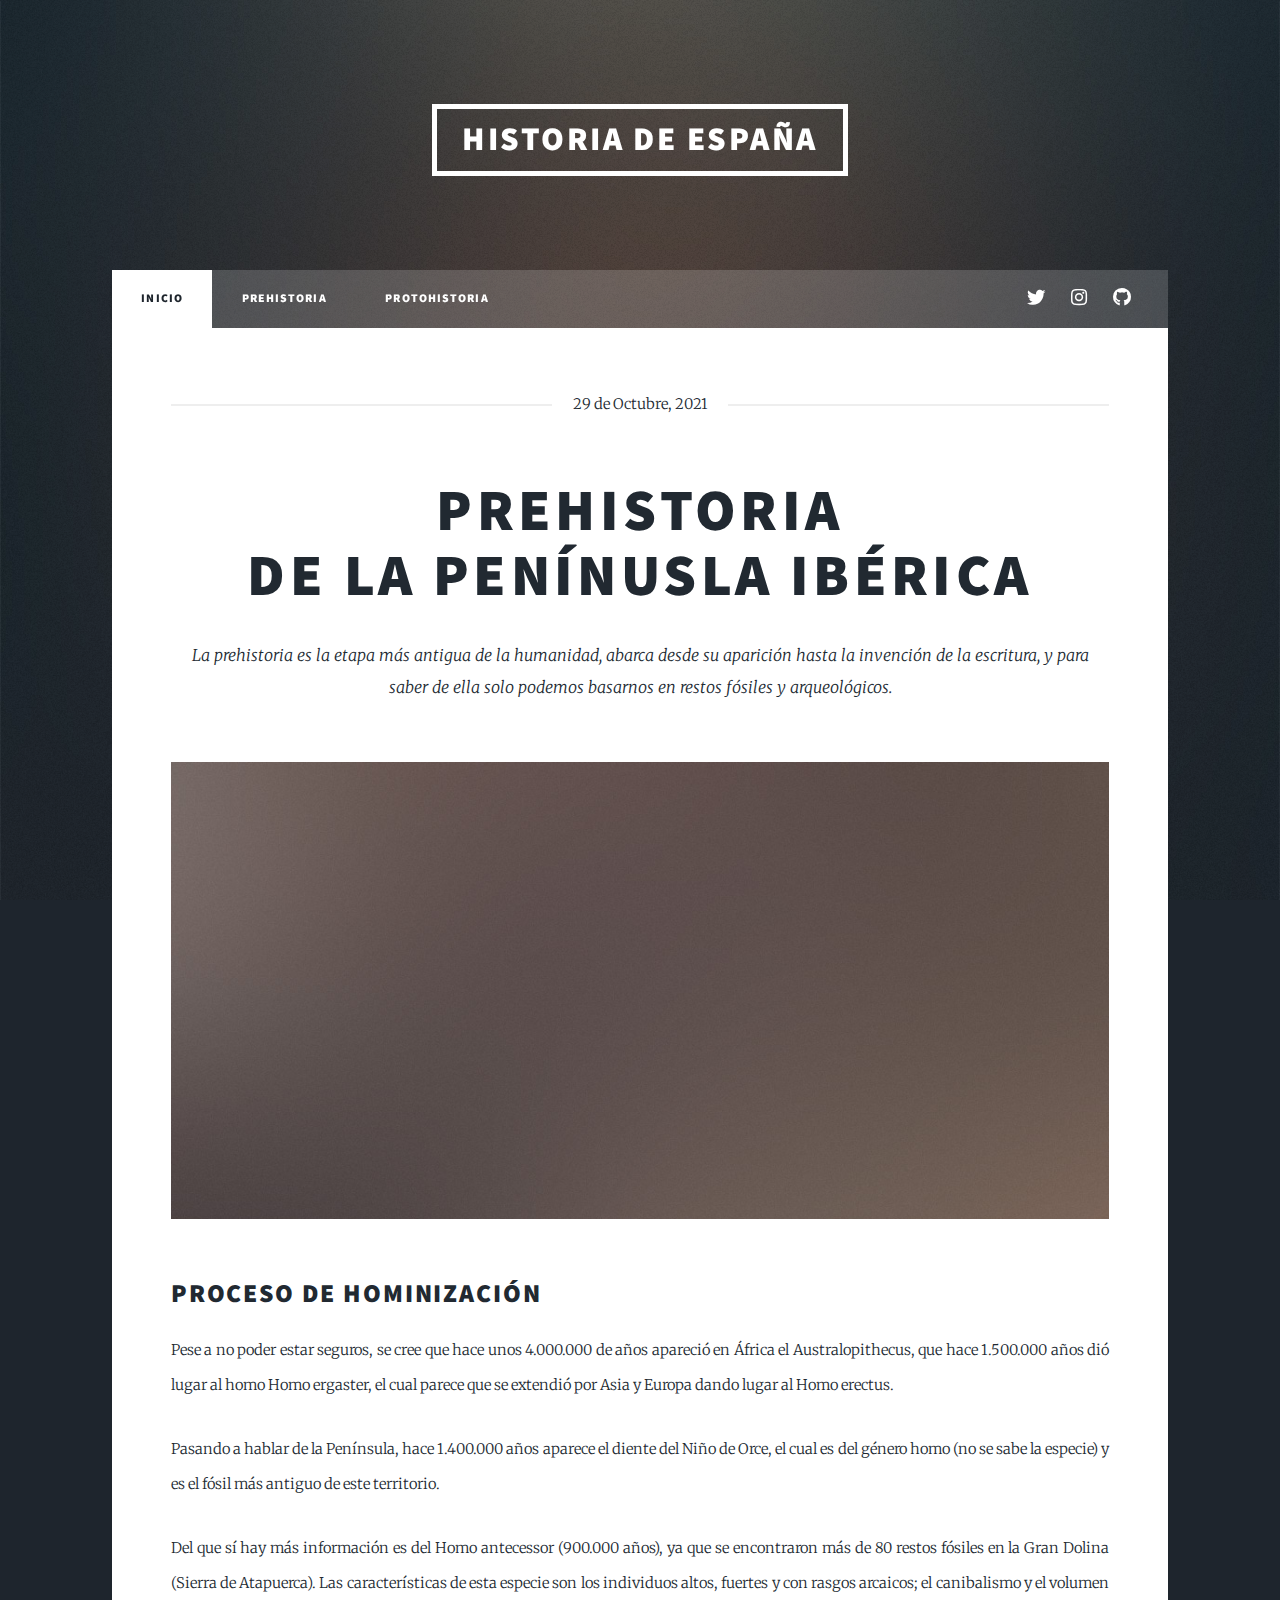
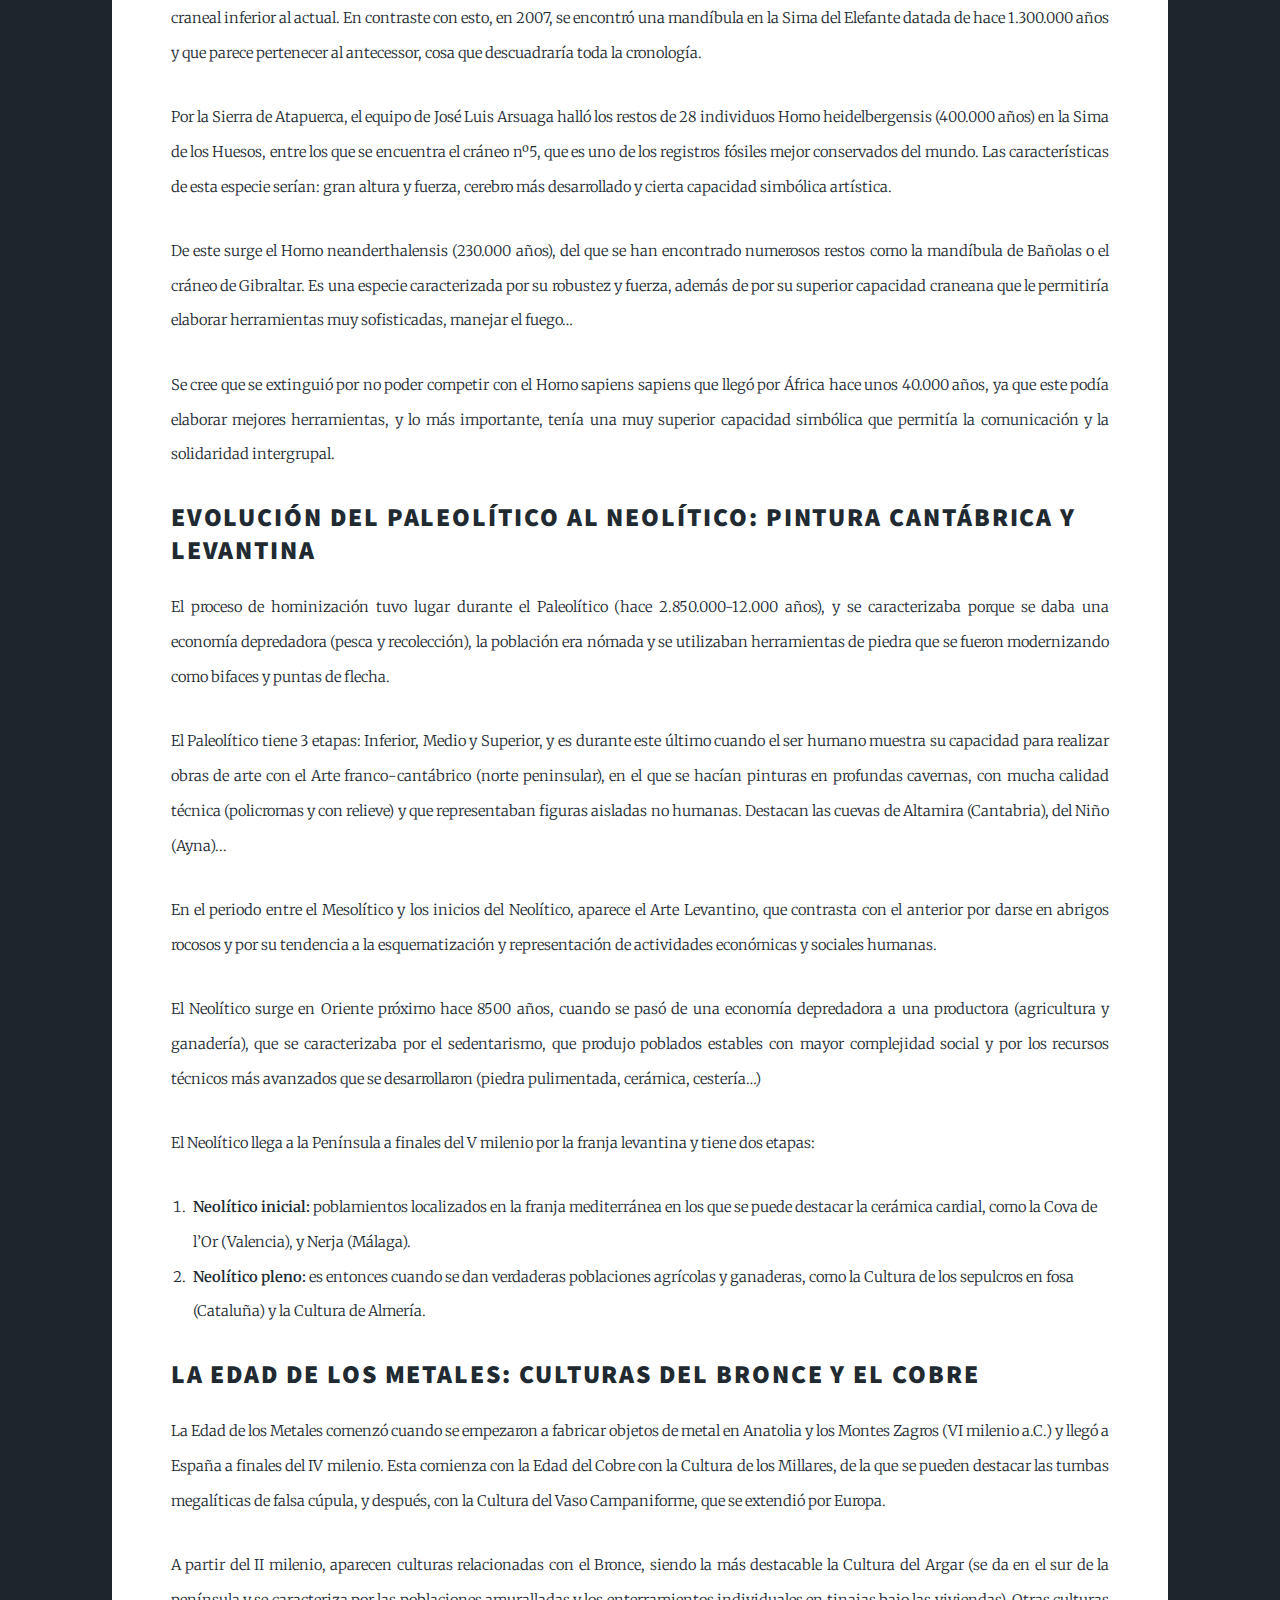
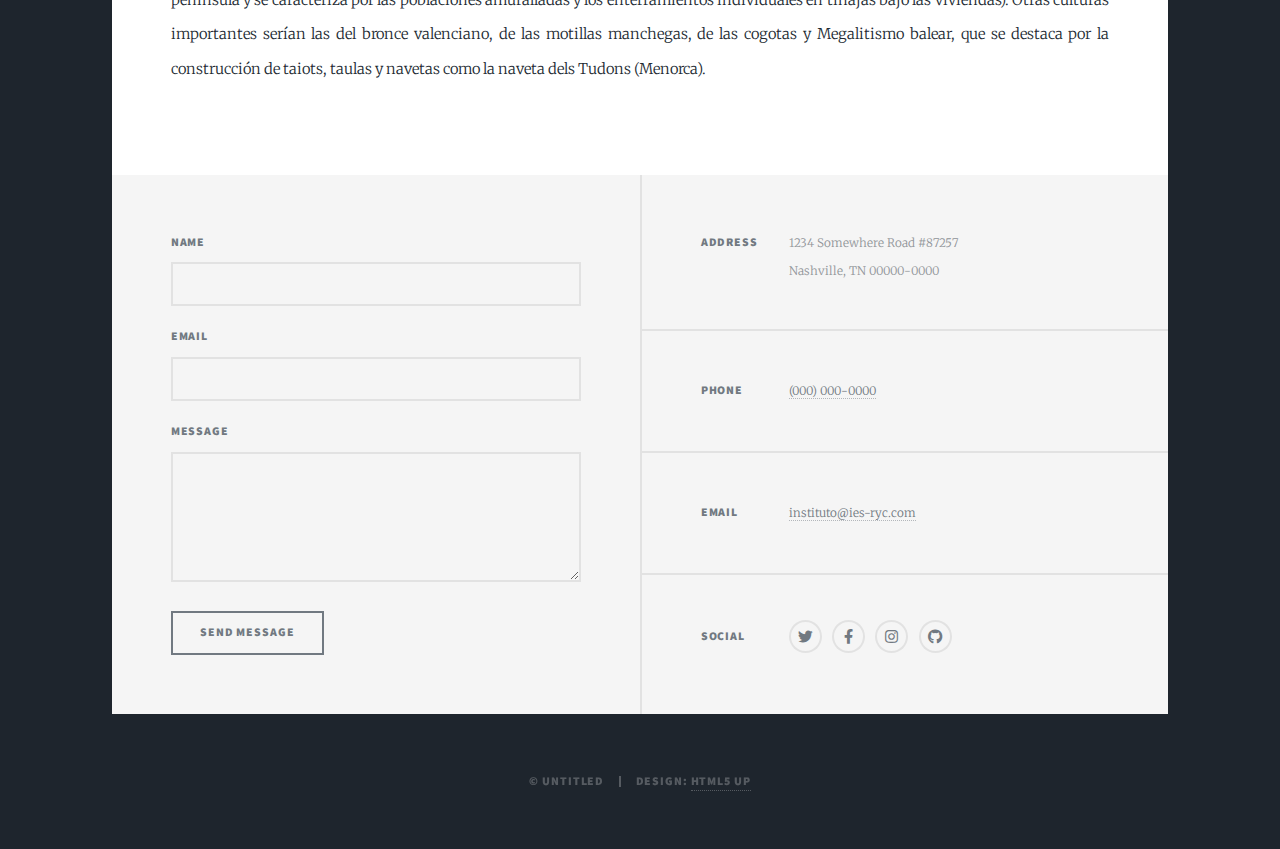
==== prehistoria.html @ 560b6c23 "index y prehistoria a medias" ====
<!DOCTYPE HTML>
<!--
	Massively by HTML5 UP
	html5up.net | @ajlkn
	Free for personal and commercial use under the CCA 3.0 license (html5up.net/license)
-->
<html>
	<head>
		<title>Generic Page - Massively by HTML5 UP</title>
		<meta charset="utf-8" />
		<meta name="viewport" content="width=device-width, initial-scale=1, user-scalable=no" />
		<link rel="stylesheet" href="assets/css/main.css" />
		<noscript><link rel="stylesheet" href="assets/css/noscript.css" /></noscript>
	</head>
	<body class="is-preload">

		<!-- Wrapper -->
			<div id="wrapper">

				<!-- Header -->
				<header id="header">
					<a href="index.html" class="logo">Historia de España</a>
				</header>

				<!-- Nav -->
					<<nav id="nav">
						<ul class="links">
							<li class="active"><a href="index.html">Inicio</a></li>
							<li><a href="prehistoria.html">Prehistoria</a></li>
							<li><a href="protohistoria.html">Protohistoria</a></li>
						</ul>
						<ul class="icons">
							<li><a href="https://twitter.com/iesryc_ab" class="icon brands fa-twitter"><span class="label">Twitter</span></a></li>
							<li><a href="https://twitter.com/iesryc_ab" class="icon brands fa-instagram"><span class="label">Instagram</span></a></li>
							<li><a href="https://github.com/omarmyrm/TIC_II_web_prehistoria.git" class="icon brands fa-github"><span class="label">GitHub</span></a></li>
						</ul>
					</nav>

				<!-- Main -->
					<div id="main">

						<!-- Post -->
							<section class="post">
								<header class="major">
									<span class="date">29 de Octubre, 2021</span>
									<h1>Prehistoria<br />
									de la Penínusla Ibérica</h1>
									<p>La prehistoria es la etapa más antigua de la humanidad, abarca desde su aparición hasta la invención de la escritura, y para saber de ella solo podemos basarnos en restos fósiles y arqueológicos.</p>
								</header>
								<div class="image main"><img src="images/pic01.jpg" alt="" /></div>
								<h2>Proceso de Hominización</h2>
								<p>Pese a no poder estar seguros, se cree que hace unos 4.000.000 de años apareció en África el Australopithecus, que hace 1.500.000 años dió lugar al homo Homo ergaster, el cual parece que se extendió por Asia y Europa dando lugar al Homo erectus.</p>
								<p>Pasando a hablar de la Península, hace 1.400.000 años aparece el diente del Niño de Orce, el cual es del género homo (no se sabe la especie) y es el fósil más antiguo de este territorio.</p>
								<p>Del que sí hay más información es del Homo antecessor (900.000 años), ya que se encontraron más de 80 restos fósiles en la Gran Dolina (Sierra de Atapuerca). Las características de esta especie son los individuos altos, fuertes y con rasgos arcaicos; el canibalismo y el volumen craneal inferior al actual. En contraste con esto, en 2007, se encontró una mandíbula en la Sima del Elefante datada de hace 1.300.000 años y que parece pertenecer al antecessor, cosa que descuadraría toda la cronología.
								</p>
								<p>Por la Sierra de Atapuerca, el equipo de José Luis Arsuaga halló los restos de 28 individuos Homo heidelbergensis (400.000 años) en la Sima de los Huesos, entre los que se encuentra el cráneo nº5, que es uno de los registros fósiles mejor conservados del mundo. Las características de esta especie serían: gran altura y fuerza, cerebro más desarrollado y cierta capacidad simbólica artística.
								</p>
								<p>De este surge el Homo neanderthalensis (230.000 años), del que se han encontrado numerosos restos como la mandíbula de Bañolas o el cráneo de Gibraltar. Es una especie caracterizada por su robustez y fuerza, además de por su superior capacidad craneana que le permitiría elaborar herramientas muy sofisticadas, manejar el fuego…</p>
								<p>Se cree que se extinguió por no poder competir con el Homo sapiens sapiens que llegó por África hace unos 40.000 años, ya que este podía elaborar mejores herramientas, y lo más importante, tenía una muy superior capacidad simbólica que permitía la comunicación y la solidaridad intergrupal.</p>
								<h2>Evolución del Paleolítico al Neolítico: Pintura cantábrica y levantina</h2>
								<p>El proceso de hominización tuvo lugar durante el Paleolítico (hace 2.850.000-12.000 años), y se caracterizaba porque se daba una economía depredadora (pesca y recolección), la población era nómada y se utilizaban herramientas de piedra que se fueron modernizando como bifaces y puntas de flecha.
								</p>
								<p>El Paleolítico tiene 3 etapas: Inferior, Medio y Superior, y es durante este último cuando el ser humano muestra su capacidad para realizar obras de arte con el Arte franco-cantábrico (norte peninsular), en el que se hacían pinturas en profundas cavernas, con mucha calidad técnica (policromas y con relieve) y que representaban figuras aisladas no humanas. Destacan las cuevas de Altamira (Cantabria), del Niño (Ayna)...</p>
								<p>En el periodo entre el Mesolítico y los inicios del Neolítico, aparece el Arte Levantino, que contrasta con el anterior por darse en abrigos rocosos y por su tendencia a la esquematización y representación de actividades económicas y sociales humanas.</p>
								<p>El Neolítico surge en Oriente próximo hace 8500 años, cuando se pasó de una economía depredadora a una productora (agricultura y ganadería), que se caracterizaba por el sedentarismo, que produjo poblados estables con mayor complejidad social y por los recursos técnicos más avanzados que se desarrollaron (piedra pulimentada, cerámica, cestería…)
								</p>
								<p>El Neolítico llega a la Península a finales del V milenio por la franja levantina y tiene dos etapas:</p>
								<ol>
									<li><b>Neolítico inicial:</b> poblamientos localizados en la franja mediterránea en los que se puede destacar la cerámica cardial, como la Cova de l’Or (Valencia), y Nerja (Málaga).</li>
									<li><b>Neolítico pleno:</b> es entonces cuando se dan verdaderas poblaciones agrícolas y ganaderas, como la Cultura de los sepulcros en fosa (Cataluña) y la Cultura de Almería.</li>
								</ol>
								<h2>La Edad de los Metales: culturas del bronce y el cobre</h2>
								<p>La Edad de los Metales comenzó cuando se empezaron a fabricar objetos de metal en Anatolia y los Montes Zagros (VI milenio a.C.) y llegó a España a finales del IV milenio. Esta comienza con la Edad del Cobre con la Cultura de los Millares, de la que se pueden destacar las tumbas megalíticas de falsa cúpula, y después, con la Cultura del Vaso Campaniforme, que se extendió por Europa.</p>
								<p>A partir del II milenio, aparecen culturas relacionadas con el Bronce, siendo la más destacable la Cultura del Argar (se da en el sur de la península y se caracteriza por las poblaciones amuralladas y los enterramientos individuales en tinajas bajo las viviendas). Otras culturas importantes serían las del bronce valenciano, de las motillas manchegas, de las cogotas y Megalitismo balear, que se destaca por la construcción de taiots, taulas y navetas como la naveta dels Tudons (Menorca).
								</p>
							</section>

					</div>

				<!-- Footer -->
					<footer id="footer">
						<section>
							<form method="post" action="#">
								<div class="fields">
									<div class="field">
										<label for="name">Name</label>
										<input type="text" name="name" id="name" />
									</div>
									<div class="field">
										<label for="email">Email</label>
										<input type="text" name="email" id="email" />
									</div>
									<div class="field">
										<label for="message">Message</label>
										<textarea name="message" id="message" rows="3"></textarea>
									</div>
								</div>
								<ul class="actions">
									<li><input type="submit" value="Send Message" /></li>
								</ul>
							</form>
						</section>
						<section class="split contact">
							<section class="alt">
								<h3>Address</h3>
								<p>1234 Somewhere Road #87257<br />
								Nashville, TN 00000-0000</p>
							</section>
							<section>
								<h3>Phone</h3>
								<p><a href="#">(000) 000-0000</a></p>
							</section>
							<section>
								<h3>Email</h3>
								<p><a href="mailto:instituto@ies-ryc.com">instituto@ies-ryc.com</a></p>
							</section>
							<section>
								<h3>Social</h3>
								<ul class="icons alt">
									<li><a href="#" class="icon brands alt fa-twitter"><span class="label">Twitter</span></a></li>
									<li><a href="#" class="icon brands alt fa-facebook-f"><span class="label">Facebook</span></a></li>
									<li><a href="#" class="icon brands alt fa-instagram"><span class="label">Instagram</span></a></li>
									<li><a href="#" class="icon brands alt fa-github"><span class="label">GitHub</span></a></li>
								</ul>
							</section>
						</section>
					</footer>

				<!-- Copyright -->
					<div id="copyright">
						<ul><li>&copy; Untitled</li><li>Design: <a href="https://html5up.net">HTML5 UP</a></li></ul>
					</div>

			</div>

		<!-- Scripts -->
			<script src="assets/js/jquery.min.js"></script>
			<script src="assets/js/jquery.scrollex.min.js"></script>
			<script src="assets/js/jquery.scrolly.min.js"></script>
			<script src="assets/js/browser.min.js"></script>
			<script src="assets/js/breakpoints.min.js"></script>
			<script src="assets/js/util.js"></script>
			<script src="assets/js/main.js"></script>

	</body>
</html>
---- assets/css/main.css ----
@import url(fontawesome-all.min.css);
@import url("https://fonts.googleapis.com/css?family=Merriweather:300,700,300italic,700italic|Source+Sans+Pro:900");

/*
	Massively by HTML5 UP
	html5up.net | @ajlkn
	Free for personal and commercial use under the CCA 3.0 license (html5up.net/license)
*/

html, body, div, span, applet, object,
iframe, h1, h2, h3, h4, h5, h6, p, blockquote,
pre, a, abbr, acronym, address, big, cite,
code, del, dfn, em, img, ins, kbd, q, s, samp,
small, strike, strong, sub, sup, tt, var, b,
u, i, center, dl, dt, dd, ol, ul, li, fieldset,
form, label, legend, table, caption, tbody,
tfoot, thead, tr, th, td, article, aside,
canvas, details, embed, figure, figcaption,
footer, header, hgroup, menu, nav, output, ruby,
section, summary, time, mark, audio, video {
	margin: 0;
	padding: 0;
	border: 0;
	font-size: 100%;
	font: inherit;
	vertical-align: baseline;}

article, aside, details, figcaption, figure,
footer, header, hgroup, menu, nav, section {
	display: block;}

body {
	line-height: 1;
}

ol, ul {
	list-style: none;
}

blockquote, q {
	quotes: none;
}

	blockquote:before, blockquote:after, q:before, q:after {
		content: '';
		content: none;
	}

table {
	border-collapse: collapse;
	border-spacing: 0;
}

body {
	-webkit-text-size-adjust: none;
}

mark {
	background-color: transparent;
	color: inherit;
}

input::-moz-focus-inner {
	border: 0;
	padding: 0;
}

input, select, textarea {
	-moz-appearance: none;
	-webkit-appearance: none;
	-ms-appearance: none;
	appearance: none;
}

/* Basic */

	@-ms-viewport {
		width: device-width;
	}

	body {
		-ms-overflow-style: scrollbar;
	}

	@media screen and (max-width: 480px) {

		html, body {
			min-width: 320px;
		}

	}

	html {
		box-sizing: border-box;
	}

	*, *:before, *:after {
		box-sizing: inherit;
	}

	body {
		background-color: #1e252d;
	}

		body.is-preload *, body.is-preload *:before, body.is-preload *:after {
			-moz-animation: none !important;
			-webkit-animation: none !important;
			-ms-animation: none !important;
			animation: none !important;
			-moz-transition: none !important;
			-webkit-transition: none !important;
			-ms-transition: none !important;
			transition: none !important;
		}

/* Type */

	html {
		font-size: 16pt;
	}

		@media screen and (max-width: 1680px) {

			html {
				font-size: 12pt;
			}

		}

		@media screen and (max-width: 1280px) {

			html {
				font-size: 11pt;
			}

		}

		@media screen and (max-width: 360px) {

			html {
				font-size: 10pt;
			}

		}

	body {
		color: #212931;
	}

	body, input, select, textarea {
		font-family: "Merriweather", Georgia, serif;
		font-weight: 300;
		font-size: 1rem;
		line-height: 2.375;
	}

	a {
		-moz-transition: color 0.2s ease-in-out, background-color 0.2s ease-in-out, border-color 0.2s ease-in-out, box-shadow 0.2s ease-in-out;
		-webkit-transition: color 0.2s ease-in-out, background-color 0.2s ease-in-out, border-color 0.2s ease-in-out, box-shadow 0.2s ease-in-out;
		-ms-transition: color 0.2s ease-in-out, background-color 0.2s ease-in-out, border-color 0.2s ease-in-out, box-shadow 0.2s ease-in-out;
		transition: color 0.2s ease-in-out, background-color 0.2s ease-in-out, border-color 0.2s ease-in-out, box-shadow 0.2s ease-in-out;
		border-bottom: dotted 1px;
		text-decoration: none;
	}

		a:hover {
			border-bottom-color: transparent;
		}

	strong, b {
		font-weight: 600;
	}

	em, i {
		font-style: italic;
	}

	p {
		text-align: justify;
		margin: 0 0 2rem 0;
	}

	h1, h2, h3, h4, h5, h6 {
		font-family: "Source Sans Pro", Helvetica, sans-serif;
		font-weight: 900;
		line-height: 1.5;
		letter-spacing: 0.075em;
		text-transform: uppercase;
		margin: 0 0 1rem 0;
	}

		h1 a, h2 a, h3 a, h4 a, h5 a, h6 a {
			border-bottom: 0;
			color: inherit;
			text-decoration: none;
		}

	h1 {
		font-size: 4rem;
		line-height: 1.1;
		margin: 0 0 2rem 0;
	}

	h2 {
		font-size: 1.75rem;
		line-height: 1.3;
		margin: 0 0 1.5rem 0;
	}

	h3 {
		font-size: 1.25rem;
		margin: 0 0 1.5rem 0;
	}

	h4 {
		font-size: 1rem;
	}

	h5 {
		font-size: 0.9rem;
	}

	h6 {
		font-size: 0.8rem;
	}

	sub {
		font-size: 0.8rem;
		position: relative;
		top: 0.5rem;
	}

	sup {
		font-size: 0.8rem;
		position: relative;
		top: -0.5rem;
	}

	blockquote {
		border-left: solid 4px;
		font-style: italic;
		margin: 0 0 2rem 0;
		padding: 0.5rem 0 0.5rem 2rem;
	}

	code {
		border: solid 2px;
		font-family: "Courier New", monospace;
		font-size: 0.9rem;
		margin: 0 0.25rem;
		padding: 0.25rem 0.65rem;
	}

	pre {
		-webkit-overflow-scrolling: touch;
		font-family: "Courier New", monospace;
		font-size: 0.9rem;
		margin: 0 0 2rem 0;
	}

		pre code {
			display: block;
			line-height: 1.75;
			padding: 1rem 1.5rem;
			overflow-x: auto;
		}

	hr {
		border: 0;
		border-bottom: solid 2px;
		margin: 3rem 0;
	}

		hr.major {
			margin: 5rem 0;
		}

	.align-left {
		text-align: left;
	}

	.align-center {
		text-align: center;
	}

	.align-right {
		text-align: right;
	}

	input, select, textarea {
		color: #212931;
	}

	a {
		color: #212931;
		border-bottom-color: rgba(33, 41, 49, 0.5);
	}

		a:hover {
			border-bottom-color: transparent;
			color: #18bfef !important;
		}

	strong, b {
		color: #212931;
	}

	h1, h2, h3, h4, h5, h6 {
		color: #212931;
	}

	blockquote {
		border-left-color: #eeeeee;
	}

	code {
		background: rgba(220, 220, 220, 0.25);
		border-color: #eeeeee;
	}

	hr {
		border-bottom-color: #eeeeee;
	}

/* Row */

	.row {
		display: flex;
		flex-wrap: wrap;
		box-sizing: border-box;
		align-items: stretch;
	}

		.row > * {
			box-sizing: border-box;
		}

		.row.gtr-uniform > * > :last-child {
			margin-bottom: 0;
		}

		.row.aln-left {
			justify-content: flex-start;
		}

		.row.aln-center {
			justify-content: center;
		}

		.row.aln-right {
			justify-content: flex-end;
		}

		.row.aln-top {
			align-items: flex-start;
		}

		.row.aln-middle {
			align-items: center;
		}

		.row.aln-bottom {
			align-items: flex-end;
		}

		.row > .imp {
			order: -1;
		}

		.row > .col-1 {
			width: 8.33333%;
		}

		.row > .off-1 {
			margin-left: 8.33333%;
		}

		.row > .col-2 {
			width: 16.66667%;
		}

		.row > .off-2 {
			margin-left: 16.66667%;
		}

		.row > .col-3 {
			width: 25%;
		}

		.row > .off-3 {
			margin-left: 25%;
		}

		.row > .col-4 {
			width: 33.33333%;
		}

		.row > .off-4 {
			margin-left: 33.33333%;
		}

		.row > .col-5 {
			width: 41.66667%;
		}

		.row > .off-5 {
			margin-left: 41.66667%;
		}

		.row > .col-6 {
			width: 50%;
		}

		.row > .off-6 {
			margin-left: 50%;
		}

		.row > .col-7 {
			width: 58.33333%;
		}

		.row > .off-7 {
			margin-left: 58.33333%;
		}

		.row > .col-8 {
			width: 66.66667%;
		}

		.row > .off-8 {
			margin-left: 66.66667%;
		}

		.row > .col-9 {
			width: 75%;
		}

		.row > .off-9 {
			margin-left: 75%;
		}

		.row > .col-10 {
			width: 83.33333%;
		}

		.row > .off-10 {
			margin-left: 83.33333%;
		}

		.row > .col-11 {
			width: 91.66667%;
		}

		.row > .off-11 {
			margin-left: 91.66667%;
		}

		.row > .col-12 {
			width: 100%;
		}

		.row > .off-12 {
			margin-left: 100%;
		}

		.row.gtr-0 {
			margin-top: 0;
			margin-left: 0rem;
		}

			.row.gtr-0 > * {
				padding: 0 0 0 0rem;
			}

			.row.gtr-0.gtr-uniform {
				margin-top: 0rem;
			}

				.row.gtr-0.gtr-uniform > * {
					padding-top: 0rem;
				}

		.row.gtr-25 {
			margin-top: 0;
			margin-left: -0.375rem;
		}

			.row.gtr-25 > * {
				padding: 0 0 0 0.375rem;
			}

			.row.gtr-25.gtr-uniform {
				margin-top: -0.375rem;
			}

				.row.gtr-25.gtr-uniform > * {
					padding-top: 0.375rem;
				}

		.row.gtr-50 {
			margin-top: 0;
			margin-left: -0.75rem;
		}

			.row.gtr-50 > * {
				padding: 0 0 0 0.75rem;
			}

			.row.gtr-50.gtr-uniform {
				margin-top: -0.75rem;
			}

				.row.gtr-50.gtr-uniform > * {
					padding-top: 0.75rem;
				}

		.row {
			margin-top: 0;
			margin-left: -1.5rem;
		}

			.row > * {
				padding: 0 0 0 1.5rem;
			}

			.row.gtr-uniform {
				margin-top: -1.5rem;
			}

				.row.gtr-uniform > * {
					padding-top: 1.5rem;
				}

		.row.gtr-150 {
			margin-top: 0;
			margin-left: -2.25rem;
		}

			.row.gtr-150 > * {
				padding: 0 0 0 2.25rem;
			}

			.row.gtr-150.gtr-uniform {
				margin-top: -2.25rem;
			}

				.row.gtr-150.gtr-uniform > * {
					padding-top: 2.25rem;
				}

		.row.gtr-200 {
			margin-top: 0;
			margin-left: -3rem;
		}

			.row.gtr-200 > * {
				padding: 0 0 0 3rem;
			}

			.row.gtr-200.gtr-uniform {
				margin-top: -3rem;
			}

				.row.gtr-200.gtr-uniform > * {
					padding-top: 3rem;
				}

		@media screen and (max-width: 1680px) {

			.row {
				display: flex;
				flex-wrap: wrap;
				box-sizing: border-box;
				align-items: stretch;
			}

				.row > * {
					box-sizing: border-box;
				}

				.row.gtr-uniform > * > :last-child {
					margin-bottom: 0;
				}

				.row.aln-left {
					justify-content: flex-start;
				}

				.row.aln-center {
					justify-content: center;
				}

				.row.aln-right {
					justify-content: flex-end;
				}

				.row.aln-top {
					align-items: flex-start;
				}

				.row.aln-middle {
					align-items: center;
				}

				.row.aln-bottom {
					align-items: flex-end;
				}

				.row > .imp-xlarge {
					order: -1;
				}

				.row > .col-1-xlarge {
					width: 8.33333%;
				}

				.row > .off-1-xlarge {
					margin-left: 8.33333%;
				}

				.row > .col-2-xlarge {
					width: 16.66667%;
				}

				.row > .off-2-xlarge {
					margin-left: 16.66667%;
				}

				.row > .col-3-xlarge {
					width: 25%;
				}

				.row > .off-3-xlarge {
					margin-left: 25%;
				}

				.row > .col-4-xlarge {
					width: 33.33333%;
				}

				.row > .off-4-xlarge {
					margin-left: 33.33333%;
				}

				.row > .col-5-xlarge {
					width: 41.66667%;
				}

				.row > .off-5-xlarge {
					margin-left: 41.66667%;
				}

				.row > .col-6-xlarge {
					width: 50%;
				}

				.row > .off-6-xlarge {
					margin-left: 50%;
				}

				.row > .col-7-xlarge {
					width: 58.33333%;
				}

				.row > .off-7-xlarge {
					margin-left: 58.33333%;
				}

				.row > .col-8-xlarge {
					width: 66.66667%;
				}

				.row > .off-8-xlarge {
					margin-left: 66.66667%;
				}

				.row > .col-9-xlarge {
					width: 75%;
				}

				.row > .off-9-xlarge {
					margin-left: 75%;
				}

				.row > .col-10-xlarge {
					width: 83.33333%;
				}

				.row > .off-10-xlarge {
					margin-left: 83.33333%;
				}

				.row > .col-11-xlarge {
					width: 91.66667%;
				}

				.row > .off-11-xlarge {
					margin-left: 91.66667%;
				}

				.row > .col-12-xlarge {
					width: 100%;
				}

				.row > .off-12-xlarge {
					margin-left: 100%;
				}

				.row.gtr-0 {
					margin-top: 0;
					margin-left: 0rem;
				}

					.row.gtr-0 > * {
						padding: 0 0 0 0rem;
					}

					.row.gtr-0.gtr-uniform {
						margin-top: 0rem;
					}

						.row.gtr-0.gtr-uniform > * {
							padding-top: 0rem;
						}

				.row.gtr-25 {
					margin-top: 0;
					margin-left: -0.375rem;
				}

					.row.gtr-25 > * {
						padding: 0 0 0 0.375rem;
					}

					.row.gtr-25.gtr-uniform {
						margin-top: -0.375rem;
					}

						.row.gtr-25.gtr-uniform > * {
							padding-top: 0.375rem;
						}

				.row.gtr-50 {
					margin-top: 0;
					margin-left: -0.75rem;
				}

					.row.gtr-50 > * {
						padding: 0 0 0 0.75rem;
					}

					.row.gtr-50.gtr-uniform {
						margin-top: -0.75rem;
					}

						.row.gtr-50.gtr-uniform > * {
							padding-top: 0.75rem;
						}

				.row {
					margin-top: 0;
					margin-left: -1.5rem;
				}

					.row > * {
						padding: 0 0 0 1.5rem;
					}

					.row.gtr-uniform {
						margin-top: -1.5rem;
					}

						.row.gtr-uniform > * {
							padding-top: 1.5rem;
						}

				.row.gtr-150 {
					margin-top: 0;
					margin-left: -2.25rem;
				}

					.row.gtr-150 > * {
						padding: 0 0 0 2.25rem;
					}

					.row.gtr-150.gtr-uniform {
						margin-top: -2.25rem;
					}

						.row.gtr-150.gtr-uniform > * {
							padding-top: 2.25rem;
						}

				.row.gtr-200 {
					margin-top: 0;
					margin-left: -3rem;
				}

					.row.gtr-200 > * {
						padding: 0 0 0 3rem;
					}

					.row.gtr-200.gtr-uniform {
						margin-top: -3rem;
					}

						.row.gtr-200.gtr-uniform > * {
							padding-top: 3rem;
						}

		}

		@media screen and (max-width: 1280px) {

			.row {
				display: flex;
				flex-wrap: wrap;
				box-sizing: border-box;
				align-items: stretch;
			}

				.row > * {
					box-sizing: border-box;
				}

				.row.gtr-uniform > * > :last-child {
					margin-bottom: 0;
				}

				.row.aln-left {
					justify-content: flex-start;
				}

				.row.aln-center {
					justify-content: center;
				}

				.row.aln-right {
					justify-content: flex-end;
				}

				.row.aln-top {
					align-items: flex-start;
				}

				.row.aln-middle {
					align-items: center;
				}

				.row.aln-bottom {
					align-items: flex-end;
				}

				.row > .imp-large {
					order: -1;
				}

				.row > .col-1-large {
					width: 8.33333%;
				}

				.row > .off-1-large {
					margin-left: 8.33333%;
				}

				.row > .col-2-large {
					width: 16.66667%;
				}

				.row > .off-2-large {
					margin-left: 16.66667%;
				}

				.row > .col-3-large {
					width: 25%;
				}

				.row > .off-3-large {
					margin-left: 25%;
				}

				.row > .col-4-large {
					width: 33.33333%;
				}

				.row > .off-4-large {
					margin-left: 33.33333%;
				}

				.row > .col-5-large {
					width: 41.66667%;
				}

				.row > .off-5-large {
					margin-left: 41.66667%;
				}

				.row > .col-6-large {
					width: 50%;
				}

				.row > .off-6-large {
					margin-left: 50%;
				}

				.row > .col-7-large {
					width: 58.33333%;
				}

				.row > .off-7-large {
					margin-left: 58.33333%;
				}

				.row > .col-8-large {
					width: 66.66667%;
				}

				.row > .off-8-large {
					margin-left: 66.66667%;
				}

				.row > .col-9-large {
					width: 75%;
				}

				.row > .off-9-large {
					margin-left: 75%;
				}

				.row > .col-10-large {
					width: 83.33333%;
				}

				.row > .off-10-large {
					margin-left: 83.33333%;
				}

				.row > .col-11-large {
					width: 91.66667%;
				}

				.row > .off-11-large {
					margin-left: 91.66667%;
				}

				.row > .col-12-large {
					width: 100%;
				}

				.row > .off-12-large {
					margin-left: 100%;
				}

				.row.gtr-0 {
					margin-top: 0;
					margin-left: 0rem;
				}

					.row.gtr-0 > * {
						padding: 0 0 0 0rem;
					}

					.row.gtr-0.gtr-uniform {
						margin-top: 0rem;
					}

						.row.gtr-0.gtr-uniform > * {
							padding-top: 0rem;
						}

				.row.gtr-25 {
					margin-top: 0;
					margin-left: -0.375rem;
				}

					.row.gtr-25 > * {
						padding: 0 0 0 0.375rem;
					}

					.row.gtr-25.gtr-uniform {
						margin-top: -0.375rem;
					}

						.row.gtr-25.gtr-uniform > * {
							padding-top: 0.375rem;
						}

				.row.gtr-50 {
					margin-top: 0;
					margin-left: -0.75rem;
				}

					.row.gtr-50 > * {
						padding: 0 0 0 0.75rem;
					}

					.row.gtr-50.gtr-uniform {
						margin-top: -0.75rem;
					}

						.row.gtr-50.gtr-uniform > * {
							padding-top: 0.75rem;
						}

				.row {
					margin-top: 0;
					margin-left: -1.5rem;
				}

					.row > * {
						padding: 0 0 0 1.5rem;
					}

					.row.gtr-uniform {
						margin-top: -1.5rem;
					}

						.row.gtr-uniform > * {
							padding-top: 1.5rem;
						}

				.row.gtr-150 {
					margin-top: 0;
					margin-left: -2.25rem;
				}

					.row.gtr-150 > * {
						padding: 0 0 0 2.25rem;
					}

					.row.gtr-150.gtr-uniform {
						margin-top: -2.25rem;
					}

						.row.gtr-150.gtr-uniform > * {
							padding-top: 2.25rem;
						}

				.row.gtr-200 {
					margin-top: 0;
					margin-left: -3rem;
				}

					.row.gtr-200 > * {
						padding: 0 0 0 3rem;
					}

					.row.gtr-200.gtr-uniform {
						margin-top: -3rem;
					}

						.row.gtr-200.gtr-uniform > * {
							padding-top: 3rem;
						}

		}

		@media screen and (max-width: 980px) {

			.row {
				display: flex;
				flex-wrap: wrap;
				box-sizing: border-box;
				align-items: stretch;
			}

				.row > * {
					box-sizing: border-box;
				}

				.row.gtr-uniform > * > :last-child {
					margin-bottom: 0;
				}

				.row.aln-left {
					justify-content: flex-start;
				}

				.row.aln-center {
					justify-content: center;
				}

				.row.aln-right {
					justify-content: flex-end;
				}

				.row.aln-top {
					align-items: flex-start;
				}

				.row.aln-middle {
					align-items: center;
				}

				.row.aln-bottom {
					align-items: flex-end;
				}

				.row > .imp-medium {
					order: -1;
				}

				.row > .col-1-medium {
					width: 8.33333%;
				}

				.row > .off-1-medium {
					margin-left: 8.33333%;
				}

				.row > .col-2-medium {
					width: 16.66667%;
				}

				.row > .off-2-medium {
					margin-left: 16.66667%;
				}

				.row > .col-3-medium {
					width: 25%;
				}

				.row > .off-3-medium {
					margin-left: 25%;
				}

				.row > .col-4-medium {
					width: 33.33333%;
				}

				.row > .off-4-medium {
					margin-left: 33.33333%;
				}

				.row > .col-5-medium {
					width: 41.66667%;
				}

				.row > .off-5-medium {
					margin-left: 41.66667%;
				}

				.row > .col-6-medium {
					width: 50%;
				}

				.row > .off-6-medium {
					margin-left: 50%;
				}

				.row > .col-7-medium {
					width: 58.33333%;
				}

				.row > .off-7-medium {
					margin-left: 58.33333%;
				}

				.row > .col-8-medium {
					width: 66.66667%;
				}

				.row > .off-8-medium {
					margin-left: 66.66667%;
				}

				.row > .col-9-medium {
					width: 75%;
				}

				.row > .off-9-medium {
					margin-left: 75%;
				}

				.row > .col-10-medium {
					width: 83.33333%;
				}

				.row > .off-10-medium {
					margin-left: 83.33333%;
				}

				.row > .col-11-medium {
					width: 91.66667%;
				}

				.row > .off-11-medium {
					margin-left: 91.66667%;
				}

				.row > .col-12-medium {
					width: 100%;
				}

				.row > .off-12-medium {
					margin-left: 100%;
				}

				.row.gtr-0 {
					margin-top: 0;
					margin-left: 0rem;
				}

					.row.gtr-0 > * {
						padding: 0 0 0 0rem;
					}

					.row.gtr-0.gtr-uniform {
						margin-top: 0rem;
					}

						.row.gtr-0.gtr-uniform > * {
							padding-top: 0rem;
						}

				.row.gtr-25 {
					margin-top: 0;
					margin-left: -0.375rem;
				}

					.row.gtr-25 > * {
						padding: 0 0 0 0.375rem;
					}

					.row.gtr-25.gtr-uniform {
						margin-top: -0.375rem;
					}

						.row.gtr-25.gtr-uniform > * {
							padding-top: 0.375rem;
						}

				.row.gtr-50 {
					margin-top: 0;
					margin-left: -0.75rem;
				}

					.row.gtr-50 > * {
						padding: 0 0 0 0.75rem;
					}

					.row.gtr-50.gtr-uniform {
						margin-top: -0.75rem;
					}

						.row.gtr-50.gtr-uniform > * {
							padding-top: 0.75rem;
						}

				.row {
					margin-top: 0;
					margin-left: -1.5rem;
				}

					.row > * {
						padding: 0 0 0 1.5rem;
					}

					.row.gtr-uniform {
						margin-top: -1.5rem;
					}

						.row.gtr-uniform > * {
							padding-top: 1.5rem;
						}

				.row.gtr-150 {
					margin-top: 0;
					margin-left: -2.25rem;
				}

					.row.gtr-150 > * {
						padding: 0 0 0 2.25rem;
					}

					.row.gtr-150.gtr-uniform {
						margin-top: -2.25rem;
					}

						.row.gtr-150.gtr-uniform > * {
							padding-top: 2.25rem;
						}

				.row.gtr-200 {
					margin-top: 0;
					margin-left: -3rem;
				}

					.row.gtr-200 > * {
						padding: 0 0 0 3rem;
					}

					.row.gtr-200.gtr-uniform {
						margin-top: -3rem;
					}

						.row.gtr-200.gtr-uniform > * {
							padding-top: 3rem;
						}

		}

		@media screen and (max-width: 736px) {

			.row {
				display: flex;
				flex-wrap: wrap;
				box-sizing: border-box;
				align-items: stretch;
			}

				.row > * {
					box-sizing: border-box;
				}

				.row.gtr-uniform > * > :last-child {
					margin-bottom: 0;
				}

				.row.aln-left {
					justify-content: flex-start;
				}

				.row.aln-center {
					justify-content: center;
				}

				.row.aln-right {
					justify-content: flex-end;
				}

				.row.aln-top {
					align-items: flex-start;
				}

				.row.aln-middle {
					align-items: center;
				}

				.row.aln-bottom {
					align-items: flex-end;
				}

				.row > .imp-small {
					order: -1;
				}

				.row > .col-1-small {
					width: 8.33333%;
				}

				.row > .off-1-small {
					margin-left: 8.33333%;
				}

				.row > .col-2-small {
					width: 16.66667%;
				}

				.row > .off-2-small {
					margin-left: 16.66667%;
				}

				.row > .col-3-small {
					width: 25%;
				}

				.row > .off-3-small {
					margin-left: 25%;
				}

				.row > .col-4-small {
					width: 33.33333%;
				}

				.row > .off-4-small {
					margin-left: 33.33333%;
				}

				.row > .col-5-small {
					width: 41.66667%;
				}

				.row > .off-5-small {
					margin-left: 41.66667%;
				}

				.row > .col-6-small {
					width: 50%;
				}

				.row > .off-6-small {
					margin-left: 50%;
				}

				.row > .col-7-small {
					width: 58.33333%;
				}

				.row > .off-7-small {
					margin-left: 58.33333%;
				}

				.row > .col-8-small {
					width: 66.66667%;
				}

				.row > .off-8-small {
					margin-left: 66.66667%;
				}

				.row > .col-9-small {
					width: 75%;
				}

				.row > .off-9-small {
					margin-left: 75%;
				}

				.row > .col-10-small {
					width: 83.33333%;
				}

				.row > .off-10-small {
					margin-left: 83.33333%;
				}

				.row > .col-11-small {
					width: 91.66667%;
				}

				.row > .off-11-small {
					margin-left: 91.66667%;
				}

				.row > .col-12-small {
					width: 100%;
				}

				.row > .off-12-small {
					margin-left: 100%;
				}

				.row.gtr-0 {
					margin-top: 0;
					margin-left: 0rem;
				}

					.row.gtr-0 > * {
						padding: 0 0 0 0rem;
					}

					.row.gtr-0.gtr-uniform {
						margin-top: 0rem;
					}

						.row.gtr-0.gtr-uniform > * {
							padding-top: 0rem;
						}

				.row.gtr-25 {
					margin-top: 0;
					margin-left: -0.375rem;
				}

					.row.gtr-25 > * {
						padding: 0 0 0 0.375rem;
					}

					.row.gtr-25.gtr-uniform {
						margin-top: -0.375rem;
					}

						.row.gtr-25.gtr-uniform > * {
							padding-top: 0.375rem;
						}

				.row.gtr-50 {
					margin-top: 0;
					margin-left: -0.75rem;
				}

					.row.gtr-50 > * {
						padding: 0 0 0 0.75rem;
					}

					.row.gtr-50.gtr-uniform {
						margin-top: -0.75rem;
					}

						.row.gtr-50.gtr-uniform > * {
							padding-top: 0.75rem;
						}

				.row {
					margin-top: 0;
					margin-left: -1.5rem;
				}

					.row > * {
						padding: 0 0 0 1.5rem;
					}

					.row.gtr-uniform {
						margin-top: -1.5rem;
					}

						.row.gtr-uniform > * {
							padding-top: 1.5rem;
						}

				.row.gtr-150 {
					margin-top: 0;
					margin-left: -2.25rem;
				}

					.row.gtr-150 > * {
						padding: 0 0 0 2.25rem;
					}

					.row.gtr-150.gtr-uniform {
						margin-top: -2.25rem;
					}

						.row.gtr-150.gtr-uniform > * {
							padding-top: 2.25rem;
						}

				.row.gtr-200 {
					margin-top: 0;
					margin-left: -3rem;
				}

					.row.gtr-200 > * {
						padding: 0 0 0 3rem;
					}

					.row.gtr-200.gtr-uniform {
						margin-top: -3rem;
					}

						.row.gtr-200.gtr-uniform > * {
							padding-top: 3rem;
						}

		}

		@media screen and (max-width: 480px) {

			.row {
				display: flex;
				flex-wrap: wrap;
				box-sizing: border-box;
				align-items: stretch;
			}

				.row > * {
					box-sizing: border-box;
				}

				.row.gtr-uniform > * > :last-child {
					margin-bottom: 0;
				}

				.row.aln-left {
					justify-content: flex-start;
				}

				.row.aln-center {
					justify-content: center;
				}

				.row.aln-right {
					justify-content: flex-end;
				}

				.row.aln-top {
					align-items: flex-start;
				}

				.row.aln-middle {
					align-items: center;
				}

				.row.aln-bottom {
					align-items: flex-end;
				}

				.row > .imp-xsmall {
					order: -1;
				}

				.row > .col-1-xsmall {
					width: 8.33333%;
				}

				.row > .off-1-xsmall {
					margin-left: 8.33333%;
				}

				.row > .col-2-xsmall {
					width: 16.66667%;
				}

				.row > .off-2-xsmall {
					margin-left: 16.66667%;
				}

				.row > .col-3-xsmall {
					width: 25%;
				}

				.row > .off-3-xsmall {
					margin-left: 25%;
				}

				.row > .col-4-xsmall {
					width: 33.33333%;
				}

				.row > .off-4-xsmall {
					margin-left: 33.33333%;
				}

				.row > .col-5-xsmall {
					width: 41.66667%;
				}

				.row > .off-5-xsmall {
					margin-left: 41.66667%;
				}

				.row > .col-6-xsmall {
					width: 50%;
				}

				.row > .off-6-xsmall {
					margin-left: 50%;
				}

				.row > .col-7-xsmall {
					width: 58.33333%;
				}

				.row > .off-7-xsmall {
					margin-left: 58.33333%;
				}

				.row > .col-8-xsmall {
					width: 66.66667%;
				}

				.row > .off-8-xsmall {
					margin-left: 66.66667%;
				}

				.row > .col-9-xsmall {
					width: 75%;
				}

				.row > .off-9-xsmall {
					margin-left: 75%;
				}

				.row > .col-10-xsmall {
					width: 83.33333%;
				}

				.row > .off-10-xsmall {
					margin-left: 83.33333%;
				}

				.row > .col-11-xsmall {
					width: 91.66667%;
				}

				.row > .off-11-xsmall {
					margin-left: 91.66667%;
				}

				.row > .col-12-xsmall {
					width: 100%;
				}

				.row > .off-12-xsmall {
					margin-left: 100%;
				}

				.row.gtr-0 {
					margin-top: 0;
					margin-left: 0rem;
				}

					.row.gtr-0 > * {
						padding: 0 0 0 0rem;
					}

					.row.gtr-0.gtr-uniform {
						margin-top: 0rem;
					}

						.row.gtr-0.gtr-uniform > * {
							padding-top: 0rem;
						}

				.row.gtr-25 {
					margin-top: 0;
					margin-left: -0.375rem;
				}

					.row.gtr-25 > * {
						padding: 0 0 0 0.375rem;
					}

					.row.gtr-25.gtr-uniform {
						margin-top: -0.375rem;
					}

						.row.gtr-25.gtr-uniform > * {
							padding-top: 0.375rem;
						}

				.row.gtr-50 {
					margin-top: 0;
					margin-left: -0.75rem;
				}

					.row.gtr-50 > * {
						padding: 0 0 0 0.75rem;
					}

					.row.gtr-50.gtr-uniform {
						margin-top: -0.75rem;
					}

						.row.gtr-50.gtr-uniform > * {
							padding-top: 0.75rem;
						}

				.row {
					margin-top: 0;
					margin-left: -1.5rem;
				}

					.row > * {
						padding: 0 0 0 1.5rem;
					}

					.row.gtr-uniform {
						margin-top: -1.5rem;
					}

						.row.gtr-uniform > * {
							padding-top: 1.5rem;
						}

				.row.gtr-150 {
					margin-top: 0;
					margin-left: -2.25rem;
				}

					.row.gtr-150 > * {
						padding: 0 0 0 2.25rem;
					}

					.row.gtr-150.gtr-uniform {
						margin-top: -2.25rem;
					}

						.row.gtr-150.gtr-uniform > * {
							padding-top: 2.25rem;
						}

				.row.gtr-200 {
					margin-top: 0;
					margin-left: -3rem;
				}

					.row.gtr-200 > * {
						padding: 0 0 0 3rem;
					}

					.row.gtr-200.gtr-uniform {
						margin-top: -3rem;
					}

						.row.gtr-200.gtr-uniform > * {
							padding-top: 3rem;
						}

		}

		@media screen and (max-width: 360px) {

			.row {
				display: flex;
				flex-wrap: wrap;
				box-sizing: border-box;
				align-items: stretch;
			}

				.row > * {
					box-sizing: border-box;
				}

				.row.gtr-uniform > * > :last-child {
					margin-bottom: 0;
				}

				.row.aln-left {
					justify-content: flex-start;
				}

				.row.aln-center {
					justify-content: center;
				}

				.row.aln-right {
					justify-content: flex-end;
				}

				.row.aln-top {
					align-items: flex-start;
				}

				.row.aln-middle {
					align-items: center;
				}

				.row.aln-bottom {
					align-items: flex-end;
				}

				.row > .imp-xxsmall {
					order: -1;
				}

				.row > .col-1-xxsmall {
					width: 8.33333%;
				}

				.row > .off-1-xxsmall {
					margin-left: 8.33333%;
				}

				.row > .col-2-xxsmall {
					width: 16.66667%;
				}

				.row > .off-2-xxsmall {
					margin-left: 16.66667%;
				}

				.row > .col-3-xxsmall {
					width: 25%;
				}

				.row > .off-3-xxsmall {
					margin-left: 25%;
				}

				.row > .col-4-xxsmall {
					width: 33.33333%;
				}

				.row > .off-4-xxsmall {
					margin-left: 33.33333%;
				}

				.row > .col-5-xxsmall {
					width: 41.66667%;
				}

				.row > .off-5-xxsmall {
					margin-left: 41.66667%;
				}

				.row > .col-6-xxsmall {
					width: 50%;
				}

				.row > .off-6-xxsmall {
					margin-left: 50%;
				}

				.row > .col-7-xxsmall {
					width: 58.33333%;
				}

				.row > .off-7-xxsmall {
					margin-left: 58.33333%;
				}

				.row > .col-8-xxsmall {
					width: 66.66667%;
				}

				.row > .off-8-xxsmall {
					margin-left: 66.66667%;
				}

				.row > .col-9-xxsmall {
					width: 75%;
				}

				.row > .off-9-xxsmall {
					margin-left: 75%;
				}

				.row > .col-10-xxsmall {
					width: 83.33333%;
				}

				.row > .off-10-xxsmall {
					margin-left: 83.33333%;
				}

				.row > .col-11-xxsmall {
					width: 91.66667%;
				}

				.row > .off-11-xxsmall {
					margin-left: 91.66667%;
				}

				.row > .col-12-xxsmall {
					width: 100%;
				}

				.row > .off-12-xxsmall {
					margin-left: 100%;
				}

				.row.gtr-0 {
					margin-top: 0;
					margin-left: 0rem;
				}

					.row.gtr-0 > * {
						padding: 0 0 0 0rem;
					}

					.row.gtr-0.gtr-uniform {
						margin-top: 0rem;
					}

						.row.gtr-0.gtr-uniform > * {
							padding-top: 0rem;
						}

				.row.gtr-25 {
					margin-top: 0;
					margin-left: -0.375rem;
				}

					.row.gtr-25 > * {
						padding: 0 0 0 0.375rem;
					}

					.row.gtr-25.gtr-uniform {
						margin-top: -0.375rem;
					}

						.row.gtr-25.gtr-uniform > * {
							padding-top: 0.375rem;
						}

				.row.gtr-50 {
					margin-top: 0;
					margin-left: -0.75rem;
				}

					.row.gtr-50 > * {
						padding: 0 0 0 0.75rem;
					}

					.row.gtr-50.gtr-uniform {
						margin-top: -0.75rem;
					}

						.row.gtr-50.gtr-uniform > * {
							padding-top: 0.75rem;
						}

				.row {
					margin-top: 0;
					margin-left: -1.5rem;
				}

					.row > * {
						padding: 0 0 0 1.5rem;
					}

					.row.gtr-uniform {
						margin-top: -1.5rem;
					}

						.row.gtr-uniform > * {
							padding-top: 1.5rem;
						}

				.row.gtr-150 {
					margin-top: 0;
					margin-left: -2.25rem;
				}

					.row.gtr-150 > * {
						padding: 0 0 0 2.25rem;
					}

					.row.gtr-150.gtr-uniform {
						margin-top: -2.25rem;
					}

						.row.gtr-150.gtr-uniform > * {
							padding-top: 2.25rem;
						}

				.row.gtr-200 {
					margin-top: 0;
					margin-left: -3rem;
				}

					.row.gtr-200 > * {
						padding: 0 0 0 3rem;
					}

					.row.gtr-200.gtr-uniform {
						margin-top: -3rem;
					}

						.row.gtr-200.gtr-uniform > * {
							padding-top: 3rem;
						}

		}

/* Box */

	.box {
		border: solid 2px;
		margin-bottom: 2rem;
		padding: 1.5rem;
	}

		.box > :last-child,
		.box > :last-child > :last-child,
		.box > :last-child > :last-child > :last-child {
			margin-bottom: 0;
		}

		.box.alt {
			border: 0;
			border-radius: 0;
			padding: 0;
		}

	.box {
		border-color: #eeeeee;
	}

/* Button */

	input[type="submit"],
	input[type="reset"],
	input[type="button"],
	button,
	.button {
		-moz-appearance: none;
		-webkit-appearance: none;
		-ms-appearance: none;
		appearance: none;
		-moz-transition: background-color 0.2s ease-in-out, box-shadow 0.2s ease-in-out, color 0.2s ease-in-out;
		-webkit-transition: background-color 0.2s ease-in-out, box-shadow 0.2s ease-in-out, color 0.2s ease-in-out;
		-ms-transition: background-color 0.2s ease-in-out, box-shadow 0.2s ease-in-out, color 0.2s ease-in-out;
		transition: background-color 0.2s ease-in-out, box-shadow 0.2s ease-in-out, color 0.2s ease-in-out;
		border: 0;
		border-radius: 0;
		cursor: pointer;
		display: inline-block;
		font-family: "Source Sans Pro", Helvetica, sans-serif;
		font-size: 0.8rem;
		font-weight: 900;
		letter-spacing: 0.075em;
		height: 3rem;
		line-height: 3rem;
		padding: 0 2rem;
		text-align: center;
		text-decoration: none;
		text-transform: uppercase;
		white-space: nowrap;
	}

		input[type="submit"].icon:before,
		input[type="reset"].icon:before,
		input[type="button"].icon:before,
		button.icon:before,
		.button.icon:before {
			margin-right: 0.5rem;
		}

		input[type="submit"].icon.solo,
		input[type="reset"].icon.solo,
		input[type="button"].icon.solo,
		button.icon.solo,
		.button.icon.solo {
			position: relative;
			width: 4rem;
			height: 4rem;
			line-height: 4rem;
			border-radius: 4rem;
			text-indent: 4rem;
			overflow: hidden;
			padding: 0;
			white-space: nowrap;
		}

			input[type="submit"].icon.solo:before,
			input[type="reset"].icon.solo:before,
			input[type="button"].icon.solo:before,
			button.icon.solo:before,
			.button.icon.solo:before {
				position: absolute;
				display: block;
				top: 0;
				left: 0;
				width: inherit;
				height: inherit;
				line-height: inherit;
				font-size: 1.25rem;
				margin-right: 0;
				text-align: center;
				text-indent: 0;
			}

		input[type="submit"].fit,
		input[type="reset"].fit,
		input[type="button"].fit,
		button.fit,
		.button.fit {
			width: 100%;
		}

		input[type="submit"].small,
		input[type="reset"].small,
		input[type="button"].small,
		button.small,
		.button.small {
			font-size: 0.7rem;
			height: 2.5rem;
			line-height: 2.5rem;
			padding: 0 1.5rem;
		}

		input[type="submit"].large,
		input[type="reset"].large,
		input[type="button"].large,
		button.large,
		.button.large {
			font-size: 0.9rem;
			height: 3.5rem;
			line-height: 3.5rem;
			padding: 0 2.75rem;
		}

		@media screen and (max-width: 980px) {

			input[type="submit"],
			input[type="reset"],
			input[type="button"],
			button,
			.button {
				font-size: 0.9rem;
				height: 3.25rem;
				line-height: 3.25rem;
			}

				input[type="submit"].large,
				input[type="reset"].large,
				input[type="button"].large,
				button.large,
				.button.large {
					font-size: 1rem;
					height: 3.75rem;
					line-height: 3.75rem;
				}

		}

		input[type="submit"].disabled, input[type="submit"]:disabled,
		input[type="reset"].disabled,
		input[type="reset"]:disabled,
		input[type="button"].disabled,
		input[type="button"]:disabled,
		button.disabled,
		button:disabled,
		.button.disabled,
		.button:disabled {
			pointer-events: none;
			opacity: 0.25;
		}

	input[type="submit"],
	input[type="reset"],
	input[type="button"],
	button,
	.button {
		background-color: transparent;
		box-shadow: inset 0 0 0 2px #212931;
		color: #212931 !important;
	}

		input[type="submit"]:hover,
		input[type="reset"]:hover,
		input[type="button"]:hover,
		button:hover,
		.button:hover {
			box-shadow: inset 0 0 0 2px #18bfef;
			color: #18bfef !important;
		}

		input[type="submit"].primary,
		input[type="reset"].primary,
		input[type="button"].primary,
		button.primary,
		.button.primary {
			background-color: #212931;
			box-shadow: none;
			color: #ffffff !important;
		}

			input[type="submit"].primary:hover,
			input[type="reset"].primary:hover,
			input[type="button"].primary:hover,
			button.primary:hover,
			.button.primary:hover {
				background-color: #18bfef;
			}

/* Form */

	form {
		margin: 0 0 2rem 0;
	}

		form > :last-child {
			margin-bottom: 0;
		}

		form > .fields {
			display: -moz-flex;
			display: -webkit-flex;
			display: -ms-flex;
			display: flex;
			-moz-flex-wrap: wrap;
			-webkit-flex-wrap: wrap;
			-ms-flex-wrap: wrap;
			flex-wrap: wrap;
			width: calc(100% + 3rem);
			margin: -1.5rem 0 2rem -1.5rem;
		}

			form > .fields > .field {
				-moz-flex-grow: 0;
				-webkit-flex-grow: 0;
				-ms-flex-grow: 0;
				flex-grow: 0;
				-moz-flex-shrink: 0;
				-webkit-flex-shrink: 0;
				-ms-flex-shrink: 0;
				flex-shrink: 0;
				padding: 1.5rem 0 0 1.5rem;
				width: calc(100% - 1.5rem);
			}

				form > .fields > .field.half {
					width: calc(50% - 0.75rem);
				}

				form > .fields > .field.third {
					width: calc(100%/3 - 0.5rem);
				}

				form > .fields > .field.quarter {
					width: calc(25% - 0.375rem);
				}

		@media screen and (max-width: 480px) {

			form > .fields {
				width: calc(100% + 3rem);
				margin: -1.5rem 0 2rem -1.5rem;
			}

				form > .fields > .field {
					padding: 1.5rem 0 0 1.5rem;
					width: calc(100% - 1.5rem);
				}

					form > .fields > .field.half {
						width: calc(100% - 1.5rem);
					}

					form > .fields > .field.third {
						width: calc(100% - 1.5rem);
					}

					form > .fields > .field.quarter {
						width: calc(100% - 1.5rem);
					}

		}

	label {
		display: block;
		font-family: "Source Sans Pro", Helvetica, sans-serif;
		font-weight: 900;
		line-height: 1.5;
		letter-spacing: 0.075em;
		font-size: 0.8rem;
		text-transform: uppercase;
		margin: 0 0 0.75rem 0;
	}

		@media screen and (max-width: 980px) {

			label {
				font-size: 0.9rem;
			}

		}

	input[type="text"],
	input[type="password"],
	input[type="email"],
	select,
	textarea {
		-moz-appearance: none;
		-webkit-appearance: none;
		-ms-appearance: none;
		appearance: none;
		background: transparent;
		border-radius: 0;
		border: solid 2px;
		color: inherit;
		display: block;
		outline: 0;
		padding: 0 1rem;
		text-decoration: none;
		width: 100%;
	}

		input[type="text"]:invalid,
		input[type="password"]:invalid,
		input[type="email"]:invalid,
		select:invalid,
		textarea:invalid {
			box-shadow: none;
		}

	select {
		background-size: 1.25rem;
		background-repeat: no-repeat;
		background-position: calc(100% - 1rem) center;
		height: 3rem;
		padding-right: 3rem;
		text-overflow: ellipsis;
	}

		select:focus::-ms-value {
			background-color: transparent;
		}

		select::-ms-expand {
			display: none;
		}

	input[type="text"],
	input[type="password"],
	input[type="email"],
	select {
		height: 3rem;
	}

	textarea {
		padding: 0.75rem 1rem;
	}

	input[type="checkbox"],
	input[type="radio"] {
		-moz-appearance: none;
		-webkit-appearance: none;
		-ms-appearance: none;
		appearance: none;
		display: block;
		float: left;
		margin-right: -2rem;
		opacity: 0;
		width: 1rem;
		z-index: -1;
	}

		input[type="checkbox"] + label,
		input[type="radio"] + label {
			text-decoration: none;
			cursor: pointer;
			display: inline-block;
			font-size: 1rem;
			letter-spacing: 0;
			font-family: "Merriweather", Georgia, serif;
			text-transform: none;
			font-weight: 300;
			padding-left: 2.8rem;
			padding-right: 1rem;
			position: relative;
		}

			input[type="checkbox"] + label:before,
			input[type="radio"] + label:before {
				-moz-osx-font-smoothing: grayscale;
				-webkit-font-smoothing: antialiased;
				display: inline-block;
				font-style: normal;
				font-variant: normal;
				text-rendering: auto;
				line-height: 1;
				text-transform: none !important;
				font-family: 'Font Awesome 5 Free';
				font-weight: 900;
			}

			input[type="checkbox"] + label:before,
			input[type="radio"] + label:before {
				border-radius: 0;
				border: solid 2px;
				content: '';
				display: inline-block;
				font-size: 0.8rem;
				height: 1.8rem;
				left: 0;
				line-height: 1.65rem;
				position: absolute;
				text-align: center;
				top: -0.125rem;
				width: 1.8rem;
			}

		input[type="checkbox"]:checked + label:before,
		input[type="radio"]:checked + label:before {
			content: '\f00c';
		}

	input[type="checkbox"] + label:before {
		border-radius: 0;
	}

	input[type="radio"] + label:before {
		border-radius: 100%;
	}

	::-webkit-input-placeholder {
		opacity: 1.0;
	}

	:-moz-placeholder {
		opacity: 1.0;
	}

	::-moz-placeholder {
		opacity: 1.0;
	}

	:-ms-input-placeholder {
		opacity: 1.0;
	}

	label {
		color: #212931;
	}

	input[type="text"],
	input[type="password"],
	input[type="email"],
	select,
	textarea {
		border-color: #eeeeee;
	}

		input[type="text"]:focus,
		input[type="password"]:focus,
		input[type="email"]:focus,
		select:focus,
		textarea:focus {
			border-color: #18bfef;
		}

	select {
		background-image: url("data:image/svg+xml;charset=utf8,%3Csvg xmlns='http://www.w3.org/2000/svg' width='40' height='40' preserveAspectRatio='none' viewBox='0 0 40 40'%3E%3Cpath d='M9.4,12.3l10.4,10.4l10.4-10.4c0.2-0.2,0.5-0.4,0.9-0.4c0.3,0,0.6,0.1,0.9,0.4l3.3,3.3c0.2,0.2,0.4,0.5,0.4,0.9 c0,0.4-0.1,0.6-0.4,0.9L20.7,31.9c-0.2,0.2-0.5,0.4-0.9,0.4c-0.3,0-0.6-0.1-0.9-0.4L4.3,17.3c-0.2-0.2-0.4-0.5-0.4-0.9 c0-0.4,0.1-0.6,0.4-0.9l3.3-3.3c0.2-0.2,0.5-0.4,0.9-0.4S9.1,12.1,9.4,12.3z' fill='%23eeeeee' /%3E%3C/svg%3E");
	}

		select option {
			background-color: #ffffff;
			color: #212931;
		}

	.select-wrapper:before {
		color: #eeeeee;
	}

	input[type="checkbox"] + label,
	input[type="radio"] + label {
		color: #212931;
	}

		input[type="checkbox"] + label:before,
		input[type="radio"] + label:before {
			border-color: #eeeeee;
		}

	input[type="checkbox"]:checked + label:before,
	input[type="radio"]:checked + label:before {
		background-color: #212931;
		border-color: #212931;
		color: #ffffff;
	}

	input[type="checkbox"]:focus + label:before,
	input[type="radio"]:focus + label:before {
		border-color: #18bfef;
	}

	::-webkit-input-placeholder {
		color: #909498 !important;
	}

	:-moz-placeholder {
		color: #909498 !important;
	}

	::-moz-placeholder {
		color: #909498 !important;
	}

	:-ms-input-placeholder {
		color: #909498 !important;
	}

	.formerize-placeholder {
		color: #909498 !important;
	}

/* Icon */

	.icon {
		text-decoration: none;
		border-bottom: none;
		position: relative;
	}

		.icon:before {
			-moz-osx-font-smoothing: grayscale;
			-webkit-font-smoothing: antialiased;
			display: inline-block;
			font-style: normal;
			font-variant: normal;
			text-rendering: auto;
			line-height: 1;
			text-transform: none !important;
			font-family: 'Font Awesome 5 Free';
			font-weight: 400;
		}

		.icon > .label {
			display: none;
		}

		.icon:before {
			line-height: inherit;
		}

		.icon.solid:before {
			font-weight: 900;
		}

		.icon.brands:before {
			font-family: 'Font Awesome 5 Brands';
		}

/* Image */

	.image {
		border: 0;
		display: inline-block;
		position: relative;
	}

		.image img {
			display: block;
		}

		.image.left, .image.right {
			max-width: 40%;
		}

			.image.left img, .image.right img {
				width: 100%;
			}

		.image.left {
			float: left;
			margin: 0 2rem 2rem 0;
			top: 0.75rem;
		}

		.image.right {
			float: right;
			margin: 0 0 2rem 2rem;
			top: 0.75rem;
		}

		.image.fit {
			display: block;
			margin: 2.5rem 0;
			width: 100%;
		}

			.image.fit:first-child {
				margin-top: 0;
			}

			.image.fit img {
				width: 100%;
			}

		.image.main {
			display: block;
			margin: 4rem 0;
			width: 100%;
		}

			.image.main:first-child {
				margin-top: 0;
			}

			.image.main img {
				width: 100%;
			}

		@media screen and (max-width: 736px) {

			.image.fit {
				margin: 2rem 0;
			}

			.image.main {
				margin: 2rem 0;
			}

		}

	a.image {
		overflow: hidden;
	}

		a.image img {
			-moz-transition: -moz-transform 0.2s ease-out;
			-webkit-transition: -webkit-transform 0.2s ease-out;
			-ms-transition: -ms-transform 0.2s ease-out;
			transition: transform 0.2s ease-out;
		}

		a.image:hover img {
			-moz-transform: scale(1.05);
			-webkit-transform: scale(1.05);
			-ms-transform: scale(1.05);
			transform: scale(1.05);
		}

/* Actions */

	ul.actions {
		display: -moz-flex;
		display: -webkit-flex;
		display: -ms-flex;
		display: flex;
		cursor: default;
		list-style: none;
		margin-left: -1rem;
		padding-left: 0;
	}

		ul.actions li {
			padding: 0 0 0 1rem;
			vertical-align: middle;
		}

		ul.actions.special {
			-moz-justify-content: center;
			-webkit-justify-content: center;
			-ms-justify-content: center;
			justify-content: center;
			width: 100%;
			margin-left: 0;
		}

			ul.actions.special li:first-child {
				padding-left: 0;
			}

		ul.actions.stacked {
			-moz-flex-direction: column;
			-webkit-flex-direction: column;
			-ms-flex-direction: column;
			flex-direction: column;
			margin-left: 0;
		}

			ul.actions.stacked li {
				padding: 1.3rem 0 0 0;
			}

				ul.actions.stacked li:first-child {
					padding-top: 0;
				}

		ul.actions.fit {
			width: calc(100% + 1rem);
		}

			ul.actions.fit li {
				-moz-flex-grow: 1;
				-webkit-flex-grow: 1;
				-ms-flex-grow: 1;
				flex-grow: 1;
				-moz-flex-shrink: 1;
				-webkit-flex-shrink: 1;
				-ms-flex-shrink: 1;
				flex-shrink: 1;
				width: 100%;
			}

				ul.actions.fit li > * {
					width: 100%;
				}

			ul.actions.fit.stacked {
				width: 100%;
			}

		@media screen and (max-width: 480px) {

			ul.actions:not(.fixed) {
				-moz-flex-direction: column;
				-webkit-flex-direction: column;
				-ms-flex-direction: column;
				flex-direction: column;
				margin-left: 0;
				width: 100% !important;
			}

				ul.actions:not(.fixed) li {
					-moz-flex-grow: 1;
					-webkit-flex-grow: 1;
					-ms-flex-grow: 1;
					flex-grow: 1;
					-moz-flex-shrink: 1;
					-webkit-flex-shrink: 1;
					-ms-flex-shrink: 1;
					flex-shrink: 1;
					padding: 1rem 0 0 0;
					text-align: center;
					width: 100%;
				}

					ul.actions:not(.fixed) li > * {
						width: 100%;
					}

					ul.actions:not(.fixed) li:first-child {
						padding-top: 0;
					}

					ul.actions:not(.fixed) li input[type="submit"],
					ul.actions:not(.fixed) li input[type="reset"],
					ul.actions:not(.fixed) li input[type="button"],
					ul.actions:not(.fixed) li button,
					ul.actions:not(.fixed) li .button {
						width: 100%;
					}

						ul.actions:not(.fixed) li input[type="submit"].icon:before,
						ul.actions:not(.fixed) li input[type="reset"].icon:before,
						ul.actions:not(.fixed) li input[type="button"].icon:before,
						ul.actions:not(.fixed) li button.icon:before,
						ul.actions:not(.fixed) li .button.icon:before {
							margin-left: -0.5rem;
						}

		}

/* Icons */

	ul.icons {
		cursor: default;
		list-style: none;
		padding-left: 0;
	}

		ul.icons li {
			display: inline-block;
			padding: 0 0.5rem 0 0;
			vertical-align: middle;
		}

			ul.icons li:last-child {
				padding-right: 0;
			}

			ul.icons li .icon:before {
				width: 2.25rem;
				height: 2.25rem;
				line-height: 2.25rem;
				display: inline-block;
				text-align: center;
				border-radius: 100%;
				font-size: 1.25rem;
			}

		ul.icons.alt li .icon:before {
			-moz-transition: color 0.2s ease-in-out, background-color 0.2s ease-in-out, border-color 0.2s ease-in-out, box-shadow 0.2s ease-in-out;
			-webkit-transition: color 0.2s ease-in-out, background-color 0.2s ease-in-out, border-color 0.2s ease-in-out, box-shadow 0.2s ease-in-out;
			-ms-transition: color 0.2s ease-in-out, background-color 0.2s ease-in-out, border-color 0.2s ease-in-out, box-shadow 0.2s ease-in-out;
			transition: color 0.2s ease-in-out, background-color 0.2s ease-in-out, border-color 0.2s ease-in-out, box-shadow 0.2s ease-in-out;
			font-size: 1rem;
		}

/* List */

	ol {
		list-style: decimal;
		margin: 0 0 2rem 0;
		padding-left: 1.25rem;
	}

		ol li {
			padding-left: 0.25rem;
		}

	ul {
		list-style: disc;
		margin: 0 0 2rem 0;
		padding-left: 1rem;
	}

		ul li {
			padding-left: 0.5rem;
		}

		ul.divided {
			list-style: none;
			padding-left: 0;
		}

			ul.divided li {
				border-top: solid 1px;
				padding: 0.5rem 0;
			}

				ul.divided li:first-child {
					border-top: 0;
					padding-top: 0;
				}

	dl {
		margin: 0 0 2rem 0;
	}

		dl dt {
			display: block;
			font-weight: 600;
			margin: 0 0 1rem 0;
		}

		dl dd {
			margin-left: 2rem;
		}

	ul.divided li {
		border-top-color: #eeeeee;
	}

	ul.icons li a.icon:hover:before {
		color: #18bfef;
	}

	ul.icons.alt li .icon:before {
		box-shadow: inset 0 0 0 2px #eeeeee;
	}

	ul.icons.alt li a.icon:hover:before {
		box-shadow: inset 0 0 0 2px #18bfef;
	}

/* Section/Article */

	section.special, article.special {
		text-align: center;
	}

	header {
		cursor: default;
	}

		header > .date {
			display: block;
			font-size: 0.8rem;
			height: 1;
			margin: 0 0 1rem 0;
			position: relative;
		}

		header > p {
			font-style: italic;
		}

		header > h1 + p {
			font-size: 1.1rem;
			margin-top: -0.5rem;
			line-height: 2;
		}

		header > h2 + p {
			font-size: 1rem;
			margin-top: -0.75rem;
		}

		header > h3 + p {
			font-size: 0.9rem;
			margin-top: -0.75rem;
		}

		header > h4 + p {
			font-size: 0.8rem;
			margin-top: -0.75rem;
		}

		header.major {
			margin: 0 0 4rem 0;
			text-align: center;
		}

			header.major > :last-child {
				margin-bottom: 0;
			}

			header.major > p {
				margin-top: 0;
				text-align: center;
			}

			header.major > .date {
				font-size: 1rem;
				margin: 0 0 4rem 0;
			}

				header.major > .date:before, header.major > .date:after {
					content: '';
					display: block;
					position: absolute;
					top: 50%;
					width: calc(50% - 6rem);
					border-top: solid 2px;
				}

				header.major > .date:before {
					left: 0;
				}

				header.major > .date:after {
					right: 0;
				}

		@media screen and (max-width: 980px) {

			header br {
				display: none;
			}

		}

		@media screen and (max-width: 736px) {

			header.major {
				margin: 0 0 2rem 0;
			}

		}

	header.major .date:before, header.major .date:after {
		border-top-color: #eeeeee;
	}

/* Table */

	.table-wrapper {
		-webkit-overflow-scrolling: touch;
		overflow-x: auto;
	}

	table {
		margin: 0 0 2rem 0;
		width: 100%;
	}

		table tbody tr {
			border: solid 1px;
			border-left: 0;
			border-right: 0;
		}

		table td {
			padding: 0.75rem 0.75rem;
		}

		table th {
			font-family: "Source Sans Pro", Helvetica, sans-serif;
			font-size: 0.8rem;
			font-weight: 900;
			letter-spacing: 0.075em;
			line-height: 1.5;
			padding: 0 0.75rem 0.75rem 0.75rem;
			text-align: left;
			text-transform: uppercase;
		}

			@media screen and (max-width: 980px) {

				table th {
					font-size: 0.9rem;
				}

			}

		table thead {
			border-bottom: solid 2px;
		}

		table tfoot {
			border-top: solid 2px;
		}

		table.alt {
			border-collapse: separate;
		}

			table.alt tbody tr td {
				border: solid 1px;
				border-left-width: 0;
				border-top-width: 0;
			}

				table.alt tbody tr td:first-child {
					border-left-width: 1px;
				}

			table.alt tbody tr:first-child td {
				border-top-width: 1px;
			}

			table.alt thead {
				border-bottom: 0;
			}

			table.alt tfoot {
				border-top: 0;
			}

	table tbody tr {
		border-color: #eeeeee;
	}

		table tbody tr:nth-child(2n + 1) {
			background-color: rgba(220, 220, 220, 0.25);
		}

	table th {
		color: #212931;
	}

	table thead {
		border-bottom-color: #eeeeee;
	}

	table tfoot {
		border-top-color: #eeeeee;
	}

	table.alt tbody tr td {
		border-color: #eeeeee;
	}

/* Pagination */

	.pagination {
		display: -moz-inline-flex;
		display: -webkit-inline-flex;
		display: -ms-inline-flex;
		display: inline-flex;
		-moz-user-select: none;
		-webkit-user-select: none;
		-ms-user-select: none;
		user-select: none;
		cursor: default;
		list-style: none;
		margin: 0 0 2rem 2px;
		padding: 0;
	}

		.pagination a, .pagination span {
			-moz-transition: background-color 0.2s ease-in-out, border-color 0.2s ease-in-out, box-shadow 0.2s ease-in-out, color 0.2s ease-in-out;
			-webkit-transition: background-color 0.2s ease-in-out, border-color 0.2s ease-in-out, box-shadow 0.2s ease-in-out, color 0.2s ease-in-out;
			-ms-transition: background-color 0.2s ease-in-out, border-color 0.2s ease-in-out, box-shadow 0.2s ease-in-out, color 0.2s ease-in-out;
			transition: background-color 0.2s ease-in-out, border-color 0.2s ease-in-out, box-shadow 0.2s ease-in-out, color 0.2s ease-in-out;
			border: solid 2px;
			display: inline-block;
			font-family: "Source Sans Pro", Helvetica, sans-serif;
			font-size: 0.8rem;
			font-weight: 900;
			height: 3rem;
			letter-spacing: 0.075em;
			line-height: calc(3rem - 4px);
			margin-left: -2px;
			min-width: 3rem;
			position: relative;
			text-align: center;
			text-decoration: none;
			text-transform: uppercase;
		}

		.pagination .next, .pagination .previous {
			text-decoration: none;
			padding: 0 1.75rem;
		}

			.pagination .next:before, .pagination .previous:before {
				-moz-osx-font-smoothing: grayscale;
				-webkit-font-smoothing: antialiased;
				display: inline-block;
				font-style: normal;
				font-variant: normal;
				text-rendering: auto;
				line-height: 1;
				text-transform: none !important;
				font-family: 'Font Awesome 5 Free';
				font-weight: 900;
			}

			.pagination .next:before, .pagination .previous:before {
				display: inline-block;
				color: inherit !important;
				line-height: inherit;
			}

		.pagination .previous:before {
			content: '\f104';
			margin-right: 0.9375em;
		}

		.pagination .next:before {
			content: '\f105';
			float: right;
			margin-left: 0.9375em;
		}

		@media screen and (max-width: 980px) {

			.pagination a, .pagination span {
				font-size: 0.9rem;
			}

		}

		@media screen and (max-width: 480px) {

			.pagination .page, .pagination .extra {
				display: none;
			}

		}

	.pagination a, .pagination span {
		border-color: #eeeeee;
	}

	.pagination a {
		color: #212931 !important;
	}

		.pagination a:hover {
			color: #18bfef !important;
			border-color: #18bfef;
			z-index: 1;
		}

			.pagination a:hover + a,
			.pagination a:hover + span {
				border-left-color: #18bfef;
			}

		.pagination a.active {
			background-color: #eeeeee;
		}

	.pagination span {
		color: #eeeeee;
	}

/* Wrapper */

	#wrapper {
		-moz-transition: opacity 0.5s ease;
		-webkit-transition: opacity 0.5s ease;
		-ms-transition: opacity 0.5s ease;
		transition: opacity 0.5s ease;
		position: relative;
		z-index: 1;
		overflow: hidden;
	}

		#wrapper > .bg {
			position: absolute;
			top: 0;
			left: 0;
			width: 100%;
			height: 100%;
			background-color: #212931;
			background-image: url("../../images/overlay.png"), linear-gradient(0deg, rgba(0, 0, 0, 0.1), rgba(0, 0, 0, 0.1)), url("../../images/bg.jpg");
			background-size: auto,								auto,														100% auto;
			background-position: center,								center,														top center;
			background-repeat: repeat,								no-repeat,													no-repeat;
			background-attachment: scroll,								scroll,														scroll;
			z-index: -1;
		}

			#wrapper > .bg.fixed {
				position: fixed;
				width: 100vw;
				height: 100vh;
			}

		#wrapper.fade-in:before {
			pointer-events: none;
			-moz-transition: opacity 1s ease-in-out;
			-webkit-transition: opacity 1s ease-in-out;
			-ms-transition: opacity 1s ease-in-out;
			transition: opacity 1s ease-in-out;
			-moz-transition-delay: 0.75s;
			-webkit-transition-delay: 0.75s;
			-ms-transition-delay: 0.75s;
			transition-delay: 0.75s;
			background: #1e252d;
			content: '';
			display: block;
			height: 100%;
			left: 0;
			opacity: 0;
			position: fixed;
			top: 0;
			width: 100%;
		}

		body.is-preload #wrapper.fade-in:before {
			opacity: 1;
		}

		@media screen and (orientation: portrait) {

			#wrapper > .bg {
				background-size: auto,								auto,														auto 175%;
			}

		}

/* Intro */

	#intro {
		color: #ffffff;
		padding: 8rem 4rem 6rem 4rem ;
		-moz-align-items: center;
		-webkit-align-items: center;
		-ms-align-items: center;
		align-items: center;
		display: -moz-flex;
		display: -webkit-flex;
		display: -ms-flex;
		display: flex;
		-moz-flex-direction: column;
		-webkit-flex-direction: column;
		-ms-flex-direction: column;
		flex-direction: column;
		-moz-justify-content: -moz-flex-end;
		-webkit-justify-content: -webkit-flex-end;
		-ms-justify-content: -ms-flex-end;
		justify-content: flex-end;
		-moz-transition: opacity 1s ease, -moz-transform 1s ease;
		-webkit-transition: opacity 1s ease, -webkit-transform 1s ease;
		-ms-transition: opacity 1s ease, -ms-transform 1s ease;
		transition: opacity 1s ease, transform 1s ease;
		position: relative;
		cursor: default;
		text-align: center;
		z-index: 1;
		min-height: 100vh;
	}

		#intro input, #intro select, #intro textarea {
			color: #ffffff;
		}

		#intro a {
			color: #ffffff;
			border-bottom-color: rgba(255, 255, 255, 0.5);
		}

			#intro a:hover {
				border-bottom-color: transparent;
				color: #18bfef !important;
			}

		#intro strong, #intro b {
			color: #ffffff;
		}

		#intro h1, #intro h2, #intro h3, #intro h4, #intro h5, #intro h6 {
			color: #ffffff;
		}

		#intro blockquote {
			border-left-color: #ffffff;
		}

		#intro code {
			background: rgba(255, 255, 255, 0.075);
			border-color: #ffffff;
		}

		#intro hr {
			border-bottom-color: #ffffff;
		}

		#intro input[type="submit"],
		#intro input[type="reset"],
		#intro input[type="button"],
		#intro button,
		#intro .button {
			background-color: transparent;
			box-shadow: inset 0 0 0 2px #ffffff;
			color: #ffffff !important;
		}

			#intro input[type="submit"]:hover,
			#intro input[type="reset"]:hover,
			#intro input[type="button"]:hover,
			#intro button:hover,
			#intro .button:hover {
				box-shadow: inset 0 0 0 2px #18bfef;
				color: #18bfef !important;
			}

			#intro input[type="submit"].primary,
			#intro input[type="reset"].primary,
			#intro input[type="button"].primary,
			#intro button.primary,
			#intro .button.primary {
				background-color: #ffffff;
				box-shadow: none;
				color: #1e252d !important;
			}

				#intro input[type="submit"].primary:hover,
				#intro input[type="reset"].primary:hover,
				#intro input[type="button"].primary:hover,
				#intro button.primary:hover,
				#intro .button.primary:hover {
					background-color: #18bfef;
				}

		#intro h1 {
			font-size: 5rem;
			line-height: 1;
		}

		#intro p {
			font-size: 1.25rem;
			font-style: italic;
			margin-top: -0.25rem;
			text-align: center;
		}

		#intro + #header {
			margin-top: -20rem;
		}

			#intro + #header .logo {
				-moz-transform: translateY(2rem);
				-webkit-transform: translateY(2rem);
				-ms-transform: translateY(2rem);
				transform: translateY(2rem);
				opacity: 0;
				visibility: hidden;
			}

		#intro.hidden {
			pointer-events: none;
			-moz-transform: translateY(2rem);
			-webkit-transform: translateY(2rem);
			-ms-transform: translateY(2rem);
			transform: translateY(2rem);
			-moz-transition: opacity 0.5s ease, -moz-transform 0.5s ease, visibility 0.5s;
			-webkit-transition: opacity 0.5s ease, -webkit-transform 0.5s ease, visibility 0.5s;
			-ms-transition: opacity 0.5s ease, -ms-transform 0.5s ease, visibility 0.5s;
			transition: opacity 0.5s ease, transform 0.5s ease, visibility 0.5s;
			opacity: 0;
			visibility: hidden;
		}

			#intro.hidden + #header .logo {
				-moz-transform: translateY(0);
				-webkit-transform: translateY(0);
				-ms-transform: translateY(0);
				transform: translateY(0);
				opacity: 1;
				visibility: visible;
			}

		body.is-preload #intro {
			-moz-transform: translateY(2rem);
			-webkit-transform: translateY(2rem);
			-ms-transform: translateY(2rem);
			transform: translateY(2rem);
			opacity: 0;
		}

			body.is-preload #intro:not(.hidden) + #header + #nav {
				-moz-transform: translateY(4rem);
				-webkit-transform: translateY(4rem);
				-ms-transform: translateY(4rem);
				transform: translateY(4rem);
				opacity: 0;
			}

		@media screen and (max-width: 980px) {

			#intro {
				padding: 4rem 4rem 2rem 4rem ;
				min-height: 90vh;
			}

				#intro p br {
					display: none;
				}

				#intro + #header {
					margin-top: -14rem;
				}

		}

		@media screen and (max-width: 736px) {

			#intro {
				padding: 3rem 2rem 1rem 2rem ;
				min-height: 80vh;
			}

				#intro h1 {
					font-size: 3.25rem;
					line-height: 1.1;
					margin-bottom: 1rem;
				}

				#intro p {
					font-size: 1rem;
					margin-top: 0rem;
				}

				#intro .actions {
					display: none;
				}

		}

/* Header */

	#header {
		color: #ffffff;
		-moz-align-items: center;
		-webkit-align-items: center;
		-ms-align-items: center;
		align-items: center;
		display: -moz-flex;
		display: -webkit-flex;
		display: -ms-flex;
		display: flex;
		-moz-flex-direction: column;
		-webkit-flex-direction: column;
		-ms-flex-direction: column;
		flex-direction: column;
		-moz-justify-content: -moz-flex-end;
		-webkit-justify-content: -webkit-flex-end;
		-ms-justify-content: -ms-flex-end;
		justify-content: flex-end;
		pointer-events: none;
		-moz-user-select: none;
		-webkit-user-select: none;
		-ms-user-select: none;
		user-select: none;
		height: 20rem;
		padding-bottom: 8rem;
		position: relative;
		text-align: center;
		z-index: 2;
	}

		#header input, #header select, #header textarea {
			color: #ffffff;
		}

		#header a {
			color: #ffffff;
			border-bottom-color: rgba(255, 255, 255, 0.5);
		}

			#header a:hover {
				border-bottom-color: transparent;
				color: #18bfef !important;
			}

		#header strong, #header b {
			color: #ffffff;
		}

		#header h1, #header h2, #header h3, #header h4, #header h5, #header h6 {
			color: #ffffff;
		}

		#header blockquote {
			border-left-color: #ffffff;
		}

		#header code {
			background: rgba(255, 255, 255, 0.075);
			border-color: #ffffff;
		}

		#header hr {
			border-bottom-color: #ffffff;
		}

		#header .logo {
			-moz-transition: border-color 0.2s ease-in-out, color 0.2s ease-in-out, opacity 0.5s ease, -moz-transform 0.5s ease, visibility 0.5s;
			-webkit-transition: border-color 0.2s ease-in-out, color 0.2s ease-in-out, opacity 0.5s ease, -webkit-transform 0.5s ease, visibility 0.5s;
			-ms-transition: border-color 0.2s ease-in-out, color 0.2s ease-in-out, opacity 0.5s ease, -ms-transform 0.5s ease, visibility 0.5s;
			transition: border-color 0.2s ease-in-out, color 0.2s ease-in-out, opacity 0.5s ease, transform 0.5s ease, visibility 0.5s;
			pointer-events: auto;
			border-style: solid;
			border-color: #ffffff;
			border-width: 5px !important;
			font-family: "Source Sans Pro", Helvetica, sans-serif;
			font-size: 2.25rem;
			font-weight: 900;
			letter-spacing: 0.075em;
			line-height: 1;
			padding: 1rem 1.75rem;
			text-transform: uppercase;
			visibility: visible;
		}

			#header .logo:hover {
				border-color: #18bfef !important;
				color: #18bfef !important;
			}

		@media screen and (max-width: 980px) {

			#header {
				height: 14rem;
				padding-bottom: 4rem;
			}

		}

		@media screen and (max-width: 736px) {

			#header {
				padding-bottom: 3rem;
			}

				#header .logo {
					font-size: 1.75rem;
					border-width: 3px !important;
				}

		}

/* Nav */

	#nav {
		color: #ffffff;
		display: -moz-flex;
		display: -webkit-flex;
		display: -ms-flex;
		display: flex;
		-moz-transition: -moz-transform 1s ease, opacity 1s ease;
		-webkit-transition: -webkit-transform 1s ease, opacity 1s ease;
		-ms-transition: -ms-transform 1s ease, opacity 1s ease;
		transition: transform 1s ease, opacity 1s ease;
		background: rgba(255, 255, 255, 0.175);
		height: 4rem;
		line-height: 4rem;
		margin: -4rem auto 0 auto;
		overflow: hidden;
		padding: 0 2rem 0 0;
		position: relative;
		width: calc(100% - 4rem);
		max-width: 72rem;
		z-index: 2;
	}

		#nav ul.divided li {
			border-top-color: #ffffff;
		}

		#nav ul.icons li a.icon:hover:before {
			color: #18bfef;
		}

		#nav ul.icons.alt li .icon:before {
			box-shadow: inset 0 0 0 2px #ffffff;
		}

		#nav ul.icons.alt li a.icon:hover:before {
			box-shadow: inset 0 0 0 2px #18bfef;
		}

		#nav input, #nav select, #nav textarea {
			color: #ffffff;
		}

		#nav a {
			color: #ffffff;
			border-bottom-color: rgba(255, 255, 255, 0.5);
		}

			#nav a:hover {
				border-bottom-color: transparent;
				color: #18bfef !important;
			}

		#nav strong, #nav b {
			color: #ffffff;
		}

		#nav h1, #nav h2, #nav h3, #nav h4, #nav h5, #nav h6 {
			color: #ffffff;
		}

		#nav blockquote {
			border-left-color: #ffffff;
		}

		#nav code {
			background: rgba(255, 255, 255, 0.075);
			border-color: #ffffff;
		}

		#nav hr {
			border-bottom-color: #ffffff;
		}

		#nav ul.links {
			display: -moz-flex;
			display: -webkit-flex;
			display: -ms-flex;
			display: flex;
			-moz-flex-grow: 1;
			-webkit-flex-grow: 1;
			-ms-flex-grow: 1;
			flex-grow: 1;
			-moz-flex-shrink: 1;
			-webkit-flex-shrink: 1;
			-ms-flex-shrink: 1;
			flex-shrink: 1;
			font-family: "Source Sans Pro", Helvetica, sans-serif;
			font-weight: 900;
			letter-spacing: 0.075em;
			list-style: none;
			margin-bottom: 0;
			padding-left: 0;
			text-transform: uppercase;
		}

			#nav ul.links li {
				display: block;
				padding-left: 0;
			}

				#nav ul.links li a {
					-moz-transition: background-color 0.2s ease-in-out, color 0.2s ease-in-out;
					-webkit-transition: background-color 0.2s ease-in-out, color 0.2s ease-in-out;
					-ms-transition: background-color 0.2s ease-in-out, color 0.2s ease-in-out;
					transition: background-color 0.2s ease-in-out, color 0.2s ease-in-out;
					display: block;
					font-size: 0.8rem;
					outline: none;
					padding: 0 2rem;
				}

					#nav ul.links li a:hover {
						color: inherit !important;
						background-color: rgba(255, 255, 255, 0.1);
					}

				#nav ul.links li.active {
					background-color: #ffffff;
				}

					#nav ul.links li.active a {
						color: #1e252d;
					}

						#nav ul.links li.active a:hover {
							color: #18bfef !important;
						}

		#nav ul.icons {
			-moz-flex-grow: 0;
			-webkit-flex-grow: 0;
			-ms-flex-grow: 0;
			flex-grow: 0;
			-moz-flex-shrink: 0;
			-webkit-flex-shrink: 0;
			-ms-flex-shrink: 0;
			flex-shrink: 0;
			margin-bottom: 0;
		}

		@media screen and (max-width: 980px) {

			#nav {
				display: none;
			}

		}

/* Main */

	#main {
		background-color: #ffffff;
		position: relative;
		margin: 0 auto;
		width: calc(100% - 4rem);
		max-width: 72rem;
		z-index: 2;
	}

		#main > * {
			padding: 4rem 4rem 2rem 4rem ;
			border-top: solid 2px #eeeeee;
			margin: 0;
		}

			#main > *:first-child {
				border-top: 0;
			}

		#main > footer {
			text-align: center;
		}

		#main > .post {
			padding: 8rem 8rem 6rem 8rem ;
		}

			#main > .post header.major > .date {
				margin-top: -2rem;
			}

			#main > .post header.major > h1, #main > .post header.major h2 {
				font-size: 4rem;
				line-height: 1.1;
				margin: 0 0 2rem 0;
			}

			#main > .post.featured {
				text-align: center;
			}

			@media screen and (max-width: 1280px) {

				#main > .post {
					padding: 6rem 4rem 4rem 4rem ;
				}

			}

			@media screen and (max-width: 736px) {

				#main > .post {
					padding: 4rem 2rem 2rem 2rem ;
				}

					#main > .post header.major > .date {
						margin-top: -1rem;
						margin-bottom: 2rem;
					}

					#main > .post header.major > h1, #main > .post header.major h2 {
						font-size: 2.5rem;
						line-height: 1.2;
						margin: 0 0 1.5rem 0;
					}

			}

		#main > .posts {
			display: -moz-flex;
			display: -webkit-flex;
			display: -ms-flex;
			display: flex;
			-moz-flex-wrap: wrap;
			-webkit-flex-wrap: wrap;
			-ms-flex-wrap: wrap;
			flex-wrap: wrap;
			-moz-align-items: -moz-stretch;
			-webkit-align-items: -webkit-stretch;
			-ms-align-items: -ms-stretch;
			align-items: stretch;
			text-align: center;
			width: 100%;
			padding: 0;
		}

			#main > .posts > * {
				-moz-flex-shrink: 1;
				-webkit-flex-shrink: 1;
				-ms-flex-shrink: 1;
				flex-shrink: 1;
				-moz-flex-grow: 0;
				-webkit-flex-grow: 0;
				-ms-flex-grow: 0;
				flex-grow: 0;
			}

			#main > .posts > * {
				width: 50%;
			}

			#main > .posts > * {
				padding: 4rem;
				width: 50%;
			}

			#main > .posts > article {
				border-color: #eeeeee;
				border-left-width: 2px;
				border-style: solid;
				border-top-width: 2px;
				text-align: center;
			}

				#main > .posts > article > :last-child {
					margin-bottom: 0;
				}

				#main > .posts > article:nth-child(2n - 1) {
					border-left-width: 0;
				}

				#main > .posts > article:nth-child(-n + 2) {
					border-top-width: 0;
				}

			@media screen and (max-width: 980px) {

				#main > .posts > * {
					width: 50%;
				}

				#main > .posts > * {
					padding: 2.5rem;
					width: 50%;
				}

			}

			@media screen and (max-width: 736px) {

				#main > .posts > * {
					width: 100%;
				}

				#main > .posts > * {
					padding: 2rem;
					width: 100%;
				}

				#main > .posts > article:nth-child(2n - 1) {
					border-left-width: 2px;
				}

				#main > .posts > article:nth-child(-n + 2) {
					border-top-width: 2px;
				}

				#main > .posts > article:nth-child(n) {
					border-left-width: 0;
				}

				#main > .posts > article:nth-child(-n + 1) {
					border-top-width: 0;
				}

				#main > .posts > article .image {
					max-width: 25rem;
					margin-left: auto;
					margin-right: auto;
				}

			}

		@media screen and (max-width: 736px) {

			#main > * {
				padding: 2rem 2rem 0.1rem 2rem ;
			}

		}

		@media screen and (max-width: 480px) {

			#main {
				width: 100%;
			}

		}

/* Footer */

	#footer {
		color: #717981;
		display: -moz-flex;
		display: -webkit-flex;
		display: -ms-flex;
		display: flex;
		background-color: #f5f5f5;
		color: #909498;
		cursor: default;
		position: relative;
		margin: 0 auto;
		width: calc(100% - 4rem);
		max-width: 72rem;
		z-index: 2;
	}

		#footer input, #footer select, #footer textarea {
			color: #717981;
		}

		#footer a {
			color: #717981;
			border-bottom-color: rgba(113, 121, 129, 0.5);
		}

			#footer a:hover {
				border-bottom-color: transparent;
				color: #18bfef !important;
			}

		#footer strong, #footer b {
			color: #717981;
		}

		#footer h1, #footer h2, #footer h3, #footer h4, #footer h5, #footer h6 {
			color: #717981;
		}

		#footer blockquote {
			border-left-color: #e2e2e2;
		}

		#footer code {
			background: rgba(220, 220, 220, 0.5);
			border-color: #e2e2e2;
		}

		#footer hr {
			border-bottom-color: #e2e2e2;
		}

		#footer .box {
			border-color: #e2e2e2;
		}

		#footer input[type="submit"],
		#footer input[type="reset"],
		#footer input[type="button"],
		#footer button,
		#footer .button {
			background-color: transparent;
			box-shadow: inset 0 0 0 2px #717981;
			color: #717981 !important;
		}

			#footer input[type="submit"]:hover,
			#footer input[type="reset"]:hover,
			#footer input[type="button"]:hover,
			#footer button:hover,
			#footer .button:hover {
				box-shadow: inset 0 0 0 2px #18bfef;
				color: #18bfef !important;
			}

			#footer input[type="submit"].primary,
			#footer input[type="reset"].primary,
			#footer input[type="button"].primary,
			#footer button.primary,
			#footer .button.primary {
				background-color: #717981;
				box-shadow: none;
				color: #f5f5f5 !important;
			}

				#footer input[type="submit"].primary:hover,
				#footer input[type="reset"].primary:hover,
				#footer input[type="button"].primary:hover,
				#footer button.primary:hover,
				#footer .button.primary:hover {
					background-color: #18bfef;
				}

		#footer label {
			color: #717981;
		}

		#footer input[type="text"],
		#footer input[type="password"],
		#footer input[type="email"],
		#footer select,
		#footer textarea {
			border-color: #e2e2e2;
		}

			#footer input[type="text"]:focus,
			#footer input[type="password"]:focus,
			#footer input[type="email"]:focus,
			#footer select:focus,
			#footer textarea:focus {
				border-color: #18bfef;
			}

		#footer select {
			background-image: url("data:image/svg+xml;charset=utf8,%3Csvg xmlns='http://www.w3.org/2000/svg' width='40' height='40' preserveAspectRatio='none' viewBox='0 0 40 40'%3E%3Cpath d='M9.4,12.3l10.4,10.4l10.4-10.4c0.2-0.2,0.5-0.4,0.9-0.4c0.3,0,0.6,0.1,0.9,0.4l3.3,3.3c0.2,0.2,0.4,0.5,0.4,0.9 c0,0.4-0.1,0.6-0.4,0.9L20.7,31.9c-0.2,0.2-0.5,0.4-0.9,0.4c-0.3,0-0.6-0.1-0.9-0.4L4.3,17.3c-0.2-0.2-0.4-0.5-0.4-0.9 c0-0.4,0.1-0.6,0.4-0.9l3.3-3.3c0.2-0.2,0.5-0.4,0.9-0.4S9.1,12.1,9.4,12.3z' fill='%23e2e2e2' /%3E%3C/svg%3E");
		}

			#footer select option {
				background-color: #f5f5f5;
				color: #717981;
			}

		#footer .select-wrapper:before {
			color: #e2e2e2;
		}

		#footer input[type="checkbox"] + label,
		#footer input[type="radio"] + label {
			color: #717981;
		}

			#footer input[type="checkbox"] + label:before,
			#footer input[type="radio"] + label:before {
				border-color: #e2e2e2;
			}

		#footer input[type="checkbox"]:checked + label:before,
		#footer input[type="radio"]:checked + label:before {
			background-color: #717981;
			border-color: #717981;
			color: #f5f5f5;
		}

		#footer input[type="checkbox"]:focus + label:before,
		#footer input[type="radio"]:focus + label:before {
			border-color: #18bfef;
		}

		#footer ::-webkit-input-placeholder {
			color: #b3b7bb !important;
		}

		#footer :-moz-placeholder {
			color: #b3b7bb !important;
		}

		#footer ::-moz-placeholder {
			color: #b3b7bb !important;
		}

		#footer :-ms-input-placeholder {
			color: #b3b7bb !important;
		}

		#footer .formerize-placeholder {
			color: #b3b7bb !important;
		}

		#footer ul.divided li {
			border-top-color: #e2e2e2;
		}

		#footer ul.icons li a.icon:hover:before {
			color: #18bfef;
		}

		#footer ul.icons.alt li .icon:before {
			box-shadow: inset 0 0 0 2px #e2e2e2;
		}

		#footer ul.icons.alt li a.icon:hover:before {
			box-shadow: inset 0 0 0 2px #18bfef;
		}

		#footer header.major .date:before, #footer header.major .date:after {
			border-top-color: #e2e2e2;
		}

		#footer table tbody tr {
			border-color: #e2e2e2;
		}

			#footer table tbody tr:nth-child(2n + 1) {
				background-color: rgba(220, 220, 220, 0.5);
			}

		#footer table th {
			color: #717981;
		}

		#footer table thead {
			border-bottom-color: #e2e2e2;
		}

		#footer table tfoot {
			border-top-color: #e2e2e2;
		}

		#footer table.alt tbody tr td {
			border-color: #e2e2e2;
		}

		#footer .pagination a, #footer .pagination span {
			border-color: #e2e2e2;
		}

		#footer .pagination a {
			color: #717981 !important;
		}

			#footer .pagination a:hover {
				color: #18bfef !important;
				border-color: #18bfef;
				z-index: 1;
			}

				#footer .pagination a:hover + a,
				#footer .pagination a:hover + span {
					border-left-color: #18bfef;
				}

			#footer .pagination a.active {
				background-color: #e2e2e2;
			}

		#footer .pagination span {
			color: #e2e2e2;
		}

		#footer > section {
			-moz-flex-basis: 50%;
			-webkit-flex-basis: 50%;
			-ms-flex-basis: 50%;
			flex-basis: 50%;
			-moz-flex-grow: 1;
			-webkit-flex-grow: 1;
			-ms-flex-grow: 1;
			flex-grow: 1;
			-moz-flex-shrink: 1;
			-webkit-flex-shrink: 1;
			-ms-flex-shrink: 1;
			flex-shrink: 1;
			padding: 4rem 4rem 2rem 4rem ;
			border-left: solid 2px #e2e2e2;
		}

			#footer > section:first-child {
				border-left: 0;
			}

			#footer > section.split {
				display: -moz-flex;
				display: -webkit-flex;
				display: -ms-flex;
				display: flex;
				-moz-flex-direction: column;
				-webkit-flex-direction: column;
				-ms-flex-direction: column;
				flex-direction: column;
				padding: 0;
			}

				#footer > section.split > section {
					padding: 3rem 4rem 1rem 4rem ;
					border-top: solid 2px #e2e2e2;
				}

					#footer > section.split > section:first-child {
						padding: 5rem 4rem 1rem 4rem ;
						border-top: 0;
					}

					#footer > section.split > section:last-child {
						padding: 3rem 4rem 3rem 4rem ;
					}

				#footer > section.split.contact > section {
					display: -moz-flex;
					display: -webkit-flex;
					display: -ms-flex;
					display: flex;
					-moz-align-items: center;
					-webkit-align-items: center;
					-ms-align-items: center;
					align-items: center;
					padding: 3.15rem 4rem;
				}

					#footer > section.split.contact > section > * {
						margin-bottom: 0;
					}

					#footer > section.split.contact > section > :first-child {
						-moz-flex-shrink: 0;
						-webkit-flex-shrink: 0;
						-ms-flex-shrink: 0;
						flex-shrink: 0;
						-moz-flex-grow: 0;
						-webkit-flex-grow: 0;
						-ms-flex-grow: 0;
						flex-grow: 0;
						width: 6rem;
					}

					#footer > section.split.contact > section > :last-child {
						-moz-flex-shrink: 1;
						-webkit-flex-shrink: 1;
						-ms-flex-shrink: 1;
						flex-shrink: 1;
						-moz-flex-grow: 1;
						-webkit-flex-grow: 1;
						-ms-flex-grow: 1;
						flex-grow: 1;
					}

					#footer > section.split.contact > section:first-child {
						padding: 4rem 4rem 3rem 4rem;
					}

					#footer > section.split.contact > section:last-child {
						padding: 3rem 4rem 4rem 4rem;
					}

					#footer > section.split.contact > section.alt {
						-moz-align-items: -moz-flex-start;
						-webkit-align-items: -webkit-flex-start;
						-ms-align-items: -ms-flex-start;
						align-items: flex-start;
					}

						#footer > section.split.contact > section.alt > :last-child {
							margin-top: -0.325rem;
						}

		#footer form label,
		#footer h3,
		#footer p {
			font-size: 0.8rem;
		}

		@media screen and (max-width: 980px) {

			#footer {
				display: block;
			}

				#footer > section {
					border-top: solid 2px #e2e2e2;
				}

					#footer > section:first-child {
						border-top: 0;
					}

					#footer > section.split > section {
						padding: 4rem 4rem 2rem 4rem ;
					}

						#footer > section.split > section:first-child {
							padding: 4rem 4rem 2rem 4rem ;
						}

						#footer > section.split > section:last-child {
							padding: 4rem 4rem 2rem 4rem ;
						}

					#footer > section.split.contact > section {
						padding: 4rem;
					}

						#footer > section.split.contact > section:first-child {
							padding: 4rem;
						}

						#footer > section.split.contact > section:last-child {
							padding: 4rem;
						}

				#footer form label,
				#footer h3,
				#footer p {
					font-size: 0.9rem;
				}

		}

		@media screen and (max-width: 736px) {

			#footer > section {
				padding: 2rem 2rem 0.1rem 2rem ;
			}

				#footer > section.split > section {
					padding: 2rem 2rem 0.1rem 2rem ;
				}

					#footer > section.split > section:first-child {
						padding: 2rem 2rem 0.1rem 2rem ;
					}

					#footer > section.split > section:last-child {
						padding: 2rem 2rem 0.1rem 2rem ;
					}

				#footer > section.split.contact > section {
					padding: 2rem;
				}

					#footer > section.split.contact > section:first-child {
						padding: 2rem;
					}

					#footer > section.split.contact > section:last-child {
						padding: 2rem;
					}

		}

		@media screen and (max-width: 480px) {

			#footer {
				width: 100%;
			}

		}

	#copyright {
		color: #ffffff;
		position: relative;
		color: rgba(255, 255, 255, 0.25);
		cursor: default;
		font-family: "Source Sans Pro", Helvetica, sans-serif;
		font-size: 0.8rem;
		font-weight: 900;
		letter-spacing: 0.075em;
		line-height: 1.5;
		text-align: center;
		text-transform: uppercase;
		margin: 4rem auto 8rem auto;
		width: calc(100% - 4rem);
		max-width: 72rem;
		z-index: 2;
	}

		#copyright input, #copyright select, #copyright textarea {
			color: #ffffff;
		}

		#copyright a {
			color: #ffffff;
			border-bottom-color: rgba(255, 255, 255, 0.5);
		}

			#copyright a:hover {
				border-bottom-color: transparent;
				color: #18bfef !important;
			}

		#copyright strong, #copyright b {
			color: #ffffff;
		}

		#copyright h1, #copyright h2, #copyright h3, #copyright h4, #copyright h5, #copyright h6 {
			color: #ffffff;
		}

		#copyright blockquote {
			border-left-color: #ffffff;
		}

		#copyright code {
			background: rgba(255, 255, 255, 0.075);
			border-color: #ffffff;
		}

		#copyright hr {
			border-bottom-color: #ffffff;
		}

		#copyright a {
			color: inherit;
			border-bottom-color: inherit;
		}

		#copyright ul {
			list-style: none;
			margin: 0;
			padding-left: 0;
		}

			#copyright ul li {
				border-left: solid 2px;
				display: inline-block;
				line-height: 1;
				margin-left: 1rem;
				padding-left: 1rem;
			}

				#copyright ul li:first-child {
					border-left: 0;
					margin-left: 0;
					padding-left: 0;
				}

		@media screen and (max-width: 1280px) {

			#copyright {
				margin: 4rem auto;
			}

		}

		@media screen and (max-width: 480px) {

			#copyright ul li {
				border-left: 0;
				margin: 1rem 0 0 0;
				padding-left: 0;
				display: block;
			}

				#copyright ul li:first-child {
					margin-top: 0;
				}

		}

/* Nav Panel */

	#navPanelToggle {
		text-decoration: none;
		-moz-transition: color 0.2s ease-in-out, background-color 0.2s ease-in-out, box-shadow 0.2s ease-in-out;
		-webkit-transition: color 0.2s ease-in-out, background-color 0.2s ease-in-out, box-shadow 0.2s ease-in-out;
		-ms-transition: color 0.2s ease-in-out, background-color 0.2s ease-in-out, box-shadow 0.2s ease-in-out;
		transition: color 0.2s ease-in-out, background-color 0.2s ease-in-out, box-shadow 0.2s ease-in-out;
		display: none;
		position: fixed;
		top: 0.75rem;
		right: 0.75rem;
		border: 0;
		color: #ffffff;
		font-family: "Source Sans Pro", Helvetica, sans-serif;
		font-size: 0.9rem;
		font-weight: 900;
		letter-spacing: 0.075em;
		padding: 0.375rem 1.25rem;
		text-transform: uppercase;
		z-index: 10001;
	}

		#navPanelToggle:before {
			-moz-osx-font-smoothing: grayscale;
			-webkit-font-smoothing: antialiased;
			display: inline-block;
			font-style: normal;
			font-variant: normal;
			text-rendering: auto;
			line-height: 1;
			text-transform: none !important;
			font-family: 'Font Awesome 5 Free';
			font-weight: 900;
		}

		#navPanelToggle:before {
			content: '\f0c9';
			margin-right: 0.5rem;
		}

		#navPanelToggle.alt {
			background-color: rgba(255, 255, 255, 0.875);
			box-shadow: 0 0.125rem 0.75rem 0 rgba(30, 37, 45, 0.25);
			color: #212931;
		}

			#navPanelToggle.alt:hover {
				background-color: #ffffff;
			}

		@media screen and (max-width: 980px) {

			#navPanelToggle {
				display: block;
			}

		}

		@media screen and (max-width: 736px) {

			#navPanelToggle {
				font-size: 0.8rem;
				padding: 0.25rem 1rem;
			}

		}

	#navPanel {
		-moz-transform: translateX(20rem);
		-webkit-transform: translateX(20rem);
		-ms-transform: translateX(20rem);
		transform: translateX(20rem);
		-moz-transition: -moz-transform 0.5s ease, box-shadow 0.5s ease, visibility 0.5s;
		-webkit-transition: -webkit-transform 0.5s ease, box-shadow 0.5s ease, visibility 0.5s;
		-ms-transition: -ms-transform 0.5s ease, box-shadow 0.5s ease, visibility 0.5s;
		transition: transform 0.5s ease, box-shadow 0.5s ease, visibility 0.5s;
		display: none;
		-webkit-overflow-scrolling: touch;
		background: #ffffff;
		box-shadow: none;
		color: #212931;
		height: 100%;
		max-width: 80%;
		overflow-y: auto;
		padding: 3rem 2rem;
		position: fixed;
		right: 0;
		top: 0;
		visibility: hidden;
		width: 20rem;
		z-index: 10002;
	}

		#navPanel .links {
			list-style: none;
			padding-left: 0;
		}

			#navPanel .links li {
				border-top: solid 2px #eeeeee;
			}

				#navPanel .links li a {
					border-bottom: 0;
					display: block;
					font-family: "Source Sans Pro", Helvetica, sans-serif;
					font-size: 0.9rem;
					font-size: 0.9rem;
					font-weight: 900;
					letter-spacing: 0.075em;
					padding: 0.75rem 0;
					text-transform: uppercase;
				}

				#navPanel .links li:first-child {
					border-top: 0;
				}

		#navPanel .close {
			text-decoration: none;
			-moz-transition: color 0.2s ease-in-out;
			-webkit-transition: color 0.2s ease-in-out;
			-ms-transition: color 0.2s ease-in-out;
			transition: color 0.2s ease-in-out;
			-webkit-tap-highlight-color: rgba(0, 0, 0, 0);
			border: 0;
			color: #909498;
			cursor: pointer;
			display: block;
			height: 3.25rem;
			line-height: 3.25rem;
			padding-right: 1.25rem;
			position: absolute;
			right: 0;
			text-align: right;
			top: 0;
			vertical-align: middle;
			width: 7rem;
		}

			#navPanel .close:before {
				-moz-osx-font-smoothing: grayscale;
				-webkit-font-smoothing: antialiased;
				display: inline-block;
				font-style: normal;
				font-variant: normal;
				text-rendering: auto;
				line-height: 1;
				text-transform: none !important;
				font-family: 'Font Awesome 5 Free';
				font-weight: 900;
			}

			#navPanel .close:before {
				content: '\f00d';
				font-size: 1.25rem;
			}

			#navPanel .close:hover {
				color: #212931;
			}

			@media screen and (max-width: 736px) {

				#navPanel .close {
					height: 4rem;
					line-height: 4rem;
				}

			}

		@media screen and (max-width: 980px) {

			#navPanel {
				display: block;
			}

		}

		@media screen and (max-width: 736px) {

			#navPanel {
				padding: 2.5rem 1.75rem;
			}

		}

	@media screen and (max-width: 980px) {

		body.is-navPanel-visible #wrapper {
			opacity: 0.5;
		}

		body.is-navPanel-visible #navPanel {
			-moz-transform: translateX(0);
			-webkit-transform: translateX(0);
			-ms-transform: translateX(0);
			transform: translateX(0);
			box-shadow: 0 0 1.5rem 0 rgba(0, 0, 0, 0.2);
			visibility: visible;
		}

	}
---- assets/css/noscript.css ----
@import url(font-awesome.min.css);

/*
	Massively by HTML5 UP
	html5up.net | @ajlkn
	Free for personal and commercial use under the CCA 3.0 license (html5up.net/license)
*/

/* Wrapper */

	#wrapper {
		background-color: #212931;
		background-image: url("../../images/overlay.png"), linear-gradient(0deg, rgba(0, 0, 0, 0.1), rgba(0, 0, 0, 0.1)), url("../../images/bg.jpg");
		background-size: auto,								auto,														100% auto;
		background-position: center,								center,														top center;
		background-repeat: repeat,								no-repeat,													no-repeat;
		background-attachment: fixed,								fixed,														fixed;
	}

		#wrapper.fade-in:before {
			display: none;
		}

/* Intro */

	body.is-preload #intro {
		opacity: 1;
	}

		body.is-preload #intro:not(.hidden) + #header + #nav {
			-moz-transform: none;
			-webkit-transform: none;
			-ms-transform: none;
			transform: none;
			opacity: 1;
		}
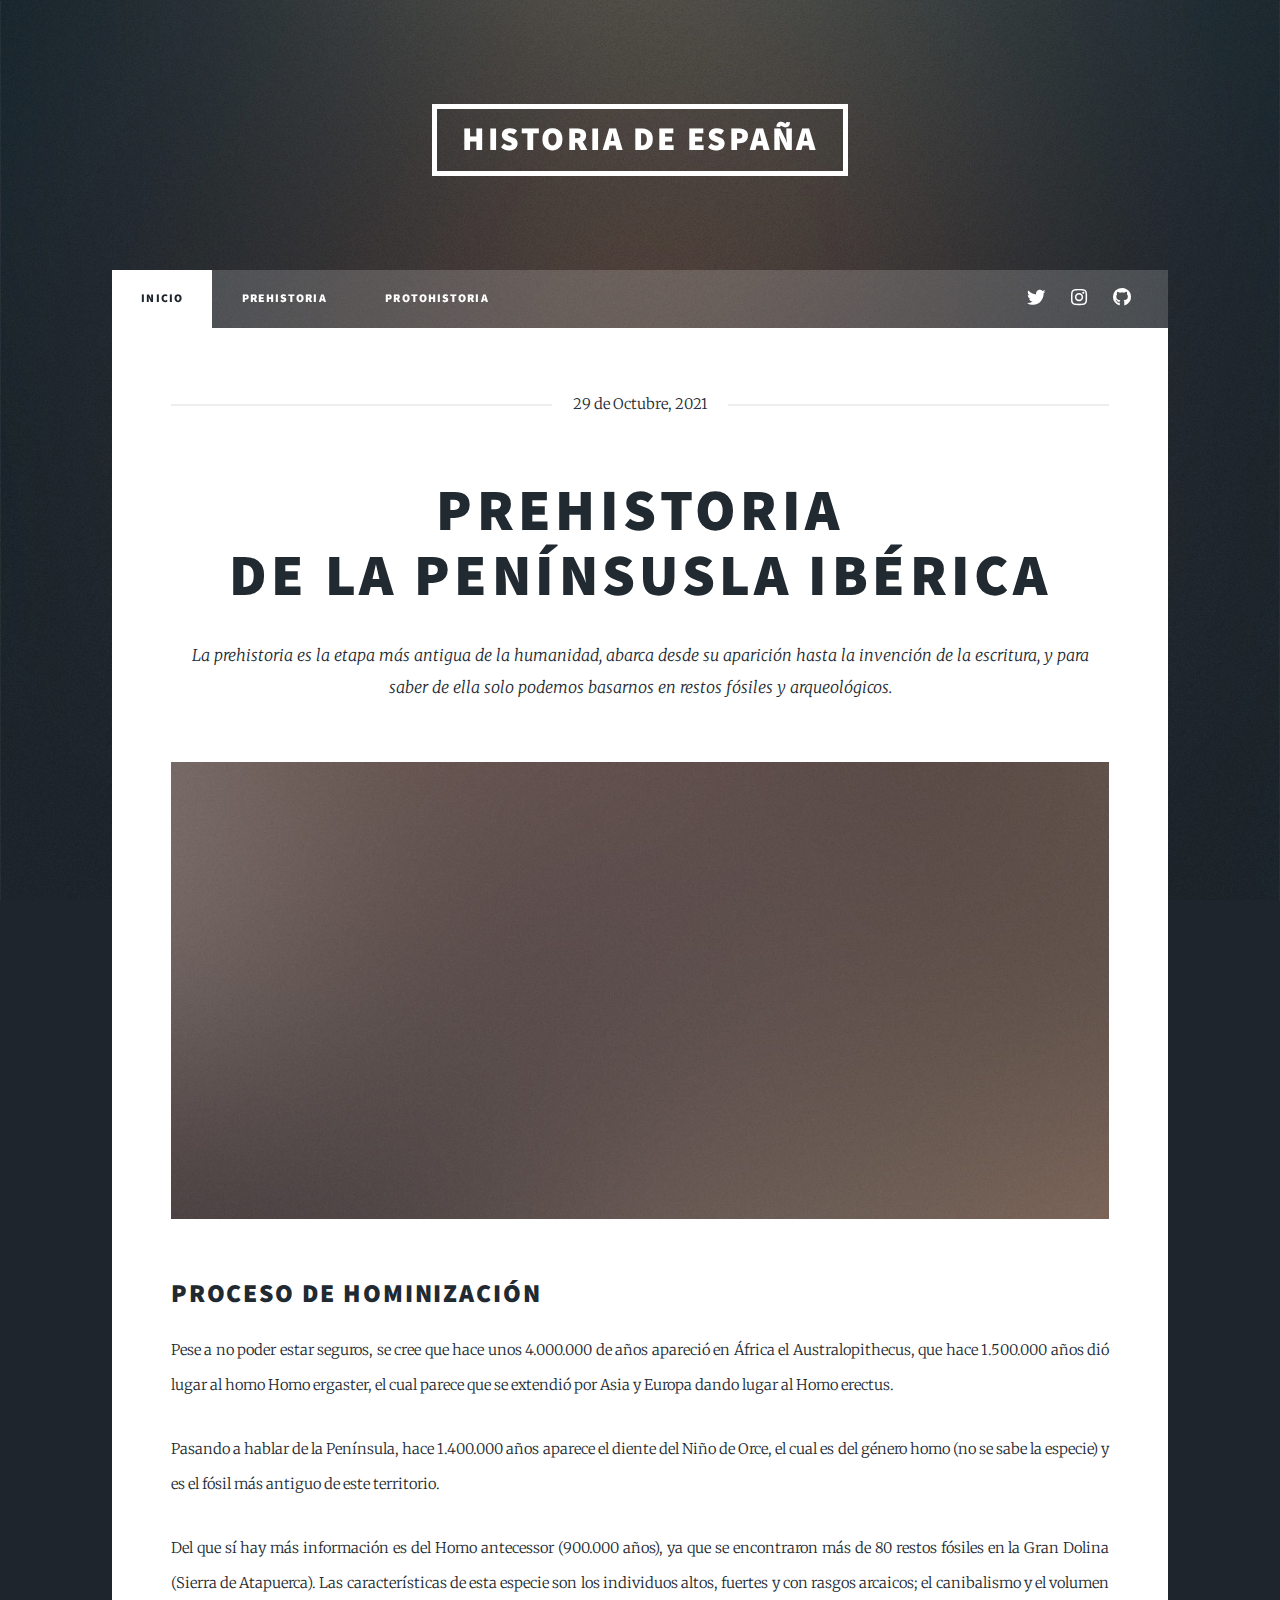
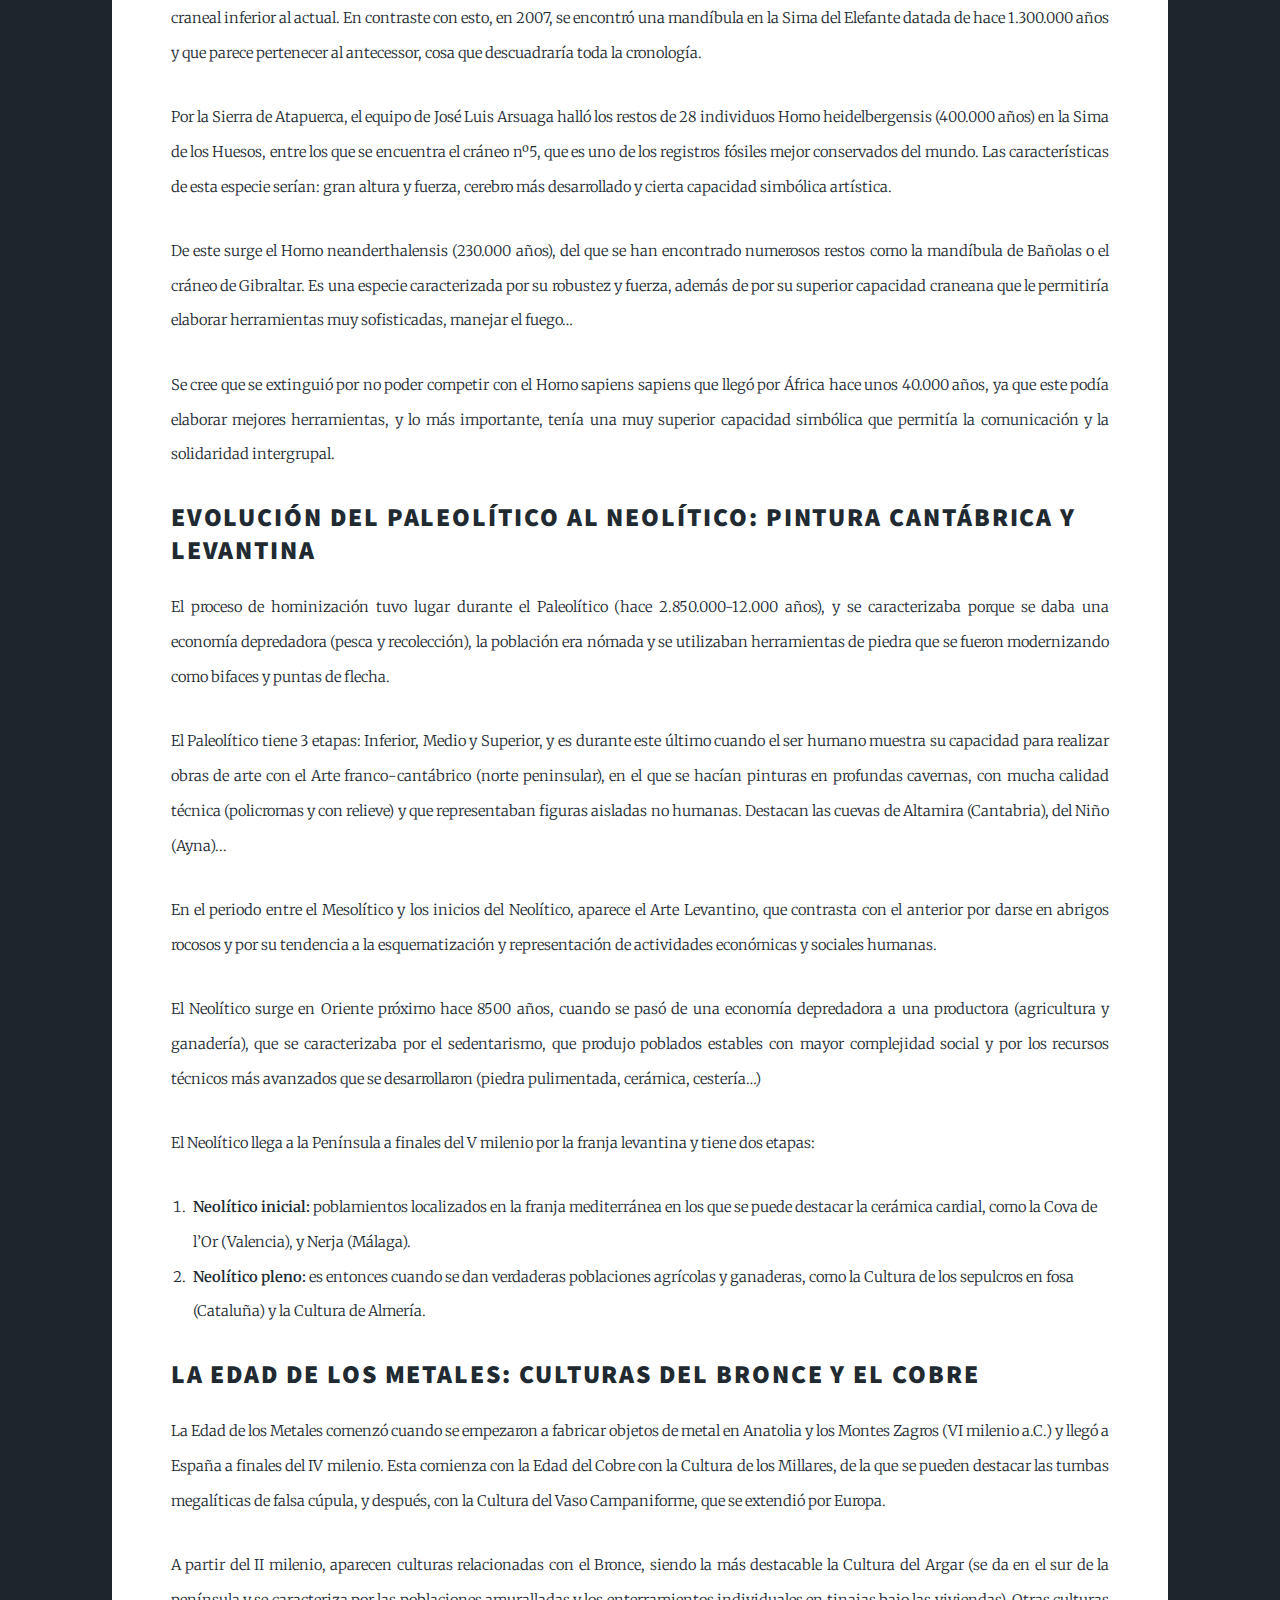
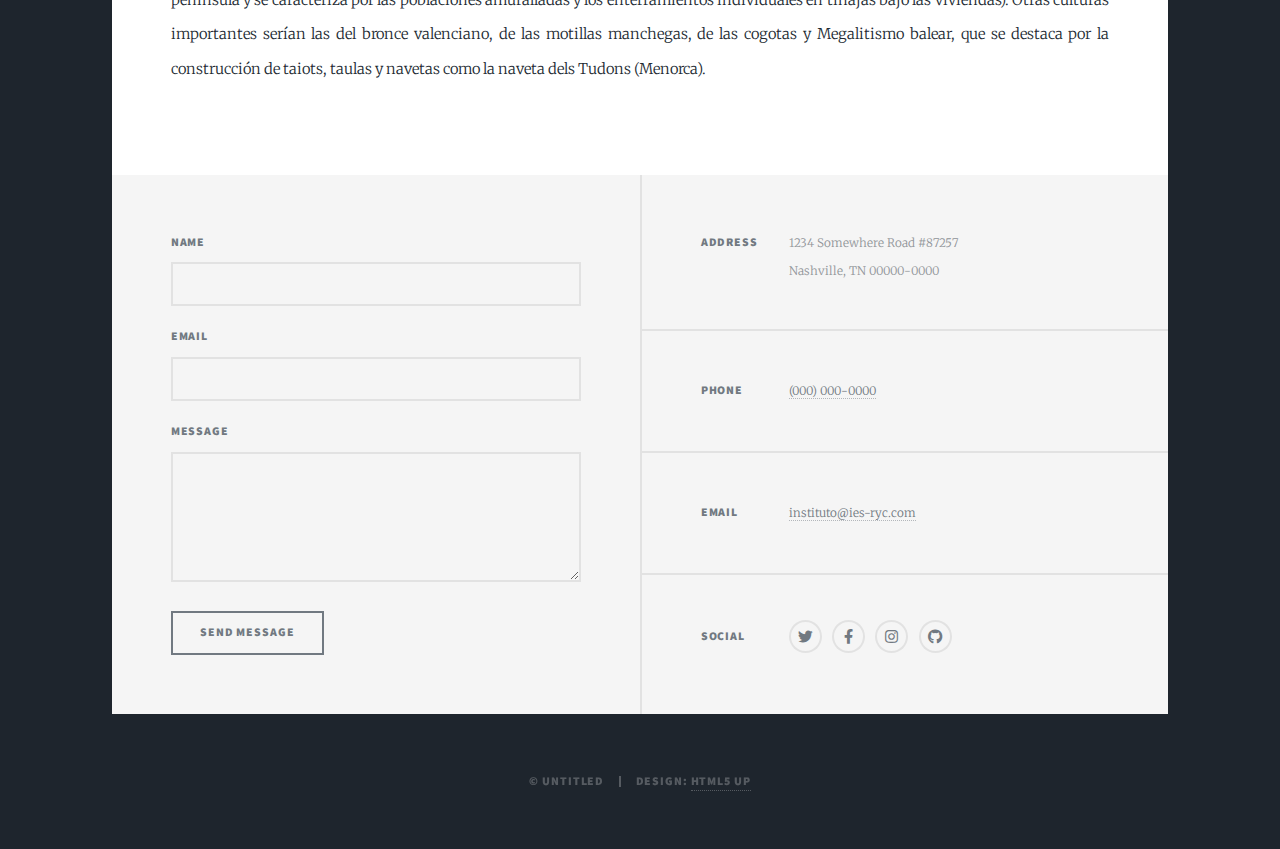
==== commit 248f266c: "actualizado" ====
--- a/prehistoria.html
+++ b/prehistoria.html
@@ -44,7 +44,7 @@
 								<header class="major">
 									<span class="date">29 de Octubre, 2021</span>
 									<h1>Prehistoria<br />
-									de la Penínusla Ibérica</h1>
+									de la Penínsusla Ibérica</h1>
 									<p>La prehistoria es la etapa más antigua de la humanidad, abarca desde su aparición hasta la invención de la escritura, y para saber de ella solo podemos basarnos en restos fósiles y arqueológicos.</p>
 								</header>
 								<div class="image main"><img src="images/pic01.jpg" alt="" /></div>
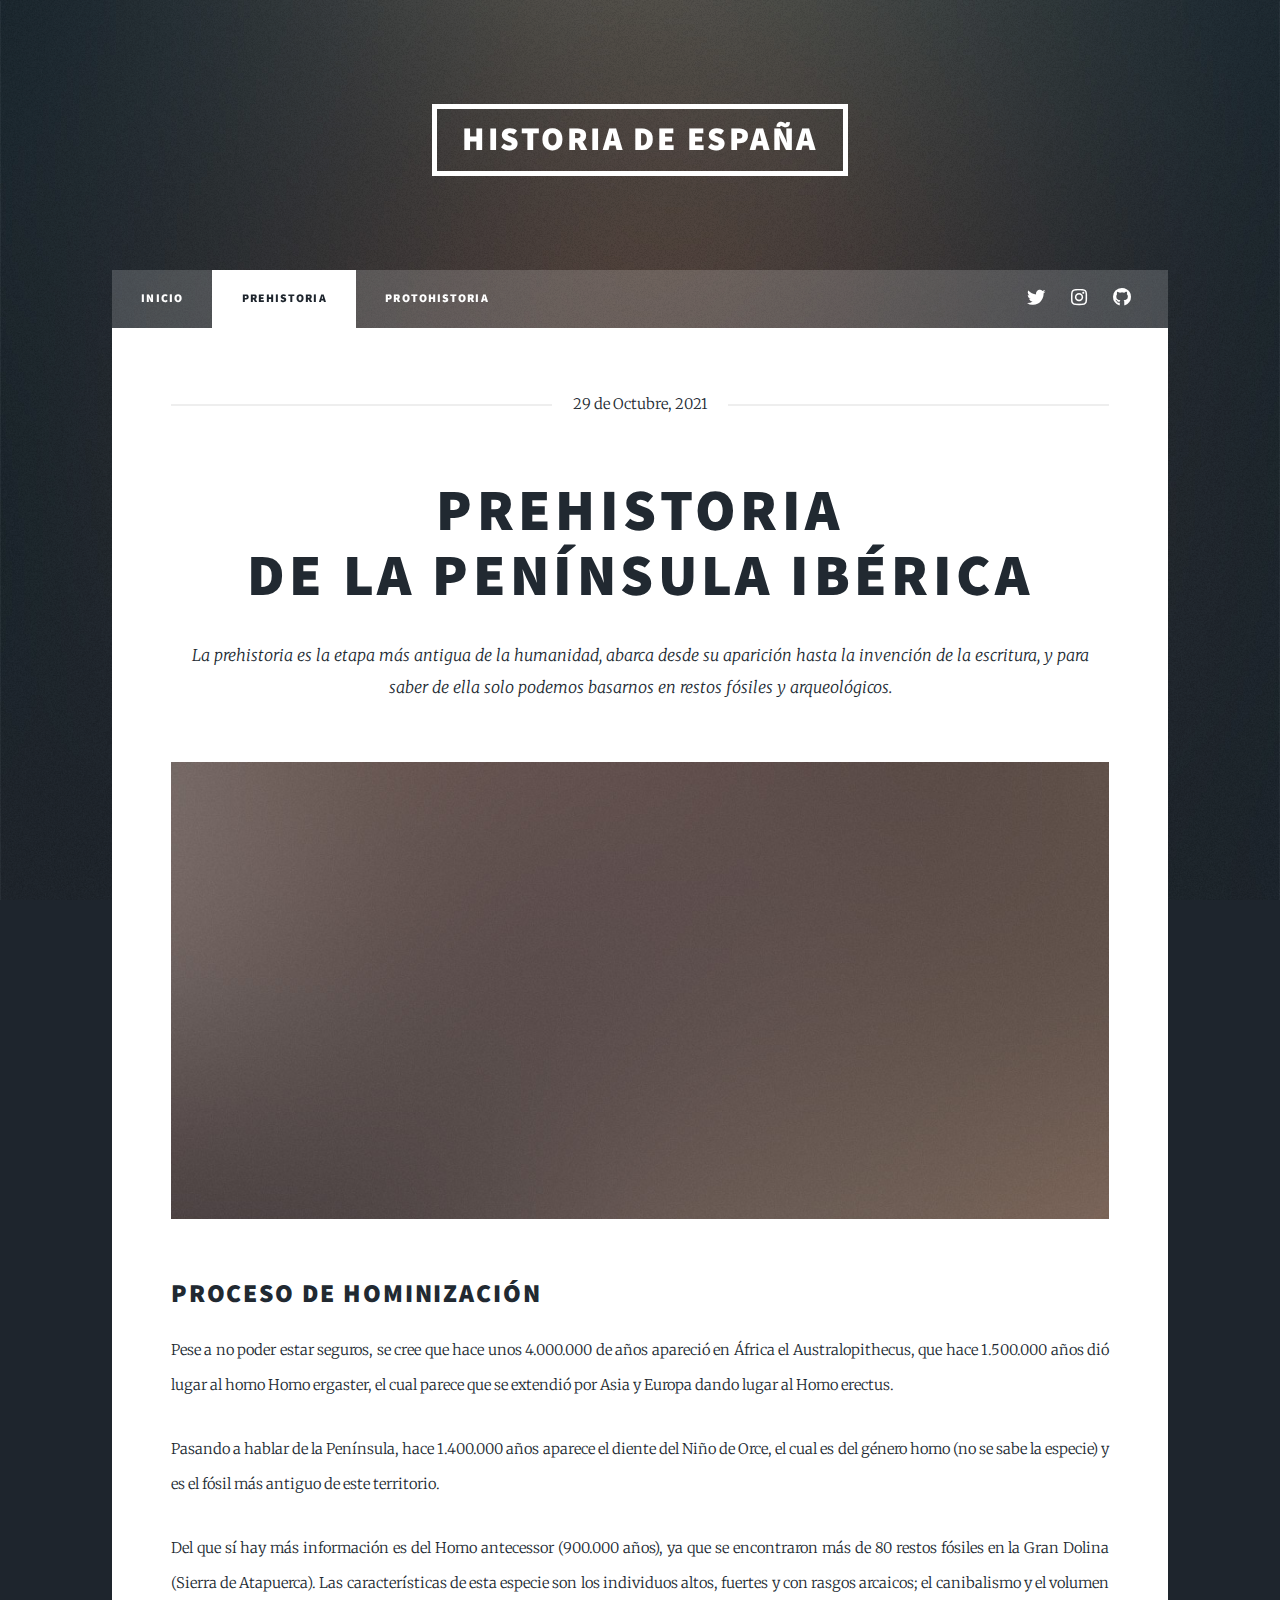
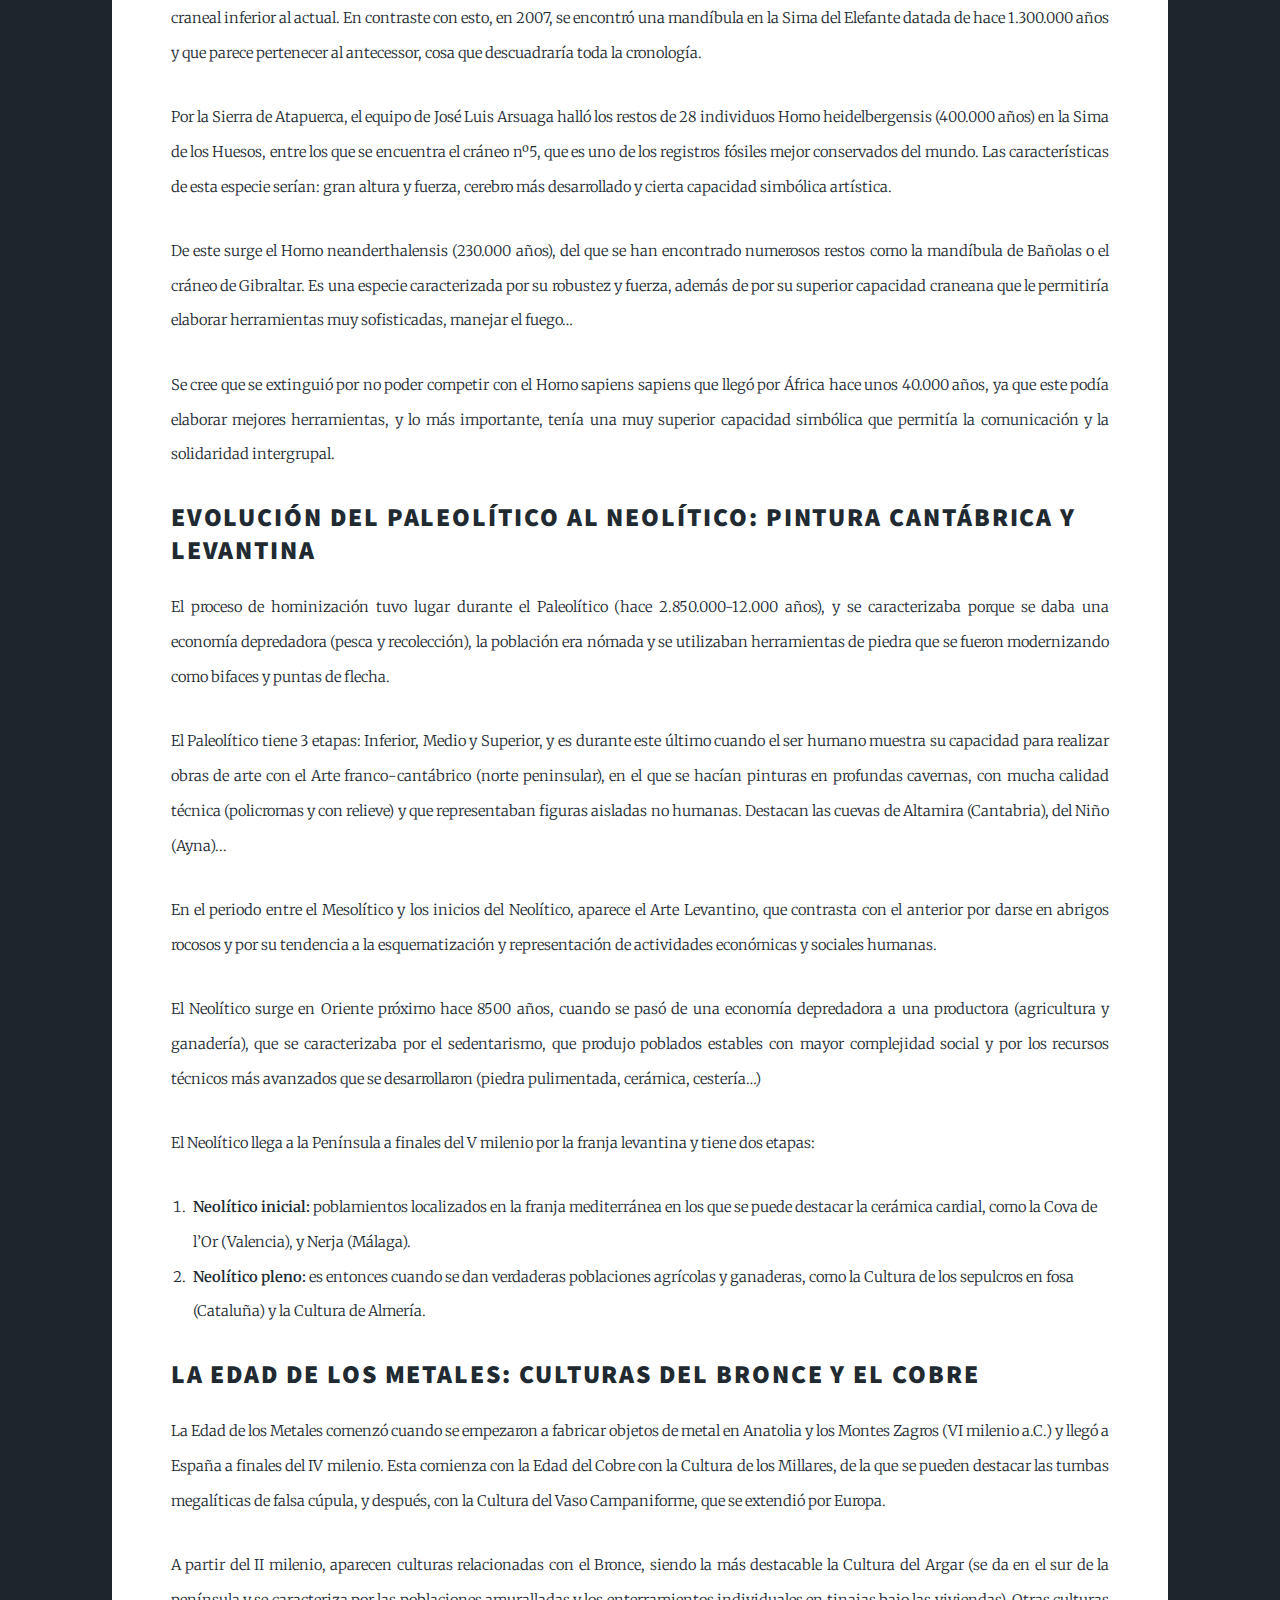
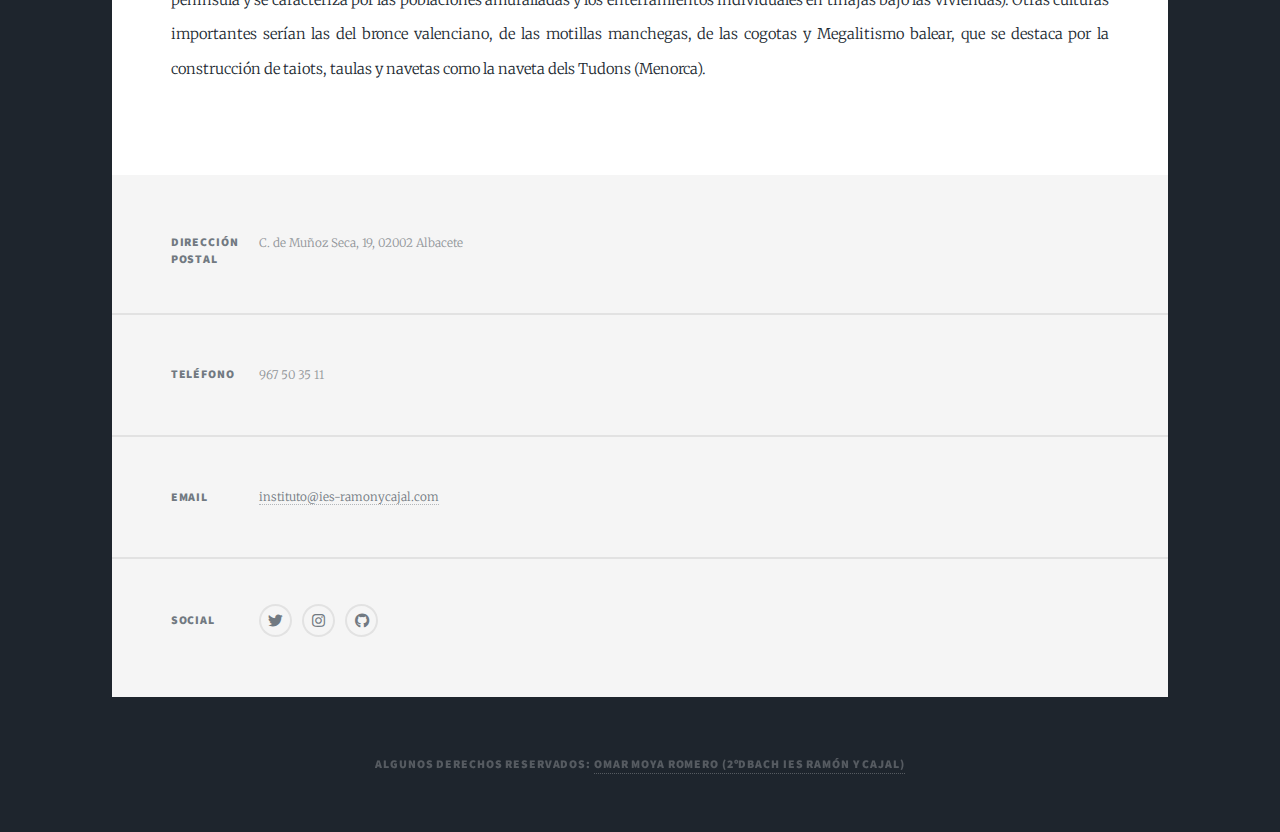
==== commit b32240b5: "actualizado" ====
--- a/prehistoria.html
+++ b/prehistoria.html
@@ -25,8 +25,8 @@
 				<!-- Nav -->
 					<<nav id="nav">
 						<ul class="links">
-							<li class="active"><a href="index.html">Inicio</a></li>
-							<li><a href="prehistoria.html">Prehistoria</a></li>
+							<li><a href="index.html">Inicio</a></li>
+							<li class="active"><a href="prehistoria.html">Prehistoria</a></li>
 							<li><a href="protohistoria.html">Protohistoria</a></li>
 						</ul>
 						<ul class="icons">
@@ -44,7 +44,7 @@
 								<header class="major">
 									<span class="date">29 de Octubre, 2021</span>
 									<h1>Prehistoria<br />
-									de la Penínsusla Ibérica</h1>
+									de la Península Ibérica</h1>
 									<p>La prehistoria es la etapa más antigua de la humanidad, abarca desde su aparición hasta la invención de la escritura, y para saber de ella solo podemos basarnos en restos fósiles y arqueológicos.</p>
 								</header>
 								<div class="image main"><img src="images/pic01.jpg" alt="" /></div>
@@ -78,58 +78,36 @@
 					</div>
 
 				<!-- Footer -->
-					<footer id="footer">
+				<footer id="footer">
+					<section class="split contact">
+						<section class="alt">
+							<h3>Dirección postal</h3>
+							<p>C. de Muñoz Seca, 19, 02002 Albacete</p>
+						</section>
 						<section>
-							<form method="post" action="#">
-								<div class="fields">
-									<div class="field">
-										<label for="name">Name</label>
-										<input type="text" name="name" id="name" />
-									</div>
-									<div class="field">
-										<label for="email">Email</label>
-										<input type="text" name="email" id="email" />
-									</div>
-									<div class="field">
-										<label for="message">Message</label>
-										<textarea name="message" id="message" rows="3"></textarea>
-									</div>
-								</div>
-								<ul class="actions">
-									<li><input type="submit" value="Send Message" /></li>
-								</ul>
-							</form>
+							<h3>Teléfono</h3>
+							<p>967 50 35 11</p>
 						</section>
-						<section class="split contact">
-							<section class="alt">
-								<h3>Address</h3>
-								<p>1234 Somewhere Road #87257<br />
-								Nashville, TN 00000-0000</p>
-							</section>
-							<section>
-								<h3>Phone</h3>
-								<p><a href="#">(000) 000-0000</a></p>
-							</section>
-							<section>
-								<h3>Email</h3>
-								<p><a href="mailto:instituto@ies-ryc.com">instituto@ies-ryc.com</a></p>
-							</section>
-							<section>
-								<h3>Social</h3>
-								<ul class="icons alt">
-									<li><a href="#" class="icon brands alt fa-twitter"><span class="label">Twitter</span></a></li>
-									<li><a href="#" class="icon brands alt fa-facebook-f"><span class="label">Facebook</span></a></li>
-									<li><a href="#" class="icon brands alt fa-instagram"><span class="label">Instagram</span></a></li>
-									<li><a href="#" class="icon brands alt fa-github"><span class="label">GitHub</span></a></li>
-								</ul>
-							</section>
+						<section>
+							<h3>Email</h3>
+							<p><a href="mailto:instituto@ies-ryc.com">instituto@ies-ramonycajal.com</a></p>
 						</section>
-					</footer>
+						<section>
+							<h3>Social</h3>
+							<ul class="icons alt">
+								<li><a href="https://twitter.com/iesryc_ab" class="icon brands fa-twitter"><span class="label">Twitter</span></a></li>
+						<li><a href="https://twitter.com/iesryc_ab" class="icon brands fa-instagram"><span class="label">Instagram</span></a></li>
+						<li><a href="https://github.com/omarmyrm/TIC_II_web_prehistoria.git" class="icon brands fa-github"><span class="label">GitHub</span></a></li>
+							</ul>
+						</section>
+					</section>
+				</footer>
 
-				<!-- Copyright -->
-					<div id="copyright">
-						<ul><li>&copy; Untitled</li><li>Design: <a href="https://html5up.net">HTML5 UP</a></li></ul>
-					</div>
+			<!-- Copyright -->
+				<div id="copyright">
+					<ul><li>Algunos derechos reservados: <a href="https://omarmyrm.wixsite.com/tic-ii" target="_blank">Omar Moya Romero (2ºDBach IES RAMÓN Y CAJAL)</a></li></ul>
+				</div>
+
 
 			</div>
 
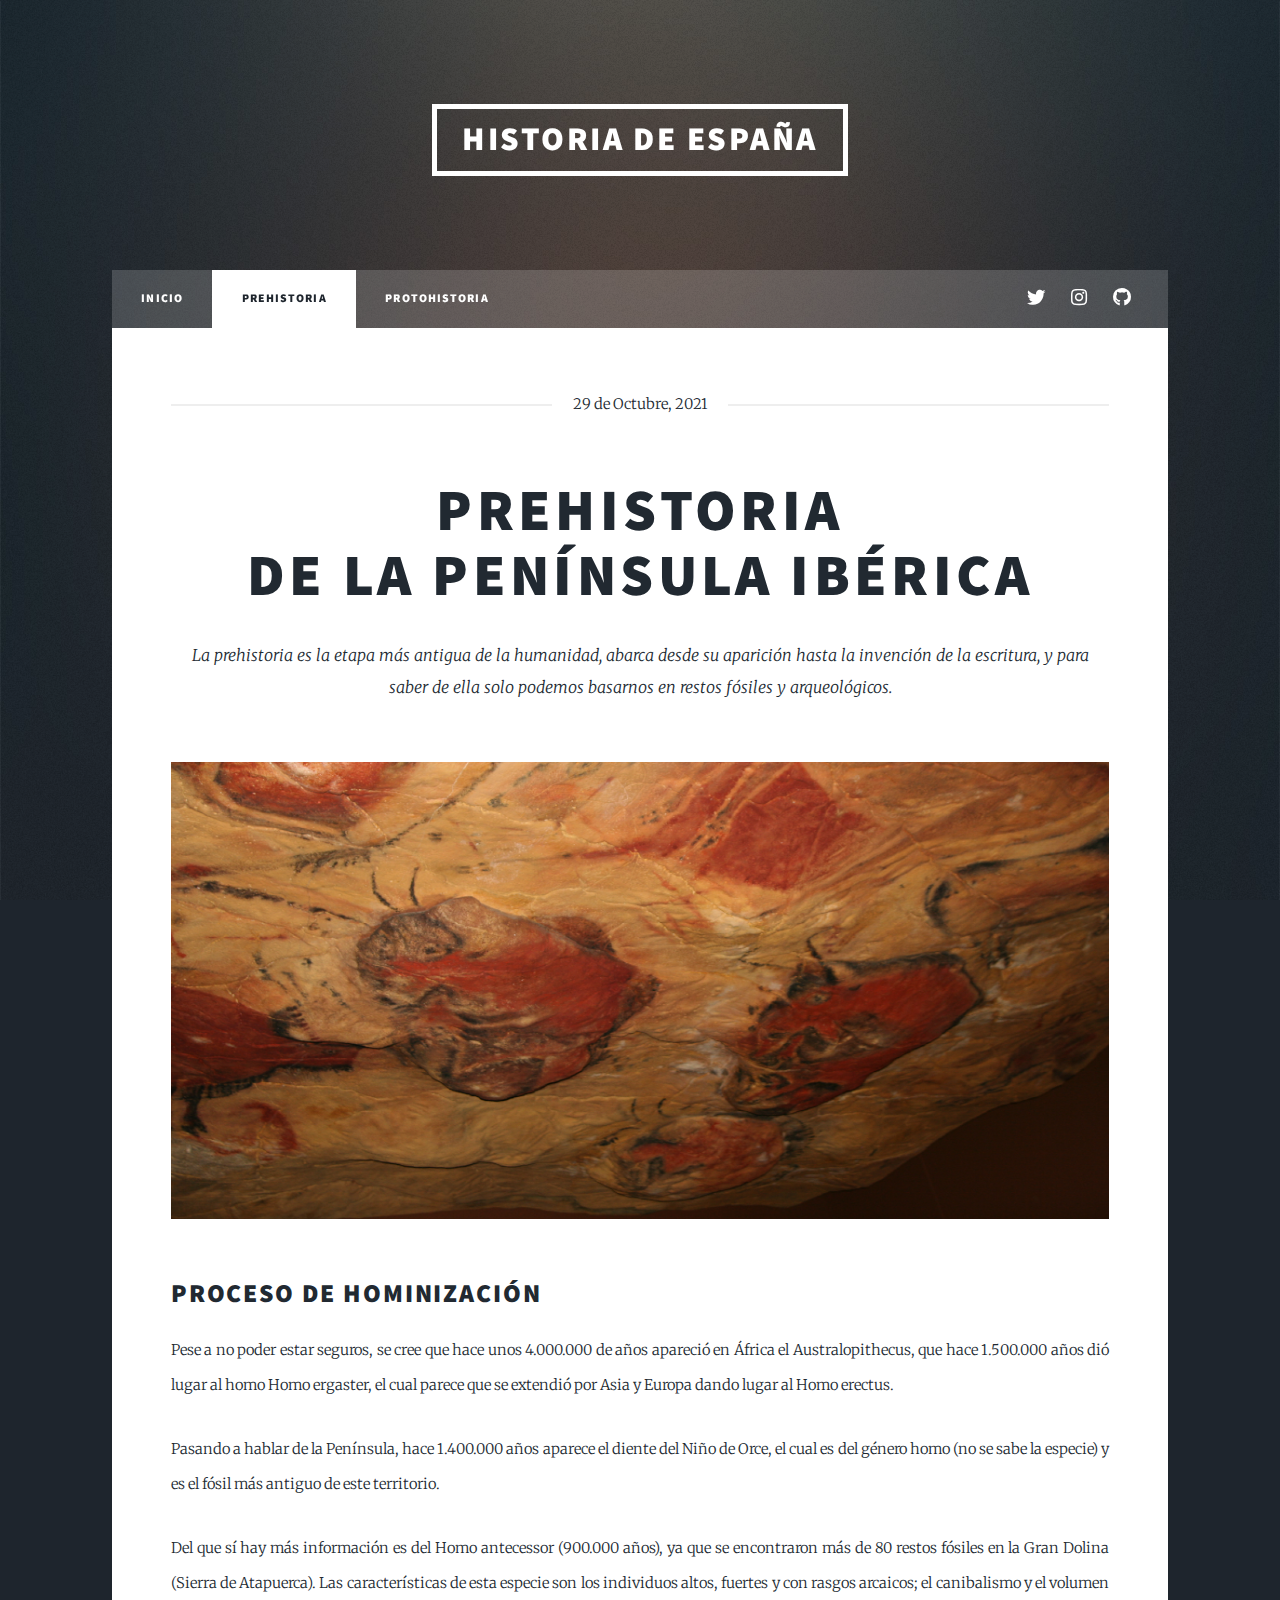
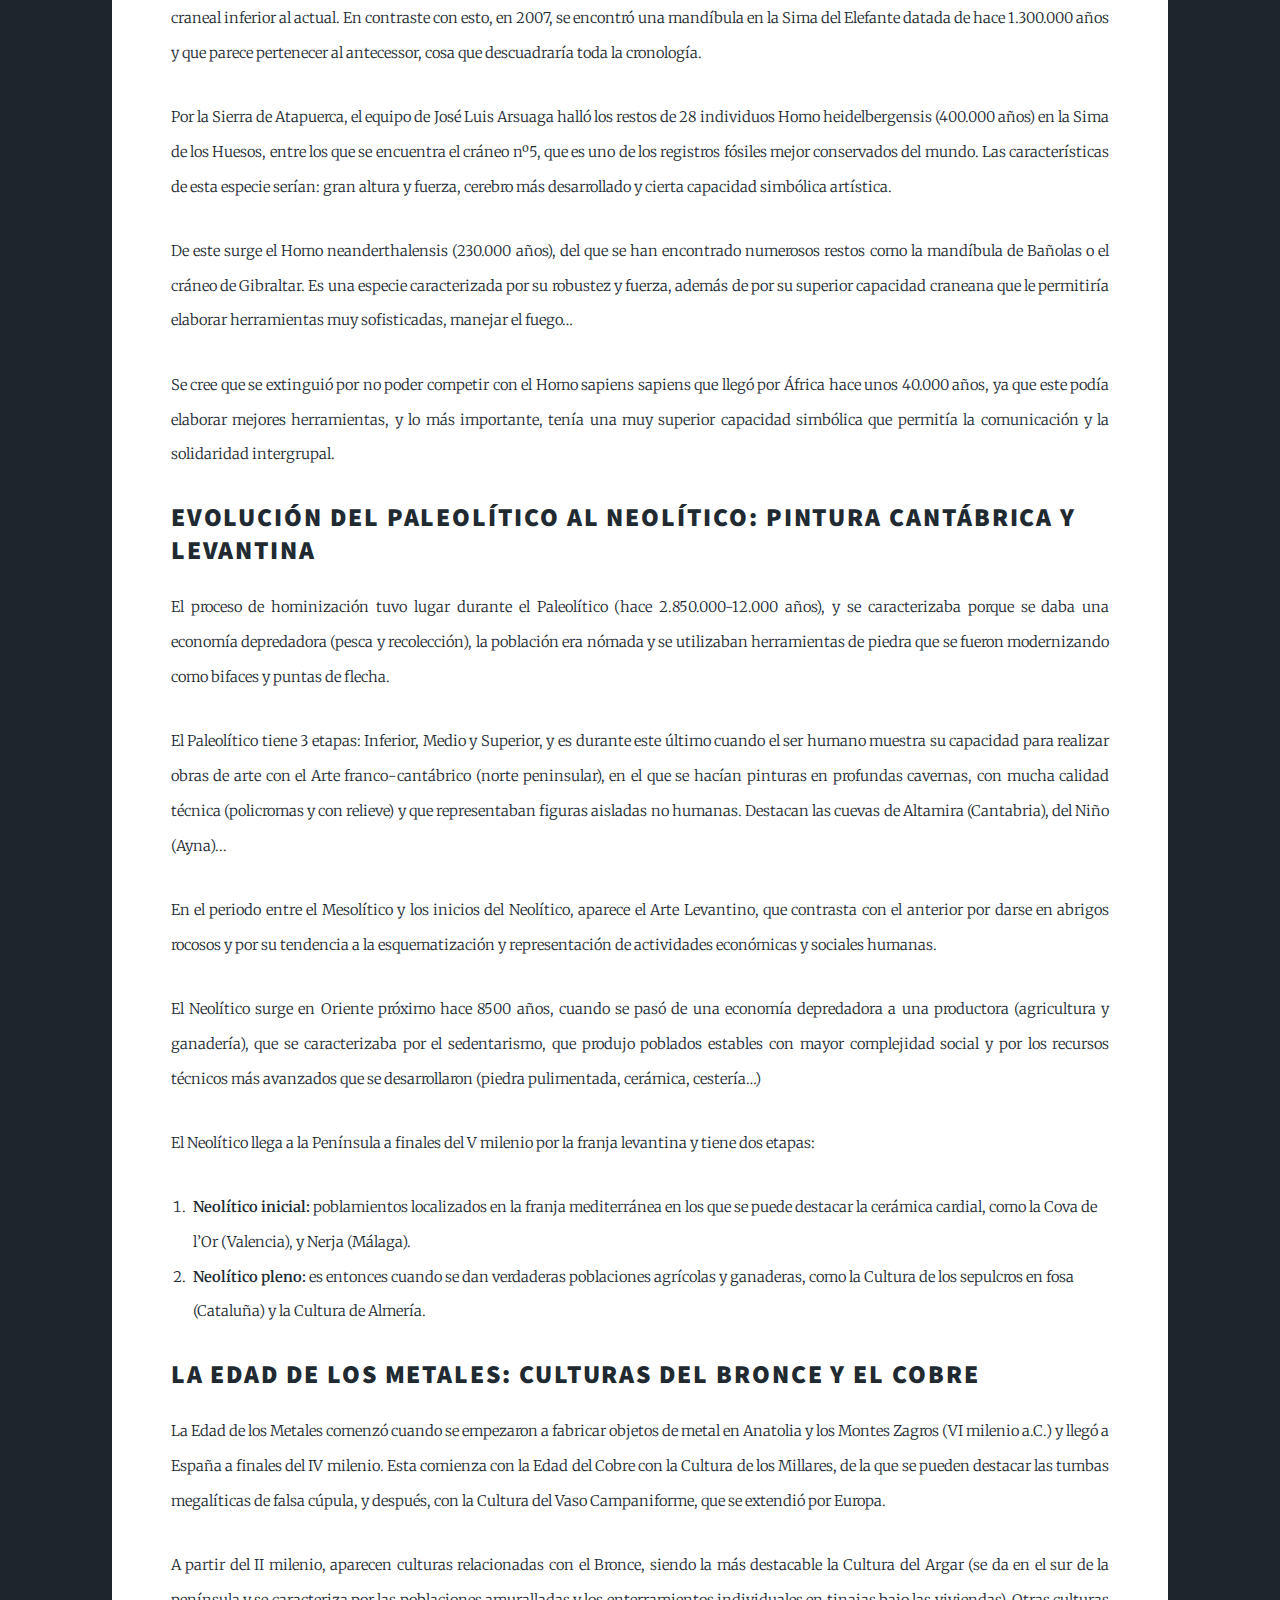
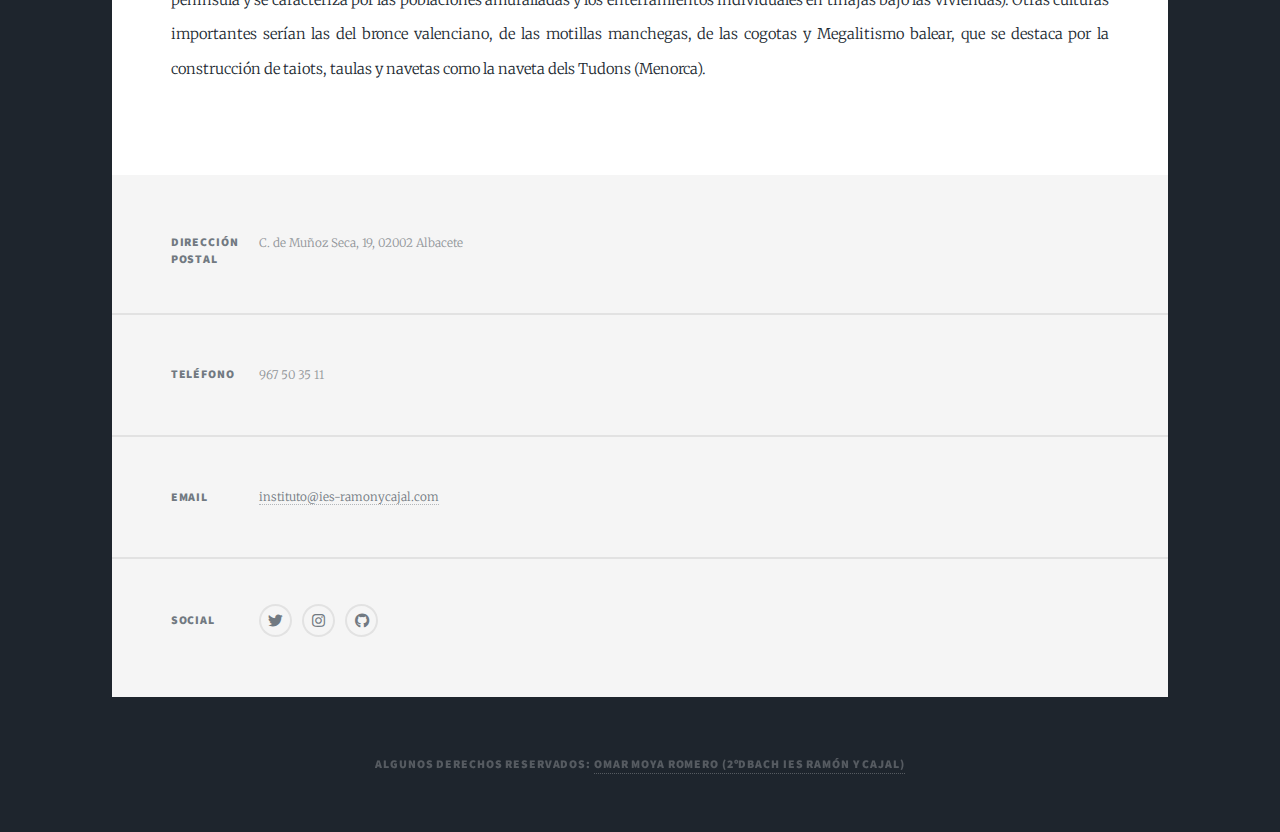
==== commit 03932a1e: "foto altamira pic1" ====
--- a/prehistoria.html
+++ b/prehistoria.html
@@ -47,7 +47,7 @@
 									de la Península Ibérica</h1>
 									<p>La prehistoria es la etapa más antigua de la humanidad, abarca desde su aparición hasta la invención de la escritura, y para saber de ella solo podemos basarnos en restos fósiles y arqueológicos.</p>
 								</header>
-								<div class="image main"><img src="images/pic01.jpg" alt="" /></div>
+								<div class="image main"><img src="images/Altamira_(pic1).png" alt="" /></div>
 								<h2>Proceso de Hominización</h2>
 								<p>Pese a no poder estar seguros, se cree que hace unos 4.000.000 de años apareció en África el Australopithecus, que hace 1.500.000 años dió lugar al homo Homo ergaster, el cual parece que se extendió por Asia y Europa dando lugar al Homo erectus.</p>
 								<p>Pasando a hablar de la Península, hace 1.400.000 años aparece el diente del Niño de Orce, el cual es del género homo (no se sabe la especie) y es el fósil más antiguo de este territorio.</p>
--- a/assets/css/main.css
+++ b/assets/css/main.css
@@ -187,6 +187,12 @@
 		letter-spacing: 0.075em;
 		text-transform: uppercase;
 		margin: 0 0 1rem 0;
+		
+	}
+	.esp_gradient{
+		background-image: linear-gradient(90deg, red, yellow, red);
+		-webkit-background-clip: text;
+  		-webkit-text-fill-color: transparent;
 	}
 
 		h1 a, h2 a, h3 a, h4 a, h5 a, h6 a {
@@ -298,7 +304,7 @@
 
 		a:hover {
 			border-bottom-color: transparent;
-			color: #18bfef !important;
+			color: #51b9ff !important;
 		}
 
 	strong, b {
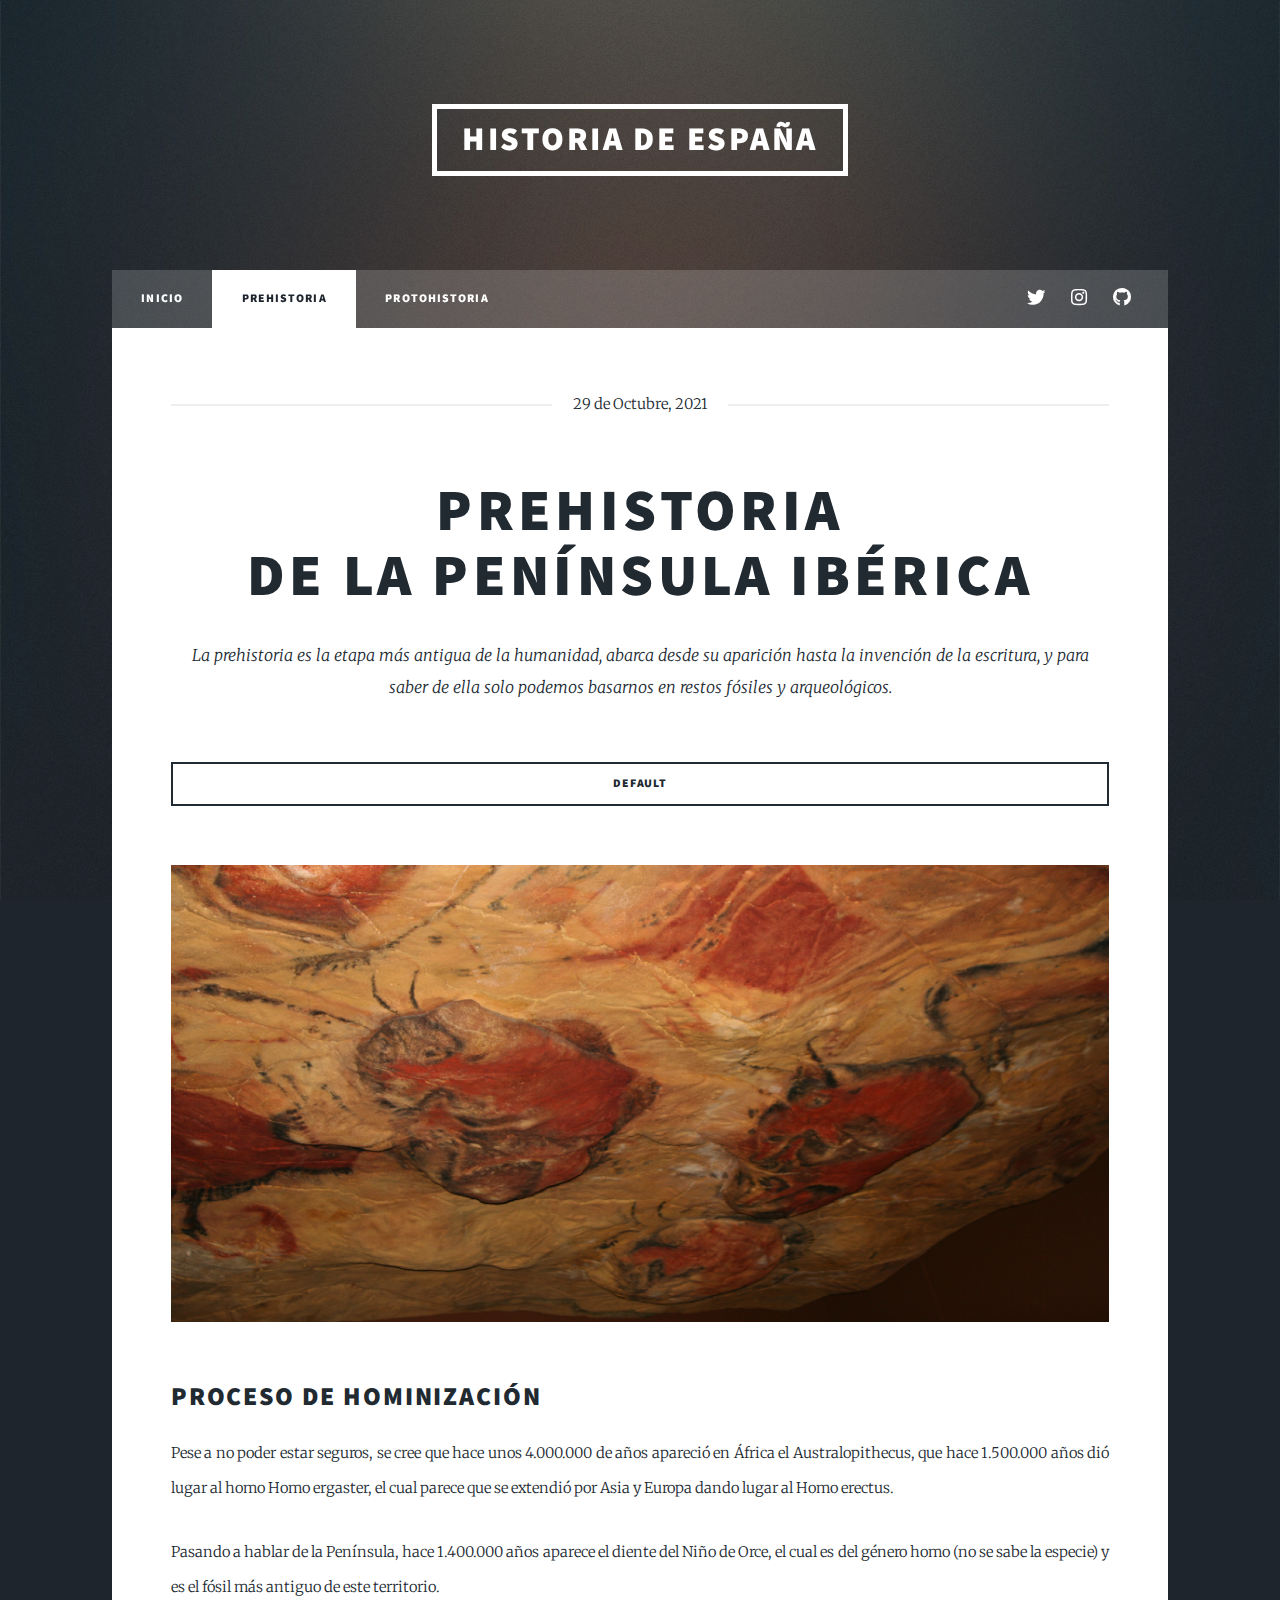
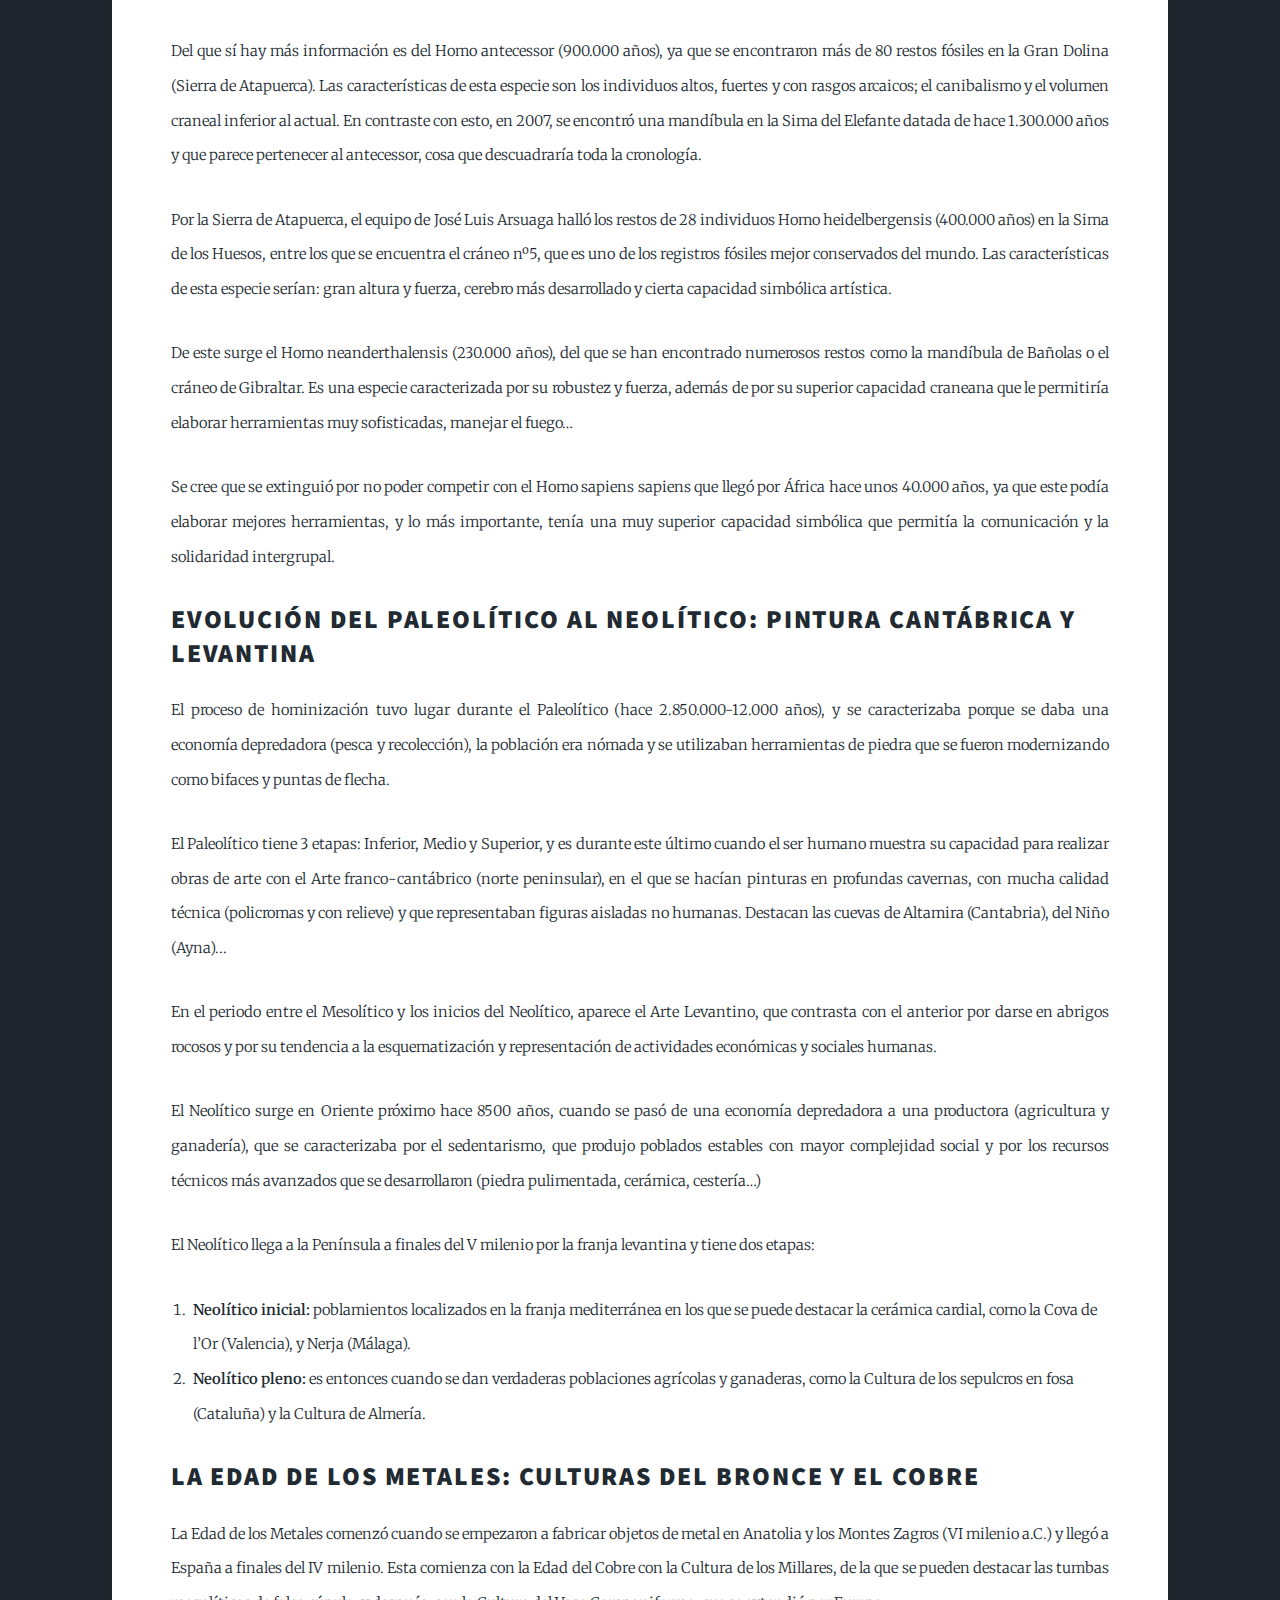
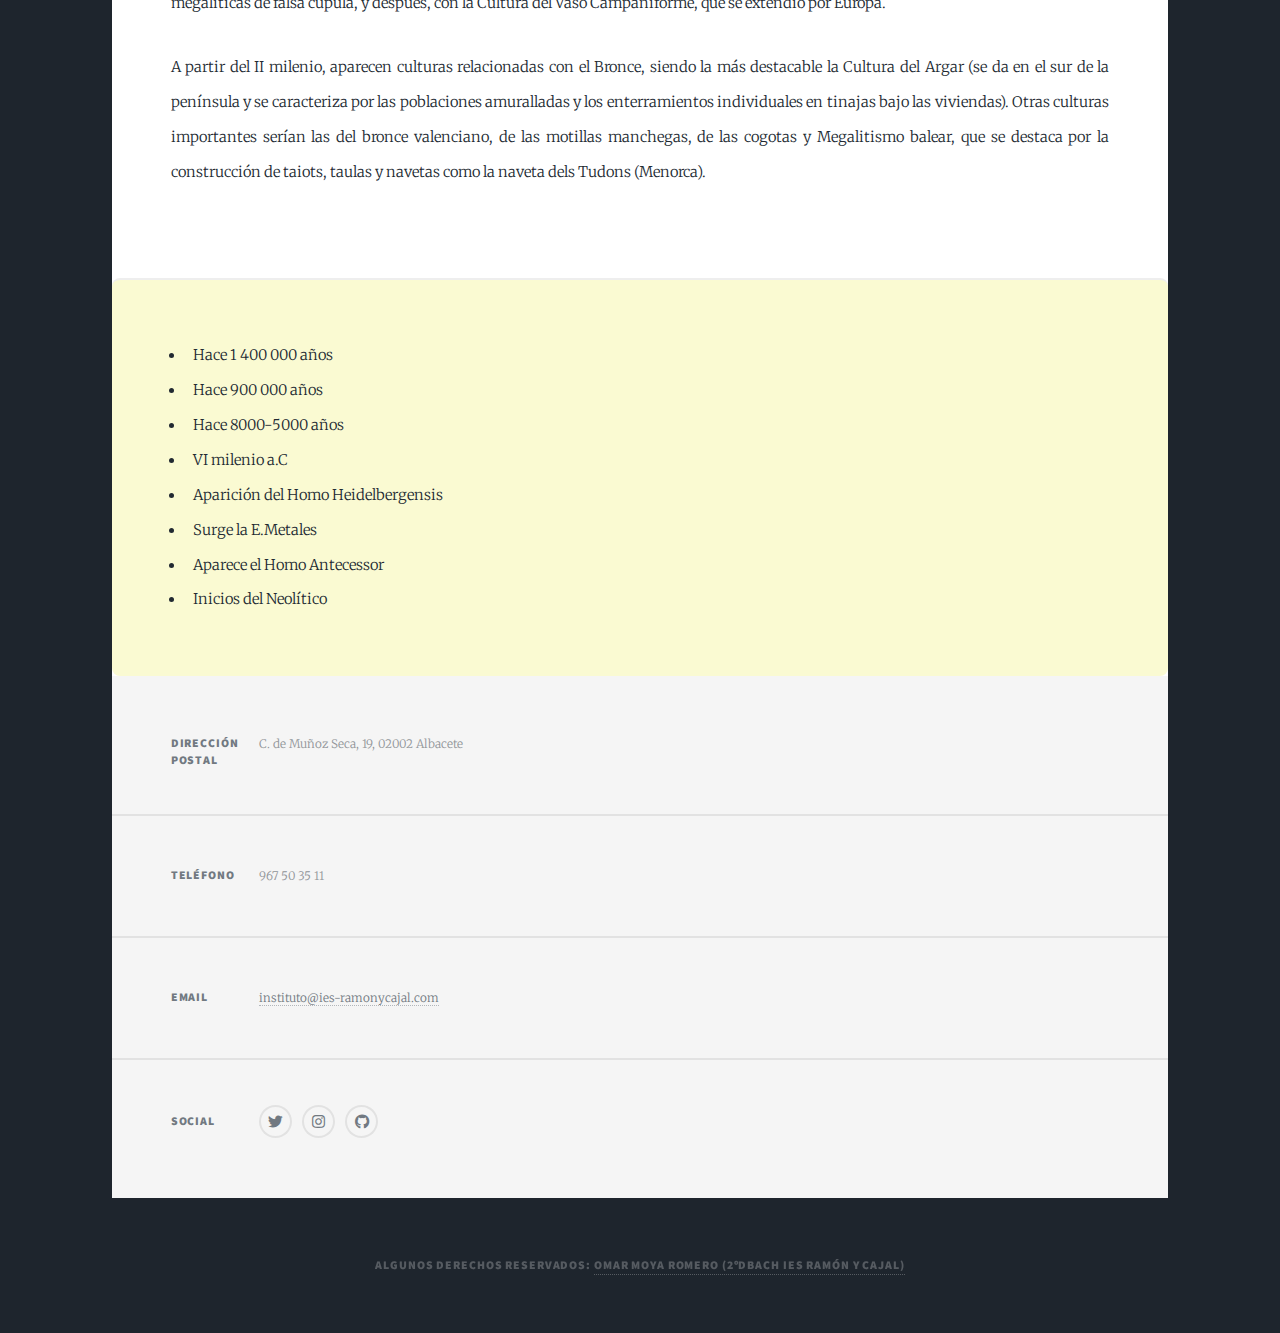
==== commit b2aeee99: "ejercicio primer intento" ====
--- a/prehistoria.html
+++ b/prehistoria.html
@@ -47,6 +47,7 @@
 									de la Península Ibérica</h1>
 									<p>La prehistoria es la etapa más antigua de la humanidad, abarca desde su aparición hasta la invención de la escritura, y para saber de ella solo podemos basarnos en restos fósiles y arqueológicos.</p>
 								</header>
+								<a href="#ejercicios" class="button fit">Default</a>
 								<div class="image main"><img src="images/Altamira_(pic1).png" alt="" /></div>
 								<h2>Proceso de Hominización</h2>
 								<p>Pese a no poder estar seguros, se cree que hace unos 4.000.000 de años apareció en África el Australopithecus, que hace 1.500.000 años dió lugar al homo Homo ergaster, el cual parece que se extendió por Asia y Europa dando lugar al Homo erectus.</p>
@@ -74,7 +75,19 @@
 								<p>A partir del II milenio, aparecen culturas relacionadas con el Bronce, siendo la más destacable la Cultura del Argar (se da en el sur de la península y se caracteriza por las poblaciones amuralladas y los enterramientos individuales en tinajas bajo las viviendas). Otras culturas importantes serían las del bronce valenciano, de las motillas manchegas, de las cogotas y Megalitismo balear, que se destaca por la construcción de taiots, taulas y navetas como la naveta dels Tudons (Menorca).
 								</p>
 							</section>
-
+						<!-- Ejercicio -->
+							<section class="ejercicio">
+								<ul>
+									<li>Hace 1 400 000 años</li>
+									<li>Hace 900 000 años</li>
+									<li>Hace 8000-5000 años</li>
+									<li>VI milenio a.C</li>
+									<li>Aparición del Homo Heidelbergensis</li>
+									<li>Surge la E.Metales</li>
+									<li>Aparece el Homo Antecessor</li>
+									<li>Inicios del Neolítico</li>
+								</ul>
+							</section>
 					</div>
 
 				<!-- Footer -->
--- a/assets/css/main.css
+++ b/assets/css/main.css
@@ -6,6 +6,11 @@
 	html5up.net | @ajlkn
 	Free for personal and commercial use under the CCA 3.0 license (html5up.net/license)
 */
+.ejercicio{
+	background-color: lightgoldenrodyellow;
+	border-radius: 8px;
+	padding: 1px 20px;
+}
 
 html, body, div, span, applet, object,
 iframe, h1, h2, h3, h4, h5, h6, p, blockquote,
@@ -493,7 +498,7 @@
 
 			.row.gtr-25 > * {
 				padding: 0 0 0 0.375rem;
-			}
+			}  
 
 			.row.gtr-25.gtr-uniform {
 				margin-top: -0.375rem;
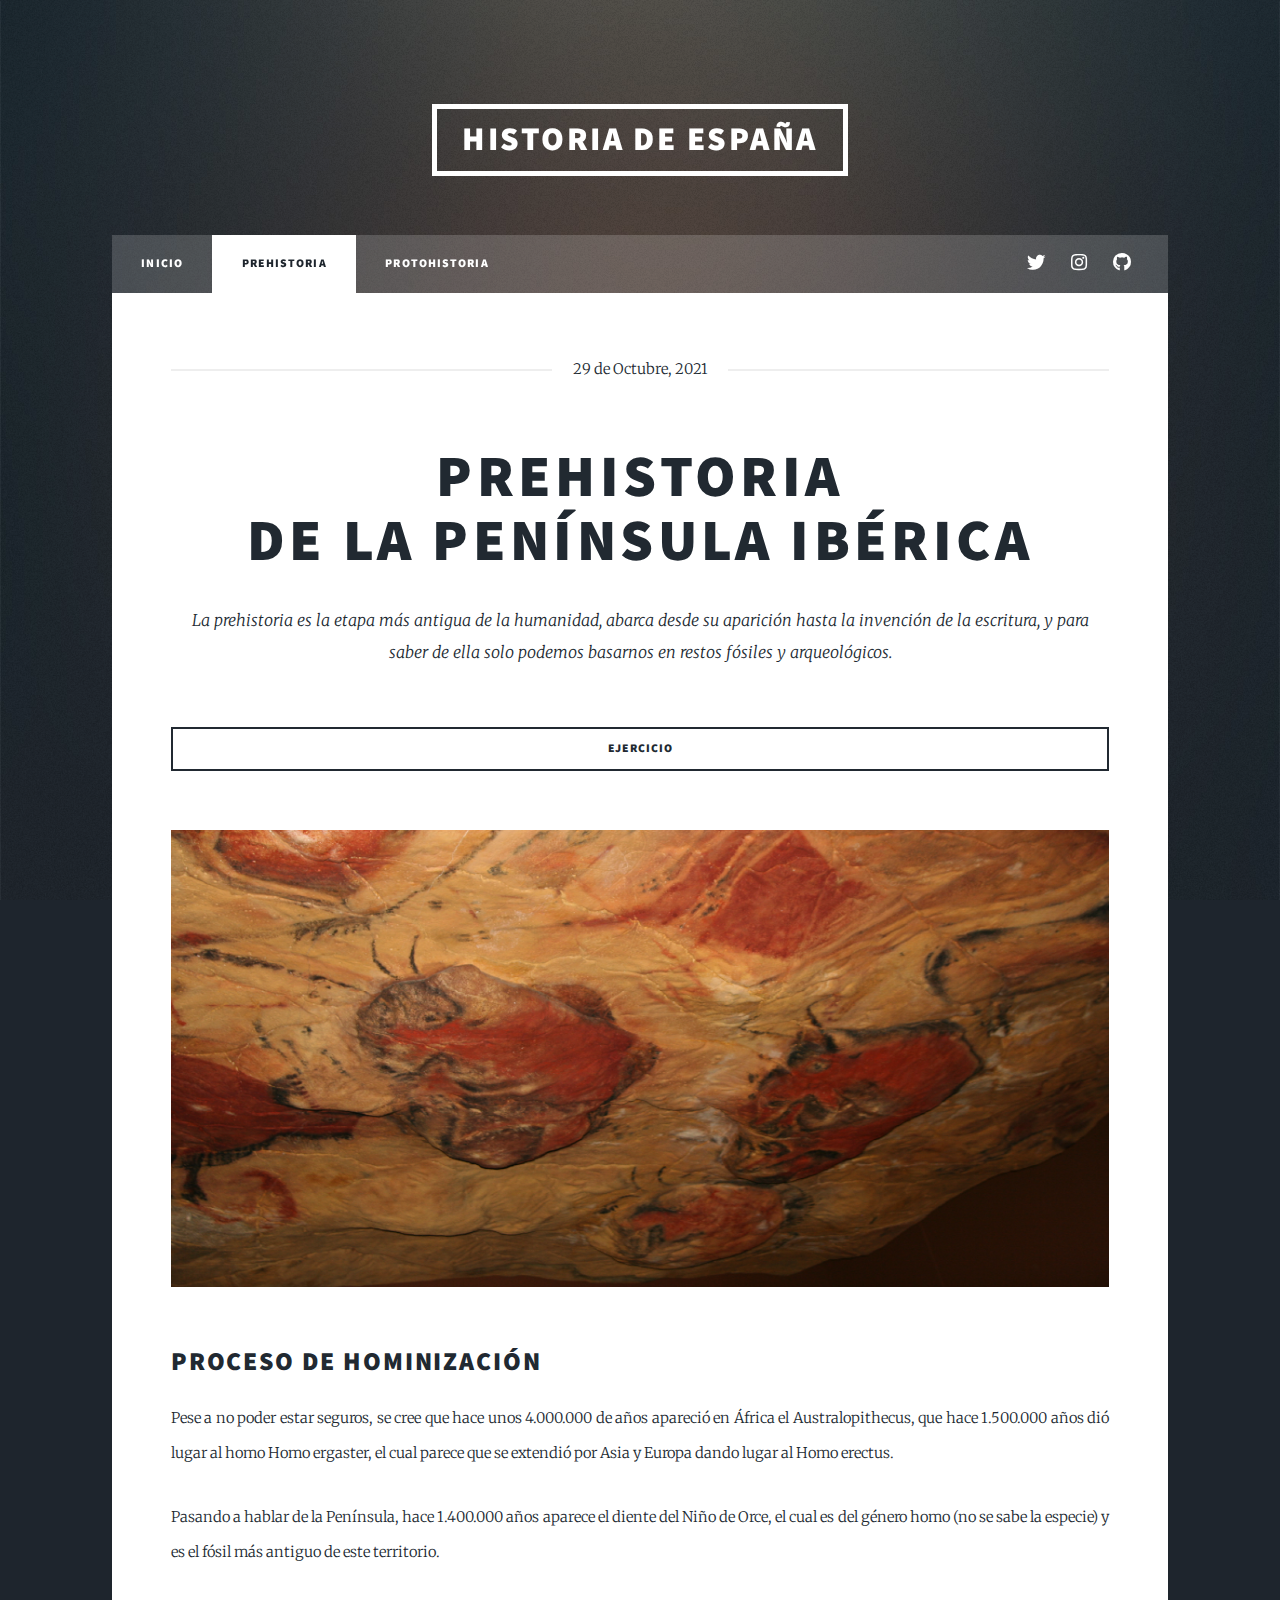
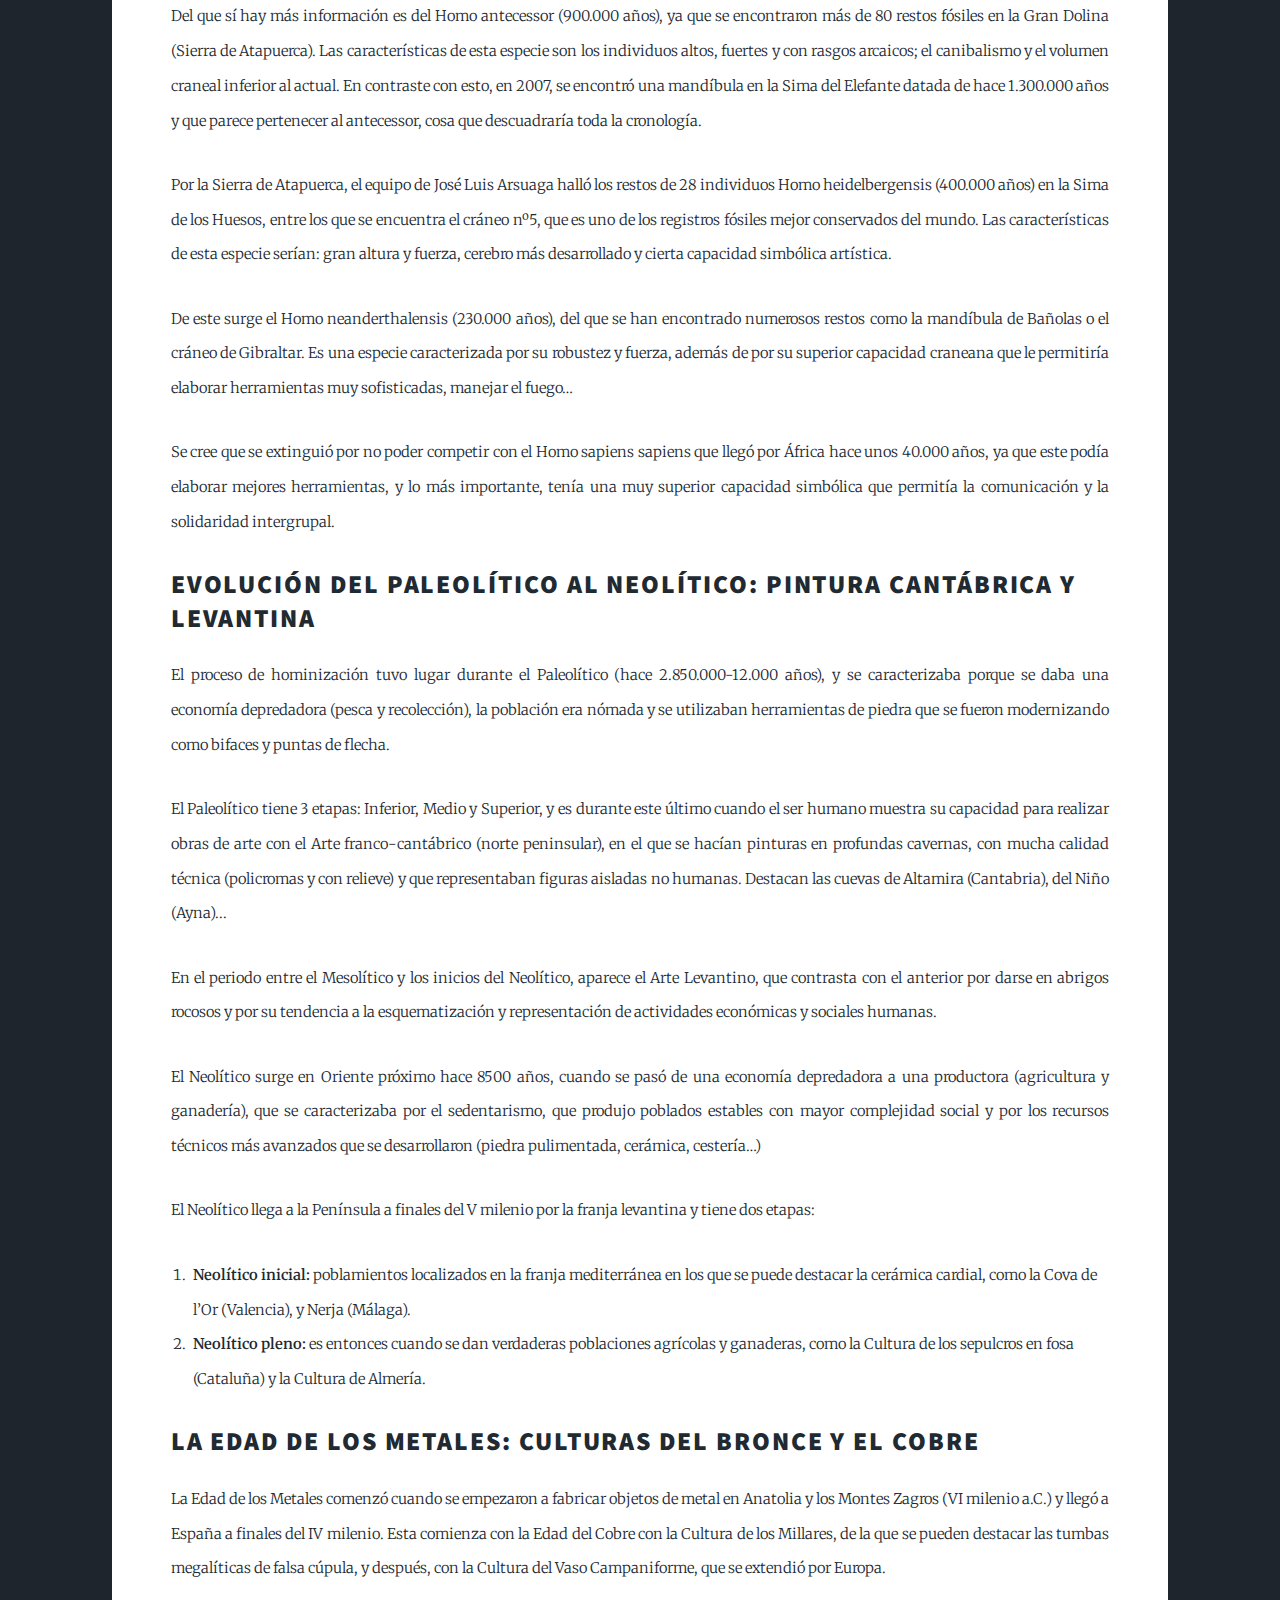
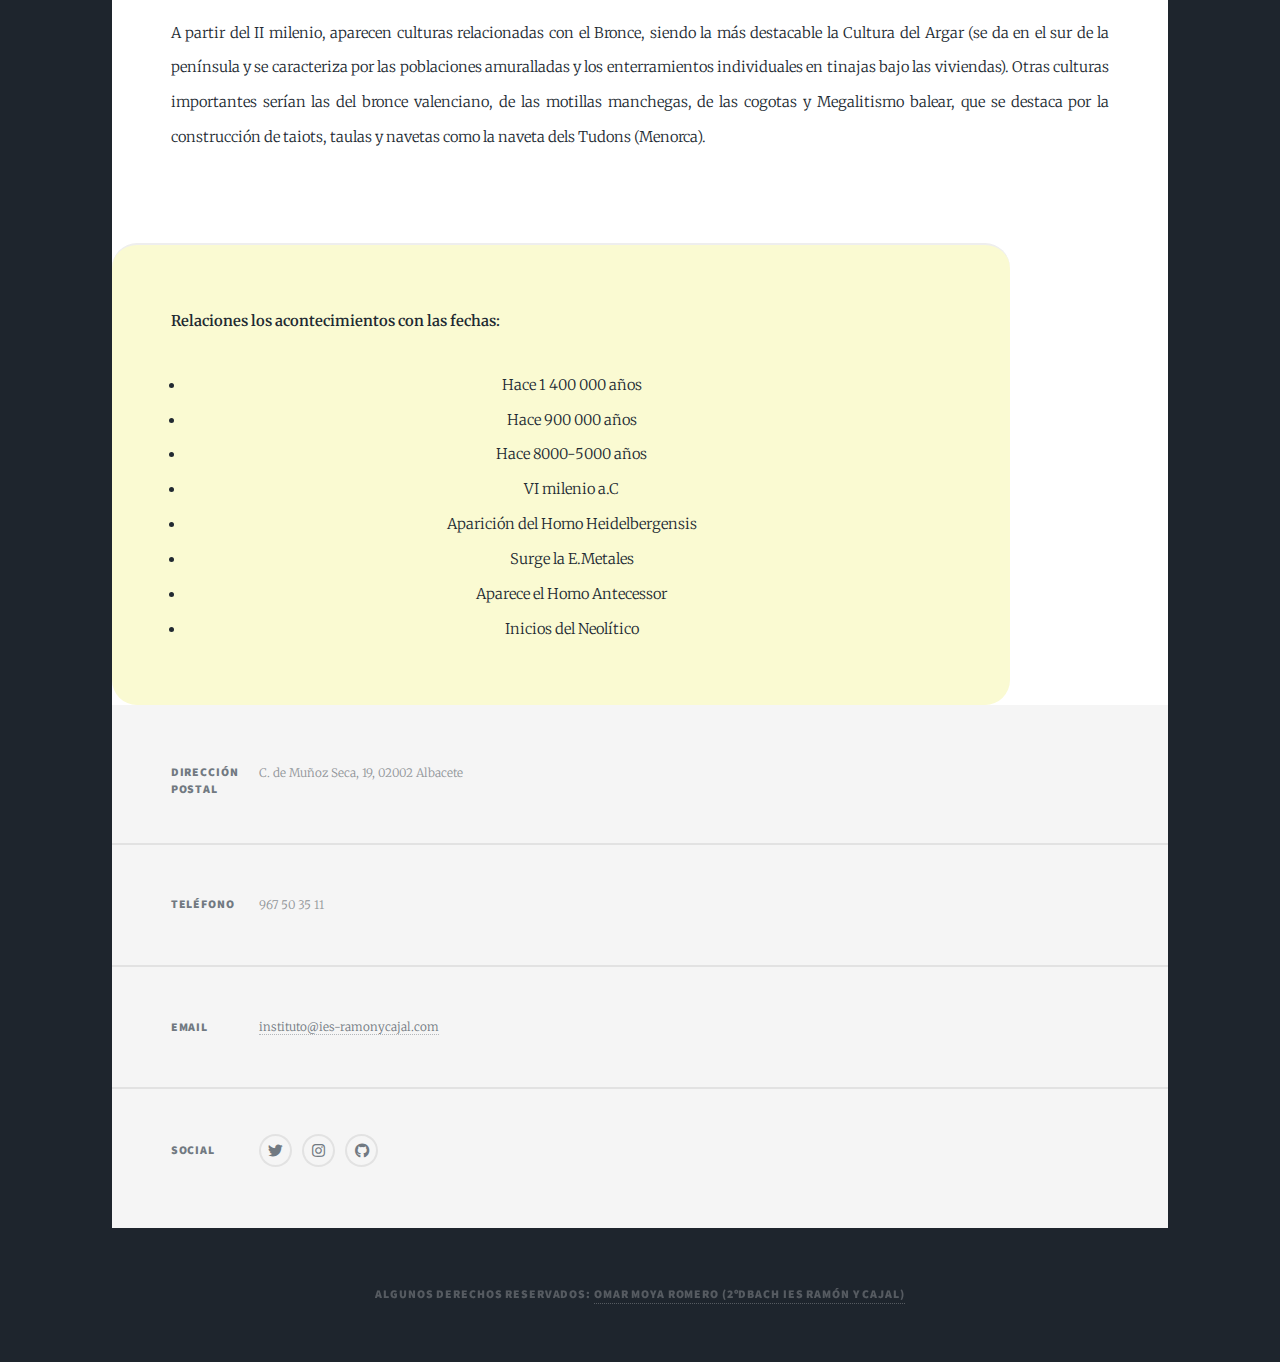
==== commit 75a5fbfd: "link_ej_pre" ====
--- a/prehistoria.html
+++ b/prehistoria.html
@@ -23,7 +23,7 @@
 				</header>
 
 				<!-- Nav -->
-					<<nav id="nav">
+					<nav id="nav">
 						<ul class="links">
 							<li><a href="index.html">Inicio</a></li>
 							<li class="active"><a href="prehistoria.html">Prehistoria</a></li>
@@ -47,7 +47,7 @@
 									de la Península Ibérica</h1>
 									<p>La prehistoria es la etapa más antigua de la humanidad, abarca desde su aparición hasta la invención de la escritura, y para saber de ella solo podemos basarnos en restos fósiles y arqueológicos.</p>
 								</header>
-								<a href="#ejercicios" class="button fit">Default</a>
+								<a href="#ej_pre" class="button fit">Ejercicio</a>
 								<div class="image main"><img src="images/Altamira_(pic1).png" alt="" /></div>
 								<h2>Proceso de Hominización</h2>
 								<p>Pese a no poder estar seguros, se cree que hace unos 4.000.000 de años apareció en África el Australopithecus, que hace 1.500.000 años dió lugar al homo Homo ergaster, el cual parece que se extendió por Asia y Europa dando lugar al Homo erectus.</p>
@@ -77,6 +77,7 @@
 							</section>
 						<!-- Ejercicio -->
 							<section class="ejercicio">
+								<p id="ej_pre"><b>Relaciones los acontecimientos con las fechas:</b></p>
 								<ul>
 									<li>Hace 1 400 000 años</li>
 									<li>Hace 900 000 años</li>
--- a/assets/css/main.css
+++ b/assets/css/main.css
@@ -8,8 +8,12 @@
 */
 .ejercicio{
 	background-color: lightgoldenrodyellow;
-	border-radius: 8px;
+	border-radius: 25px;
 	padding: 1px 20px;
+	width: 85%;
+	margin-left: 10%;
+	margin-right: 10%;
+	text-align: center;
 }
 
 html, body, div, span, applet, object,
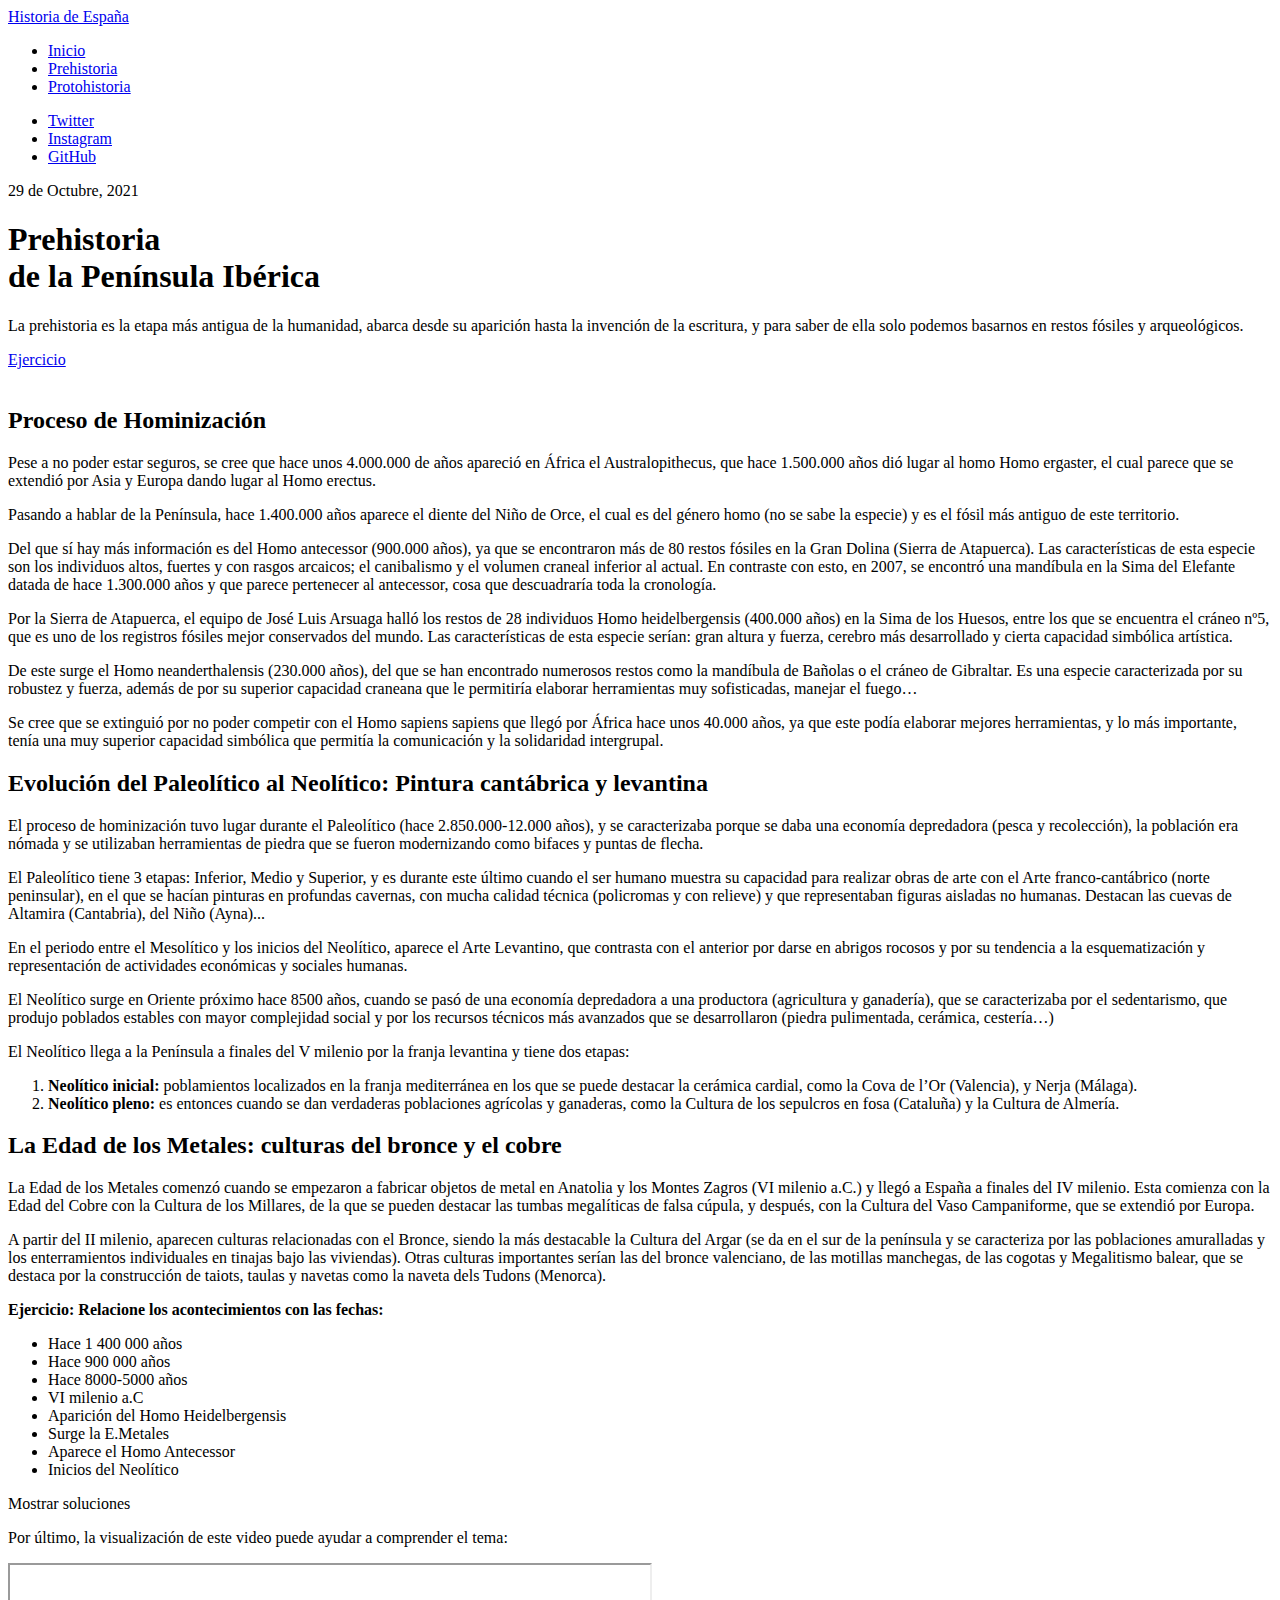
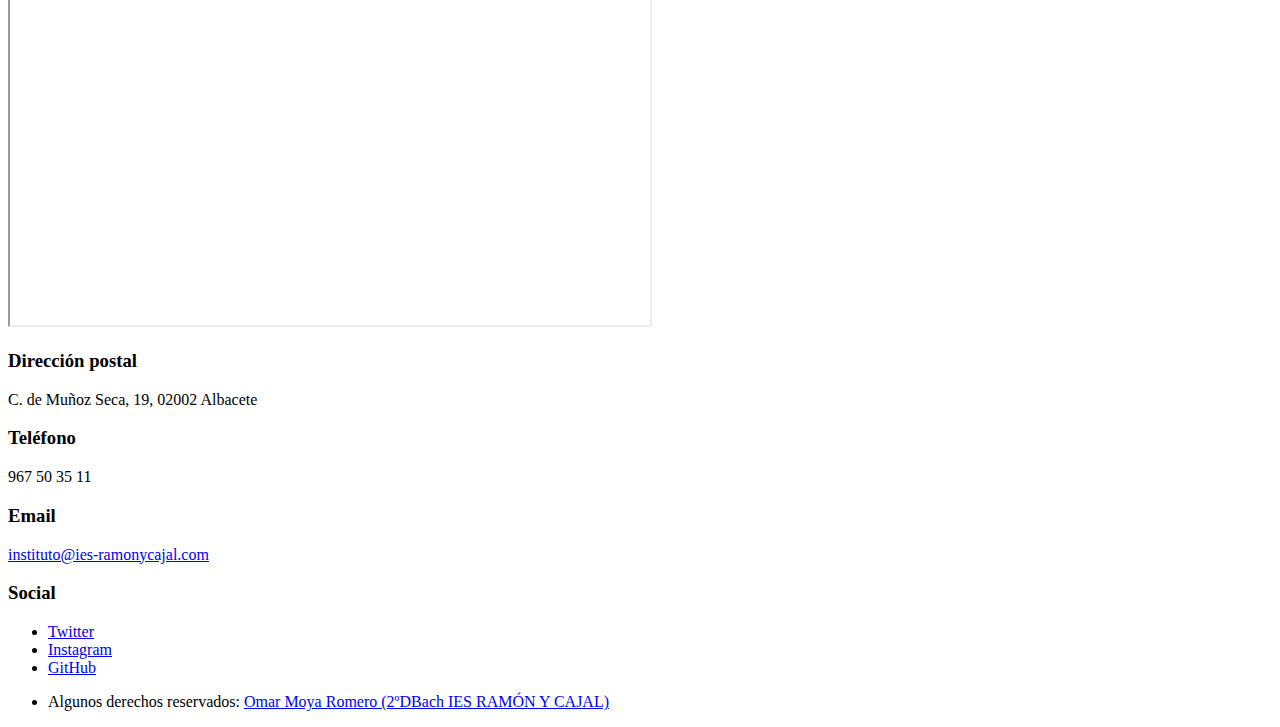
==== commit 8347598a: "actualizado1" ====
--- a/prehistoria.html
+++ b/prehistoria.html
@@ -6,17 +6,25 @@
 -->
 <html>
 	<head>
-		<title>Generic Page - Massively by HTML5 UP</title>
+		<title>Prehistoria</title>
 		<meta charset="utf-8" />
 		<meta name="viewport" content="width=device-width, initial-scale=1, user-scalable=no" />
 		<link rel="stylesheet" href="assets/css/main.css" />
 		<noscript><link rel="stylesheet" href="assets/css/noscript.css" /></noscript>
 	</head>
-	<body class="is-preload">
+	<body class="is-preload" onload = "ocultar_principio()";>
 
 		<!-- Wrapper -->
 			<div id="wrapper">
-
+                
+                
+<div class="scroll">
+  <div class="progress-container">
+    <div class="progress-bar" id="myBar"></div>
+  </div>  
+</div>
+                
+                
 				<!-- Header -->
 				<header id="header">
 					<a href="index.html" class="logo">Historia de España</a>
@@ -30,9 +38,9 @@
 							<li><a href="protohistoria.html">Protohistoria</a></li>
 						</ul>
 						<ul class="icons">
-							<li><a href="https://twitter.com/iesryc_ab" class="icon brands fa-twitter"><span class="label">Twitter</span></a></li>
-							<li><a href="https://twitter.com/iesryc_ab" class="icon brands fa-instagram"><span class="label">Instagram</span></a></li>
-							<li><a href="https://github.com/omarmyrm/TIC_II_web_prehistoria.git" class="icon brands fa-github"><span class="label">GitHub</span></a></li>
+							<li><a href="https://twitter.com/iesryc_ab" class="icon brands fa-twitter" target="_blank"><span class="label">Twitter</span></a></li>
+							<li><a href="https://www.instagram.com/iesryc_ab" class="icon brands fa-instagram" target="_blank"><span class="label">Instagram</span></a></li>
+							<li><a href="https://github.com/omarmyrm/TIC_II_web_prehistoria.git" class="icon brands fa-github" target="_blank"><span class="label">GitHub</span></a></li>
 						</ul>
 					</nav>
 
@@ -77,7 +85,7 @@
 							</section>
 						<!-- Ejercicio -->
 							<section class="ejercicio">
-								<p id="ej_pre"><b>Relaciones los acontecimientos con las fechas:</b></p>
+								<p id="ej_pre"><b class="plum_color">Ejercicio: </b><b>Relacione los acontecimientos con las fechas:</b></p>
 								<ul>
 									<li>Hace 1 400 000 años</li>
 									<li>Hace 900 000 años</li>
@@ -88,8 +96,28 @@
 									<li>Aparece el Homo Antecessor</li>
 									<li>Inicios del Neolítico</li>
 								</ul>
+                                <a onclick="myFunction()" class="button primary" id="mostrar">Mostrar soluciones</a>
+                                <a onclick="myFunction()" class="button primary" id="ocultar">Ocultar soluciones</a>
+                                <div id="soluciones">
+                                
+                                    <p></p>
+                                    <ul class=red_color>
+                                        <li>Hace 1 400 000 años: Aparición del Homo Heidelbergensis</li>
+                                        <li>Hace 900 000 años:Aparece el Homo Antecessor</li>
+                                        <li>Hace 8000-5000 años: Inicios del Neolítico</li>
+                                        <li>VI milenio a.C: Surge la E.Metales</li>
+                                    </ul>
+                                </div>
+                                <p></p>
+                                <p>Por último, la visualización de este video puede ayudar a comprender el tema:</p>
+                                <iframe width="640" height="360" src="https://www.youtube.com/embed/UkWFyVbNb4g">
+                                </iframe>
+
 							</section>
+                            
+                            
 					</div>
+                
 
 				<!-- Footer -->
 				<footer id="footer">
@@ -109,9 +137,9 @@
 						<section>
 							<h3>Social</h3>
 							<ul class="icons alt">
-								<li><a href="https://twitter.com/iesryc_ab" class="icon brands fa-twitter"><span class="label">Twitter</span></a></li>
-						<li><a href="https://twitter.com/iesryc_ab" class="icon brands fa-instagram"><span class="label">Instagram</span></a></li>
-						<li><a href="https://github.com/omarmyrm/TIC_II_web_prehistoria.git" class="icon brands fa-github"><span class="label">GitHub</span></a></li>
+								<li><a href="https://twitter.com/iesryc_ab" class="icon brands fa-twitter" target="_blank"><span class="label">Twitter</span></a></li>
+						<li><a href="https://www.instagram.com/iesryc_ab" class="icon brands fa-instagram" target="_blank"><span class="label">Instagram</span></a></li>
+						<li><a href="https://github.com/omarmyrm/TIC_II_web_prehistoria.git" class="icon brands fa-github" target="_blank"><span class="label">GitHub</span></a></li>
 							</ul>
 						</section>
 					</section>
@@ -134,5 +162,39 @@
 			<script src="assets/js/util.js"></script>
 			<script src="assets/js/main.js"></script>
 
+        <script>
+            function myFunction() {
+              var x = document.getElementById("soluciones");
+              var y = document.getElementById("ocultar");
+              var z = document.getElementById("mostrar");
+              if (x.style.display === "none") {
+                x.style.display = "block";
+                y.style.display = "block";
+                z.style.display = "none";
+              } else {
+                x.style.display = "none";
+                y.style.display = "none";
+                z.style.display = "block";
+              }
+            }
+            function ocultar_principio() {
+                var x = document.getElementById("soluciones");
+                var y = document.getElementById("ocultar");
+                x.style.display = "none";
+                y.style.display = "none";
+                }
+            // When the user scrolls the page, execute scrollFunction 
+            
+            
+            window.onscroll = function() {scrollFunction()};
+
+            function scrollFunction() {
+              var winScroll = document.body.scrollTop || document.documentElement.scrollTop;
+              var height = document.documentElement.scrollHeight - document.documentElement.clientHeight;
+              var scrolled = (winScroll / height) * 100;
+              document.getElementById("myBar").style.width = scrolled + "%";
+            }
+        </script>
+        
 	</body>
 </html>